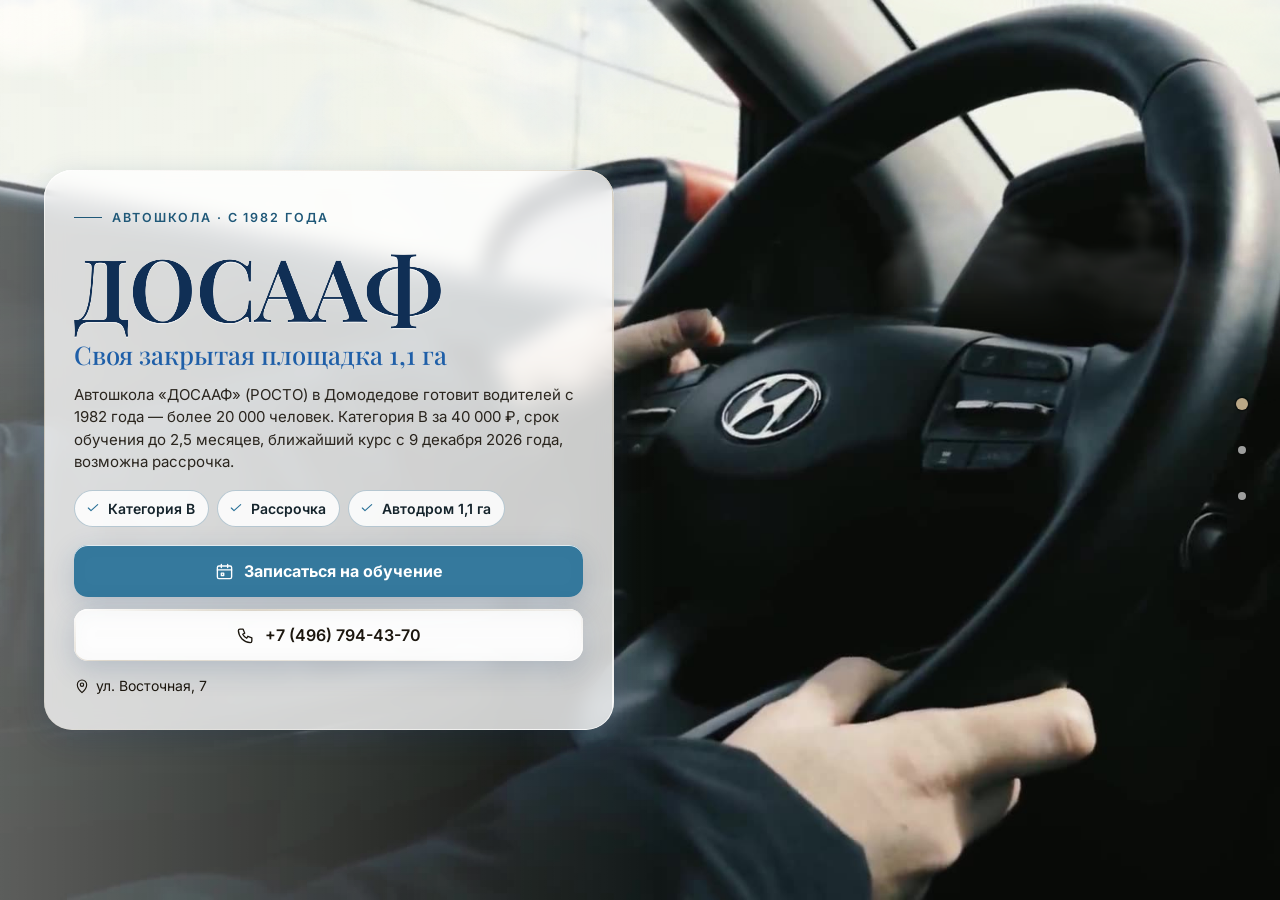
==== index.html @ 110ef84c "Автошкола «ДОСААФ»: этап 1 — главная, цены, контакты" ====
<!DOCTYPE html>
<html lang="ru" data-theme="light">
<head>
<meta charset="utf-8">
<meta name="viewport" content="width=device-width, initial-scale=1, viewport-fit=cover">
<title>Автошкола «ДОСААФ» (РОСТО), Домодедово — категория B 40 000 ₽, с 1982 года</title>
<meta name="description" content="Автошкола «ДОСААФ» (РОСТО) в Домодедове с 1982 года: категория B — 40 000 ₽, срок до 2,5 месяцев, рассрочка, собственный автодром 1,1 га. Курс с 9 декабря 2026. Телефон +7 (496) 794-43-70.">
<meta name="robots" content="noindex, nofollow, noarchive">
<meta name="geo.region" content="RU-SPE">
<meta name="geo.placename" content="Санкт-Петербург">
<meta name="geo.position" content="59.8944504;30.4585142">
<meta name="ICBM" content="59.8944504, 30.4585142">
<meta property="og:type" content="website">
<meta property="og:locale" content="ru_RU">
<meta property="og:site_name" content="Автошкола «ДОСААФ»">
<meta property="og:title" content="Автошкола «ДОСААФ» (РОСТО), Домодедово — категория B 40 000 ₽, с 1982 года">
<meta property="og:description" content="Автошкола «ДОСААФ» (РОСТО) в Домодедове с 1982 года: категория B — 40 000 ₽, срок до 2,5 месяцев, рассрочка, собственный автодром 1,1 га. Курс с 9 декабря 2026. Телефон +7 (496) 794-43-70.">
<meta name="twitter:card" content="summary_large_image">
<meta name="twitter:title" content="Автошкола «ДОСААФ» (РОСТО), Домодедово — категория B 40 000 ₽, с 1982 года">
<meta name="twitter:description" content="Автошкола «ДОСААФ» (РОСТО) в Домодедове с 1982 года: категория B — 40 000 ₽, срок до 2,5 месяцев, рассрочка, собственный автодром 1,1 га. Курс с 9 декабря 2026. Телефон +7 (496) 794-43-70.">
<meta name="theme-color" content="#eef5f9">
<link rel="icon" href="data:image/svg+xml,%3Csvg%20xmlns%3D%22http%3A//www.w3.org/2000/svg%22%20viewBox%3D%220%200%2064%2064%22%3E%3Crect%20width%3D%2264%22%20height%3D%2264%22%20rx%3D%2214%22%20fill%3D%22%231f5fa8%22/%3E%3Ccircle%20cx%3D%2232%22%20cy%3D%2232%22%20r%3D%2217%22%20fill%3D%22none%22%20stroke%3D%22%23fff%22%20stroke-width%3D%225%22/%3E%3Ccircle%20cx%3D%2232%22%20cy%3D%2232%22%20r%3D%225%22%20fill%3D%22%23ffc54d%22/%3E%3C/svg%3E">
<script>document.documentElement.classList.add('js');try{var _i=parseInt(localStorage.getItem('nb_fs2'),10),_f=[1,1.15,1.3,1.5][_i];if(_f)document.documentElement.style.setProperty('--fs',_f)}catch(e){}</script>
<style id="hero-timing">:root{--hero-d:1.2s}</style>
<link rel="preload" as="image" href="img/hero-poster.jpg" fetchpriority="high">
<!-- шрифты лежат внутри сайта: Google Fonts у российской аудитории режется -->
<style>
@font-face{font-family:'Inter';font-style:normal;font-weight:400;font-display:swap;src:url(assets/fonts/inter-400-cyrillic-ext.woff2) format('woff2');unicode-range:U+0460-052F, U+1C80-1C8A, U+20B4, U+2DE0-2DFF, U+A640-A69F, U+FE2E-FE2F}
@font-face{font-family:'Inter';font-style:normal;font-weight:400;font-display:swap;src:url(assets/fonts/inter-400-cyrillic.woff2) format('woff2');unicode-range:U+0301, U+0400-045F, U+0490-0491, U+04B0-04B1, U+2116}
@font-face{font-family:'Inter';font-style:normal;font-weight:400;font-display:swap;src:url(assets/fonts/inter-400-latin-ext.woff2) format('woff2');unicode-range:U+0100-02BA, U+02BD-02C5, U+02C7-02CC, U+02CE-02D7, U+02DD-02FF, U+0304, U+0308, U+0329, U+1D00-1DBF, U+1E00-1E9F, U+1EF2-1EFF, U+2020, U+20A0-20AB, U+20AD-20C0, U+2113, U+2C60-2C7F, U+A720-A7FF}
@font-face{font-family:'Inter';font-style:normal;font-weight:400;font-display:swap;src:url(assets/fonts/inter-400-latin.woff2) format('woff2');unicode-range:U+0000-00FF, U+0131, U+0152-0153, U+02BB-02BC, U+02C6, U+02DA, U+02DC, U+0304, U+0308, U+0329, U+2000-206F, U+20AC, U+2122, U+2191, U+2193, U+2212, U+2215, U+FEFF, U+FFFD}
@font-face{font-family:'Inter';font-style:normal;font-weight:500;font-display:swap;src:url(assets/fonts/inter-500-cyrillic-ext.woff2) format('woff2');unicode-range:U+0460-052F, U+1C80-1C8A, U+20B4, U+2DE0-2DFF, U+A640-A69F, U+FE2E-FE2F}
@font-face{font-family:'Inter';font-style:normal;font-weight:500;font-display:swap;src:url(assets/fonts/inter-500-cyrillic.woff2) format('woff2');unicode-range:U+0301, U+0400-045F, U+0490-0491, U+04B0-04B1, U+2116}
@font-face{font-family:'Inter';font-style:normal;font-weight:500;font-display:swap;src:url(assets/fonts/inter-500-latin-ext.woff2) format('woff2');unicode-range:U+0100-02BA, U+02BD-02C5, U+02C7-02CC, U+02CE-02D7, U+02DD-02FF, U+0304, U+0308, U+0329, U+1D00-1DBF, U+1E00-1E9F, U+1EF2-1EFF, U+2020, U+20A0-20AB, U+20AD-20C0, U+2113, U+2C60-2C7F, U+A720-A7FF}
@font-face{font-family:'Inter';font-style:normal;font-weight:500;font-display:swap;src:url(assets/fonts/inter-500-latin.woff2) format('woff2');unicode-range:U+0000-00FF, U+0131, U+0152-0153, U+02BB-02BC, U+02C6, U+02DA, U+02DC, U+0304, U+0308, U+0329, U+2000-206F, U+20AC, U+2122, U+2191, U+2193, U+2212, U+2215, U+FEFF, U+FFFD}
@font-face{font-family:'Inter';font-style:normal;font-weight:600;font-display:swap;src:url(assets/fonts/inter-600-cyrillic-ext.woff2) format('woff2');unicode-range:U+0460-052F, U+1C80-1C8A, U+20B4, U+2DE0-2DFF, U+A640-A69F, U+FE2E-FE2F}
@font-face{font-family:'Inter';font-style:normal;font-weight:600;font-display:swap;src:url(assets/fonts/inter-600-cyrillic.woff2) format('woff2');unicode-range:U+0301, U+0400-045F, U+0490-0491, U+04B0-04B1, U+2116}
@font-face{font-family:'Inter';font-style:normal;font-weight:600;font-display:swap;src:url(assets/fonts/inter-600-latin-ext.woff2) format('woff2');unicode-range:U+0100-02BA, U+02BD-02C5, U+02C7-02CC, U+02CE-02D7, U+02DD-02FF, U+0304, U+0308, U+0329, U+1D00-1DBF, U+1E00-1E9F, U+1EF2-1EFF, U+2020, U+20A0-20AB, U+20AD-20C0, U+2113, U+2C60-2C7F, U+A720-A7FF}
@font-face{font-family:'Inter';font-style:normal;font-weight:600;font-display:swap;src:url(assets/fonts/inter-600-latin.woff2) format('woff2');unicode-range:U+0000-00FF, U+0131, U+0152-0153, U+02BB-02BC, U+02C6, U+02DA, U+02DC, U+0304, U+0308, U+0329, U+2000-206F, U+20AC, U+2122, U+2191, U+2193, U+2212, U+2215, U+FEFF, U+FFFD}
@font-face{font-family:'Inter';font-style:normal;font-weight:700;font-display:swap;src:url(assets/fonts/inter-700-cyrillic-ext.woff2) format('woff2');unicode-range:U+0460-052F, U+1C80-1C8A, U+20B4, U+2DE0-2DFF, U+A640-A69F, U+FE2E-FE2F}
@font-face{font-family:'Inter';font-style:normal;font-weight:700;font-display:swap;src:url(assets/fonts/inter-700-cyrillic.woff2) format('woff2');unicode-range:U+0301, U+0400-045F, U+0490-0491, U+04B0-04B1, U+2116}
@font-face{font-family:'Inter';font-style:normal;font-weight:700;font-display:swap;src:url(assets/fonts/inter-700-latin-ext.woff2) format('woff2');unicode-range:U+0100-02BA, U+02BD-02C5, U+02C7-02CC, U+02CE-02D7, U+02DD-02FF, U+0304, U+0308, U+0329, U+1D00-1DBF, U+1E00-1E9F, U+1EF2-1EFF, U+2020, U+20A0-20AB, U+20AD-20C0, U+2113, U+2C60-2C7F, U+A720-A7FF}
@font-face{font-family:'Inter';font-style:normal;font-weight:700;font-display:swap;src:url(assets/fonts/inter-700-latin.woff2) format('woff2');unicode-range:U+0000-00FF, U+0131, U+0152-0153, U+02BB-02BC, U+02C6, U+02DA, U+02DC, U+0304, U+0308, U+0329, U+2000-206F, U+20AC, U+2122, U+2191, U+2193, U+2212, U+2215, U+FEFF, U+FFFD}
@font-face{font-family:'Playfair Display';font-style:normal;font-weight:500;font-display:swap;src:url(assets/fonts/playfair-display-500-cyrillic.woff2) format('woff2');unicode-range:U+0301, U+0400-045F, U+0490-0491, U+04B0-04B1, U+2116}
@font-face{font-family:'Playfair Display';font-style:normal;font-weight:500;font-display:swap;src:url(assets/fonts/playfair-display-500-latin-ext.woff2) format('woff2');unicode-range:U+0100-02BA, U+02BD-02C5, U+02C7-02CC, U+02CE-02D7, U+02DD-02FF, U+0304, U+0308, U+0329, U+1D00-1DBF, U+1E00-1E9F, U+1EF2-1EFF, U+2020, U+20A0-20AB, U+20AD-20C0, U+2113, U+2C60-2C7F, U+A720-A7FF}
@font-face{font-family:'Playfair Display';font-style:normal;font-weight:500;font-display:swap;src:url(assets/fonts/playfair-display-500-latin.woff2) format('woff2');unicode-range:U+0000-00FF, U+0131, U+0152-0153, U+02BB-02BC, U+02C6, U+02DA, U+02DC, U+0304, U+0308, U+0329, U+2000-206F, U+20AC, U+2122, U+2191, U+2193, U+2212, U+2215, U+FEFF, U+FFFD}
@font-face{font-family:'Playfair Display';font-style:normal;font-weight:600;font-display:swap;src:url(assets/fonts/playfair-display-600-cyrillic.woff2) format('woff2');unicode-range:U+0301, U+0400-045F, U+0490-0491, U+04B0-04B1, U+2116}
@font-face{font-family:'Playfair Display';font-style:normal;font-weight:600;font-display:swap;src:url(assets/fonts/playfair-display-600-latin-ext.woff2) format('woff2');unicode-range:U+0100-02BA, U+02BD-02C5, U+02C7-02CC, U+02CE-02D7, U+02DD-02FF, U+0304, U+0308, U+0329, U+1D00-1DBF, U+1E00-1E9F, U+1EF2-1EFF, U+2020, U+20A0-20AB, U+20AD-20C0, U+2113, U+2C60-2C7F, U+A720-A7FF}
@font-face{font-family:'Playfair Display';font-style:normal;font-weight:600;font-display:swap;src:url(assets/fonts/playfair-display-600-latin.woff2) format('woff2');unicode-range:U+0000-00FF, U+0131, U+0152-0153, U+02BB-02BC, U+02C6, U+02DA, U+02DC, U+0304, U+0308, U+0329, U+2000-206F, U+20AC, U+2122, U+2191, U+2193, U+2212, U+2215, U+FEFF, U+FFFD}
/* ===== Notary site — generator stylesheet (light warm base, dark theme by toggle) ===== */
:root{
  --p100:#665230; --p90:#97825e; --p80:#bba887; --p70:#c2b9a9; --p50:#dad5ce; --p40:#e0dedb;
  --p30:#eeece9; --p20:#f1f1f0; --p10:#f8f8f8; --n100:#0e0f11; --n90:#3c404b; --n10:#fff;

  --bg:var(--p10); --bg2:var(--p20); --bg3:var(--p30); --card:var(--n10); --text:var(--n100); --muted:var(--n90);
  --line:var(--p50); --line2:var(--p40); --accent:var(--p90); --accent-d:var(--p100); --accent-l:var(--p80); --accent-soft:var(--p30);
  --on-accent:#fff; --shadow:0 1px 10px rgba(51,51,51,.10); --shadow-lg:0 12px 40px rgba(30,24,10,.14);
  --hero-ov1:rgba(14,15,17,.72); --hero-ov2:rgba(14,15,17,.30); --sec-ov:rgba(248,248,248,.72);
  --ok:#2e8b57; --bad:#b4453b;
  /* те же цвета составляющими: rgba() понимают все браузеры, color-mix() — нет */
  --bg-rgb:248,248,248; --card-rgb:255,255,255; --accent-rgb:151,130,94; --ok-rgb:46,139,87;

  --zc:var(--fs); --fs:1; --vwu:calc(1vw / var(--fs)); --vhu:calc(1vh / var(--fs));   /* масштаб текста (А−/А+) и «честные» vw/vh под ним */
  --hdr-h:68px; --bar-h:70px; --vh:calc(100*var(--vhu)); --gap:24px; --radius:14px; --radius-s:10px;
  --font:"Inter",Tahoma,Arial,sans-serif; --serif:"Playfair Display",Georgia,"Times New Roman",serif;
  --ease:cubic-bezier(.65,.05,.36,1); --speed:520ms;
}
html[data-theme="dark"]{
  --bg:#17150f; --bg2:#1d1a13; --bg3:#252117; --card:#221e15; --text:#f1ebdf; --muted:#b9ae98;
  --line:#3a3325; --line2:#2f2a1e; --accent:#c9b17f; --accent-d:#e0cf9f; --accent-l:#8d7b58; --accent-soft:#2a251a;
  --on-accent:#17150f; --shadow:0 1px 12px rgba(0,0,0,.45); --shadow-lg:0 14px 40px rgba(0,0,0,.55);
  --hero-ov1:rgba(10,9,6,.80); --hero-ov2:rgba(10,9,6,.40); --sec-ov:rgba(16,15,12,.76);
  --bg-rgb:23,21,15; --card-rgb:34,30,21; --accent-rgb:201,177,127;
}

*,*::before,*::after{box-sizing:border-box}
/* А−/А+: весь сайт — шапка, плашки, меню, формы, окна — растёт пропорционально, как при увеличении масштаба в браузере */
html{-webkit-text-size-adjust:100%;scroll-behavior:auto;zoom:var(--fs,1)}
html,body{height:100%;margin:0;overflow:hidden;background:var(--bg);color:var(--text);
  font-family:var(--font);font-size:16px;line-height:1.55;-webkit-font-smoothing:antialiased}
body{overscroll-behavior:none;position:relative}
a{color:inherit;text-decoration:none}
img{display:block;max-width:100%}
button{font:inherit;color:inherit;background:none;border:0;padding:0;cursor:pointer}
input,select,textarea{font:inherit;color:inherit}
h1,h2,h3,h4,p{margin:0}
ul{margin:0;padding:0;list-style:none}
svg{display:block}
.ico{width:22px;height:22px;stroke:currentColor;fill:none;stroke-width:1.7;stroke-linecap:round;stroke-linejoin:round;flex:none}
.vh{position:absolute!important;width:1px;height:1px;overflow:hidden;clip:rect(0 0 0 0);white-space:nowrap}

/* ---------- typography helpers ---------- */
.kicker{display:inline-flex;align-items:center;gap:10px;font-size:13px;font-weight:600;letter-spacing:.14em;text-transform:uppercase;color:var(--accent)}
.kicker::before{content:"";width:28px;height:1px;background:var(--accent)}
.h2{font-size:clamp(26px,calc(3.2*var(--vwu,1vw)),40px);font-weight:600;letter-spacing:-.02em;line-height:1.12;margin-top:10px}
.lead{color:var(--muted);font-size:17px;max-width:640px;margin-top:12px}
.sec-head{margin-bottom:28px}
#contacts .sec-head{margin-bottom:18px}

/* ---------- buttons ---------- */
.btn{display:inline-flex;align-items:center;justify-content:center;gap:10px;min-height:48px;padding:0 22px;border-radius:999px;
  font-weight:600;font-size:15px;line-height:1;border:1.5px solid transparent;transition:background .25s,color .25s,border-color .25s,transform .2s,box-shadow .25s;white-space:nowrap}
.btn:active{transform:translateY(1px)}
.btn-primary{background:var(--accent-d);color:var(--on-accent);border-color:var(--accent-d)}
.btn-primary:hover{background:var(--accent);border-color:var(--accent);color:#fff}
html[data-theme="dark"] .btn-primary:hover{color:#17150f}
.btn-ghost{border-color:var(--line);color:var(--text);background:var(--card)}
.btn-ghost:hover{border-color:var(--accent);color:var(--accent-d)}
.btn-light{background:rgba(255,255,255,.14);color:#fff;border-color:rgba(255,255,255,.55);backdrop-filter:blur(6px)}
.btn-light:hover{background:#fff;color:var(--n100)}
.btn-white{background:#fff;color:var(--n100);border-color:#fff}
.btn-white:hover{background:var(--p30);border-color:var(--p30)}
.btn .ico{width:18px;height:18px}
.btn-sm{min-height:44px;padding:0 16px;font-size:14px}

/* ---------- header ---------- */
.hdr{position:fixed;top:0;left:0;right:0;height:var(--hdr-h);z-index:200;display:flex;align-items:center;
  zoom:calc(1 / var(--zc,1)); --vwu:1vw; --vhu:1vh;   /* А−/А+ шапку не трогают: она всегда как при 100 % (страница в zoom, шапка — встречный zoom) */
  background:rgba(var(--bg-rgb),.88);backdrop-filter:blur(12px);-webkit-backdrop-filter:blur(12px);
  border-bottom:1px solid var(--line2);transition:background .3s}
.hdr-in{width:100%;max-width:1280px;margin:0 auto;padding:0 28px;display:flex;align-items:center;gap:24px}
.brand{display:flex;align-items:center;gap:12px;min-width:0;min-height:44px}
.mono-img{object-fit:contain;background:#fff;padding:2px;box-sizing:border-box}
.mono{width:42px;height:42px;border-radius:12px;background:var(--accent-d);color:var(--on-accent);display:grid;place-items:center;
  font-family:var(--serif);font-size:20px;font-weight:600;flex:none;letter-spacing:.02em}
.brand-t{display:flex;flex-direction:column;line-height:1.15;min-width:0}
.brand-n{font-weight:600;font-size:15px;white-space:nowrap;overflow:hidden;text-overflow:ellipsis}
.brand-s{font-size:13px;color:var(--muted);white-space:nowrap;overflow:hidden;text-overflow:ellipsis}
.nav{display:flex;align-items:center;gap:4px;margin-left:auto}
.nav > li{position:relative}
.nav-a{display:inline-flex;align-items:center;gap:6px;min-height:44px;padding:10px 12px;border-radius:8px;font-size:14px;font-weight:500;color:var(--text);opacity:.8;transition:opacity .2s,background .2s}
.nav-a:hover,.nav-a.cur,.nav > li.open > .nav-a{opacity:1;background:var(--bg3)}
.nav-a .chev{width:14px;height:14px;transition:transform .25s}
.nav > li.open > .nav-a .chev{transform:rotate(180deg)}
.hdr-tools{display:flex;align-items:center;gap:6px;margin-left:8px}
.tool{width:44px;height:44px;border-radius:10px;display:grid;place-items:center;color:var(--text);opacity:.8;transition:background .2s,opacity .2s}
.tool:hover{background:var(--bg3);opacity:1}
.tool .ico{width:20px;height:20px}
.tool-lang{width:auto;padding:0 10px;gap:6px;font-size:13px;font-weight:600;letter-spacing:.04em;display:flex;align-items:center}
.lang-wrap{position:relative}
.lang-dd{position:absolute;right:0;top:calc(100% + 8px);background:var(--card);border:1px solid var(--line);border-radius:12px;box-shadow:var(--shadow-lg);
  padding:6px;min-width:190px;display:none;z-index:210}
.lang-wrap.open .lang-dd{display:block}
.lang-dd button,.lang-dd a{display:flex;width:100%;align-items:center;gap:10px;min-height:44px;padding:9px 12px;border-radius:8px;font-size:14px;text-align:left}
.lang-dd button:hover,.lang-dd a:hover{background:var(--bg3)}
.lang-dd button.cur,.lang-dd a.cur{color:var(--accent-d);font-weight:600}
.lang-dd b{font-size:13px;letter-spacing:.08em;width:26px;color:var(--muted)}
.hdr-book{margin-left:4px}
.burger{display:none}
.moon,.sun{display:none}
html[data-theme="dark"] .sun{display:block}
html:not([data-theme="dark"]) .moon{display:block}

/* mega menu */
.mega{position:absolute;left:50%;top:calc(100% + 10px);transform:translateX(-50%);width:min(980px,calc(calc(100*var(--vwu,1vw)) - 40px));
  background:var(--card);border:1px solid var(--line);border-radius:16px;box-shadow:var(--shadow-lg);padding:20px;display:none;z-index:210}
.nav > li.open > .mega{display:block}
.mega-head{display:flex;justify-content:space-between;align-items:baseline;gap:16px;padding:0 6px 14px;border-bottom:1px solid var(--line2);margin-bottom:12px}
.mega-head b{font-size:14px}
.mega-head span{font-size:13px;color:var(--muted)}
.mega-grid{display:grid;grid-template-columns:repeat(2,1fr);gap:4px}
.mega-it{display:flex;gap:12px;align-items:flex-start;padding:10px 12px;border-radius:10px;text-align:left;width:100%;transition:background .2s}
.mega-it:hover{background:var(--bg3)}
.mega-it .cic{width:38px;height:38px;border-radius:10px;background:var(--accent-soft);color:var(--accent-d);display:grid;place-items:center;flex:none}
.mega-it .cic .ico{width:20px;height:20px}
.mega-it b{display:block;font-size:14px;font-weight:600}
.mega-it small{display:block;font-size:13px;color:var(--muted);line-height:1.35;margin-top:2px}
.mega-it em{font-style:normal;font-size:13px;color:var(--accent);margin-top:3px;display:block}

/* mobile menu */
.mmenu{position:fixed;top:calc(var(--hdr-h) / var(--zc,1));left:0;right:0;bottom:var(--bar-h);z-index:190;background:var(--bg);overflow-y:auto;padding:14px 18px 30px;display:none}
.mmenu.open{display:block}
.mmenu a,.mmenu .macc > button{display:flex;align-items:center;justify-content:space-between;width:100%;padding:14px 6px;border-bottom:1px solid var(--line2);font-size:17px;font-weight:500;text-align:left}
.mmenu .macc > button .chev{width:18px;height:18px;transition:transform .25s}
.mmenu .macc.open > button .chev{transform:rotate(180deg)}
.mmenu .macc-list{display:none;padding:4px 0 8px}
.mmenu .macc.open .macc-list{display:block}
.mmenu .macc-list button{display:flex;align-items:center;gap:12px;width:100%;padding:11px 8px;border-radius:10px;text-align:left;font-size:15px}
.mmenu .macc-list button:hover{background:var(--bg3)}
.mmenu .macc-list .cic{width:32px;height:32px;border-radius:8px;background:var(--accent-soft);color:var(--accent-d);display:grid;place-items:center;flex:none}
.mmenu .macc-list .cic .ico{width:17px;height:17px}
.mmenu-foot{display:flex;flex-wrap:wrap;gap:8px;margin-top:18px}
.mmenu-foot .btn{flex:1}

/* ---------- full-page scroller ---------- */
.fp{position:relative;width:100%;height:var(--vh);overflow:hidden}
.fp-track{will-change:transform;transition:transform var(--speed) var(--ease)}
.fp-track.no-anim{transition:none}
.sec{position:relative;height:var(--vh);width:100%;overflow:hidden}
.sec-scroll{height:100%;overflow-y:auto;overflow-x:hidden;display:flex;flex-direction:column;
  padding:calc(var(--hdr-h) / var(--zc,1) + 20px) 28px calc(var(--bar-h) + 96px);-webkit-overflow-scrolling:touch;scrollbar-width:thin;scrollbar-color:var(--line) transparent}
.wrap{margin:auto;width:100%;max-width:1180px}
.sec-alt{background:var(--bg2)}

/* reveal animation */
.rv{opacity:0;transform:translateY(18px);transition:opacity .7s ease,transform .7s ease;transition-delay:calc(var(--i,0) * 90ms)}
.sec.active .rv{opacity:1;transform:none}

/* side dots */
.dots{position:fixed;right:16px;top:50%;transform:translateY(-50%);z-index:150;display:flex;flex-direction:column;gap:2px}
.dots button{position:relative;width:44px;height:44px;display:grid;place-items:center}
.dots button::after{content:"";width:8px;height:8px;border-radius:50%;background:var(--muted);opacity:.45;transition:transform .25s,opacity .25s,background .25s}
.dots button:hover::after{opacity:.9}
.dots button.cur::after{background:var(--accent);opacity:1;transform:scale(1.5)}
.dots button span{position:absolute;right:32px;top:50%;transform:translateY(-50%) translateX(6px);background:var(--n100);color:#fff;font-size:13px;
  padding:5px 10px;border-radius:6px;white-space:nowrap;opacity:0;pointer-events:none;transition:opacity .2s,transform .2s}
.dots button:hover span{opacity:1;transform:translateY(-50%)}
.sec-hero ~ .dots{color:#fff}
body[data-sec="0"] .dots button::after{background:#fff}
body[data-sec="0"] .dots button.cur::after{background:var(--p80)}

.sec:not(.sec-hero) .sec-scroll{position:relative;z-index:1}

.status{display:inline-flex;align-items:center;gap:8px;padding:8px 14px 8px 10px;border-radius:999px;background:rgba(255,255,255,.12);border:1px solid rgba(255,255,255,.28);font-size:13px;backdrop-filter:blur(6px)}
.status i{width:9px;height:9px;border-radius:50%;background:#7bd389;box-shadow:0 0 0 3px rgba(123,211,137,.28)}
.status.closed i{background:#f08a7e;box-shadow:0 0 0 3px rgba(240,138,126,.28)}
.status.soon i{background:#f0c674;box-shadow:0 0 0 3px rgba(240,198,116,.28)}
.status span{opacity:.85}
.addr-link{display:inline-flex;align-items:center;gap:6px;border-bottom:1px solid currentColor;padding:13px 0 14px;margin:-13px 0 -14px;transition:color .2s}
.addr-link:hover{color:var(--accent)}
.addr-link .ico{width:16px;height:16px}

/* ---------- services ---------- */
.svc-grid{display:grid;grid-template-columns:repeat(5,1fr);gap:14px}
.svc{display:flex;flex-direction:column;align-items:flex-start;gap:10px;padding:18px 16px 16px;border-radius:var(--radius);background:var(--card);border:1px solid var(--line2);
  text-align:left;min-height:170px;transition:transform .25s,box-shadow .25s,border-color .25s;position:relative}
.svc:hover{transform:translateY(-3px);box-shadow:var(--shadow-lg);border-color:var(--accent-l)}
.svc .cic{width:44px;height:44px;border-radius:12px;background:var(--accent-soft);color:var(--accent-d);display:grid;place-items:center}
.svc b{font-size:15px;font-weight:600;line-height:1.3}
.svc small{font-size:13px;color:var(--muted);line-height:1.35}
.svc em{font-style:normal;font-size:13px;color:var(--accent);margin-top:auto;padding-top:6px;display:inline-flex;align-items:center;gap:4px}
.svc em .ico{width:12px;height:12px}

/* ---------- about ---------- */
.about{display:grid;grid-template-columns:1.15fr .85fr;gap:48px;align-items:start}
.about-txt p{color:var(--muted);margin-top:14px;font-size:16px}
.about-txt p:first-of-type{color:var(--text)}
.quote{margin-top:22px;padding:16px 20px;border-left:3px solid var(--accent);background:var(--card);border-radius:0 12px 12px 0;font-family:var(--serif);font-size:18px;line-height:1.45;color:var(--text)}
.creds{display:grid;gap:10px}
.cred{display:flex;gap:14px;align-items:center;padding:14px 16px;border-radius:12px;background:var(--card);border:1px solid var(--line2)}
.cred .cic{width:40px;height:40px;border-radius:10px;background:var(--accent-soft);color:var(--accent-d);display:grid;place-items:center;flex:none}
.cred .cic .ico{width:20px;height:20px}
.cred small{display:block;font-size:13px;color:var(--muted);text-transform:uppercase;letter-spacing:.06em}
.cred b{display:block;font-size:15px;font-weight:600;line-height:1.3}
.chips{display:flex;flex-wrap:wrap;gap:8px;margin-top:16px}
.chips li{padding:8px 14px;border-radius:999px;border:1px solid var(--accent-l);color:var(--accent-d);font-size:13.5px;font-weight:500;background:var(--card)}
.strong-lbl{margin-top:22px;font-size:13px;text-transform:uppercase;letter-spacing:.1em;color:var(--muted)}

/* ---------- how ---------- */
.steps{display:grid;grid-template-columns:repeat(5,1fr);gap:16px;position:relative;margin-top:14px}
.steps::before{content:"";position:absolute;left:8%;right:8%;top:30px;height:1px;background:var(--line)}
.step{position:relative;padding:0 8px}
.step-n{width:60px;height:60px;border-radius:50%;background:var(--card);border:1.5px solid var(--accent-l);color:var(--accent-d);display:grid;place-items:center;
  font-family:var(--serif);font-size:24px;font-weight:600;position:relative;z-index:1;transition:background .4s,color .4s}
.sec.active .step-n{animation:pop .6s var(--ease) both;animation-delay:calc(var(--i) * 140ms + 150ms)}
@keyframes pop{0%{transform:scale(.6);opacity:0}60%{transform:scale(1.08);opacity:1}100%{transform:scale(1)}}
.step b{display:block;margin-top:16px;font-size:17px;font-weight:600}
.step p{color:var(--muted);font-size:14.5px;margin-top:6px}

/* ---------- reviews ---------- */
.reviews{display:grid;grid-template-columns:300px 1fr;gap:28px;align-items:start}
.rsum{background:var(--card);border:1px solid var(--line2);border-radius:var(--radius);padding:26px 24px;text-align:center}
.rsum .big{font-family:var(--serif);font-size:64px;line-height:1;font-weight:500;color:var(--accent-d)}
.stars{display:inline-flex;gap:3px;--fill:100%}
.stars svg{width:20px;height:20px}
.stars .st{fill:var(--line);stroke:none}
.stars .st.on{fill:#e7b73b}
.stars .st.half{fill:url(#halfgrad)}
.rsum .stars{margin-top:8px}
.rsum p{color:var(--muted);font-size:13.5px;margin-top:10px;line-height:1.4}
.rsum .btn{margin-top:16px;width:100%}
.rsum .gis{display:block;margin:10px 0 -14px;padding:14px 0;font-size:13px;color:var(--accent-d);text-decoration:underline;text-underline-offset:3px}
.rgrid{display:grid;grid-template-columns:repeat(2,1fr);gap:14px}
.rev{background:var(--card);border:1px solid var(--line2);border-radius:var(--radius);padding:20px;display:flex;flex-direction:column;gap:10px}
.rev .stars svg{width:15px;height:15px}
.rev p{font-size:14.5px;line-height:1.5;flex:1}
.rev p::before{content:"“";font-family:var(--serif);color:var(--accent);font-size:22px;line-height:0;margin-right:4px;vertical-align:-6px}
.rev-meta{display:flex;flex-wrap:wrap;justify-content:space-between;gap:4px 10px;align-items:baseline;font-size:13px;color:var(--muted)}
.rev-meta b{color:var(--text);font-weight:600}
.rev-src{display:inline-flex;align-items:center;gap:5px;white-space:nowrap;margin-left:auto}
.rev-src i{width:6px;height:6px;border-radius:50%;background:var(--accent)}
.rev-sample{color:var(--muted);font-style:italic;opacity:.85}
.rev-real{color:var(--accent-d);font-weight:600}
.rev-real i{background:var(--ok)}
.rev-is-real{border-color:var(--accent-l)}
.demo-note{margin-top:14px;max-width:760px;font-size:13.5px;line-height:1.45;color:var(--muted);background:var(--accent-soft);
  border-left:3px solid var(--accent);border-radius:0 8px 8px 0;padding:8px 12px}
.rnote{margin-top:14px;font-size:13px;color:var(--muted)}

/* ---------- faq ---------- */
.faq{display:grid;grid-template-columns:1fr 1fr;gap:0 32px;align-items:start}
.faq-col{display:flex;flex-direction:column}
.fq{border-bottom:1px solid var(--line)}
.fq > button{display:flex;width:100%;align-items:center;justify-content:space-between;gap:16px;min-height:44px;padding:16px 4px;text-align:left;font-weight:600;font-size:15.5px;line-height:1.35}
.fq > button .pl{width:26px;height:26px;border-radius:50%;border:1px solid var(--line);display:grid;place-items:center;flex:none;color:var(--accent-d);transition:transform .3s,background .3s}
.fq > button .pl .ico{width:14px;height:14px}
.fq.open > button .pl{transform:rotate(45deg);background:var(--accent-soft)}
.fq-a{display:grid;grid-template-rows:0fr;transition:grid-template-rows .35s var(--ease)}
.fq.open .fq-a{grid-template-rows:1fr}
.fq-a > div{overflow:hidden}
.fq-a p{color:var(--muted);font-size:14.5px;padding:0 4px 16px;line-height:1.55}
.fq-a .faq-note{font-size:13px;color:var(--accent-d);padding-bottom:6px}
.fq-a .faq-note:empty{display:none}

/* ---------- contacts ---------- */
.contacts{display:grid;grid-template-columns:1fr 1.05fr 1fr;gap:18px;align-items:stretch}
.contacts .cbox{padding:16px 18px}
.cbox{background:var(--card);border:1px solid var(--line2);border-radius:var(--radius);padding:20px}
.cl{display:grid;gap:12px}
.cl li{display:flex;gap:12px;align-items:flex-start}
.cl .cic{width:36px;height:36px;border-radius:10px;background:var(--accent-soft);color:var(--accent-d);display:grid;place-items:center;flex:none}
.cl .cic .ico{width:18px;height:18px}
.cl small{display:block;font-size:13px;color:var(--muted);text-transform:uppercase;letter-spacing:.06em}
.cl b{display:block;font-weight:500;font-size:15px;line-height:1.4}
.cl a.tel,.cl a.mail{display:block;padding:14px 0;margin:-14px 0}
.cl a.tel:hover,.cl a.mail:hover{color:var(--accent-d)}
.hours-link{display:inline-block;font-size:13px;color:var(--accent-d);text-decoration:underline;text-underline-offset:3px;padding:14px 0;margin:-14px 0}
.cl .msgs{display:flex;gap:8px;margin-top:4px;flex-wrap:wrap}
.cl .msgs a{display:inline-flex;align-items:center;gap:6px;padding:6px 10px;border-radius:8px;border:1px solid var(--line);font-size:13px;min-height:44px}
.cl .msgs a .ico{width:16px;height:16px}
.mapbox{display:flex;flex-direction:column;gap:12px;padding:12px}
.map{flex:1;min-height:280px;border-radius:10px;overflow:hidden;border:1px solid var(--line);background:var(--bg3);position:relative}
.map iframe{width:100%;height:100%;border:0;position:absolute;inset:0}
.map-actions{display:flex;gap:8px;flex-wrap:wrap}
.map-actions .btn{flex:1;min-height:44px;font-size:14px;padding:0 12px}

/* form */
.form h3{font-size:19px;font-weight:600}
.form .fdesc{color:var(--muted);font-size:13.5px;margin-top:6px}
.fg{display:grid;gap:8px;margin-top:12px}
.f2{display:grid;grid-template-columns:1fr 1fr;gap:10px}
.fld{display:flex;flex-direction:column;gap:4px}
.fld label{font-size:13px;color:var(--muted);font-weight:500}
.fld input,.fld select,.fld textarea{width:100%;background:var(--bg);border:1px solid var(--line);border-radius:10px;padding:8px 12px;font-size:14px;transition:border-color .2s,box-shadow .2s;min-height:44px}
.fld textarea{min-height:48px;resize:vertical}
.fld input:focus,.fld select:focus,.fld textarea:focus{outline:0;border-color:var(--accent);box-shadow:0 0 0 3px rgba(var(--accent-rgb),.22)}
.fld.err input,.fld.err select{border-color:var(--bad)}
.ferr{font-size:13px;color:var(--bad);display:none}
.fld.err .ferr{display:block}
.fnote{font-size:13px;color:var(--muted);margin-top:8px;line-height:1.4}
.fok{display:none;margin-top:10px;padding:10px 12px;border-radius:10px;background:rgba(var(--ok-rgb),.12);color:var(--ok);font-size:13.5px}
.fok.show{display:block}

.foot{margin-top:18px;padding-top:12px;padding-left:250px;flex-wrap:nowrap;align-items:flex-start;border-top:1px solid var(--line2);display:flex;justify-content:space-between;gap:16px;flex-wrap:wrap;font-size:13px;color:var(--muted)}
.foot p{max-width:none}
.foot .fl{white-space:nowrap;flex:none}
.foot .fl a{margin-left:14px;padding:14px 0;margin-top:-14px;margin-bottom:-14px;display:inline-block;min-width:44px;text-align:center;text-decoration:underline;text-underline-offset:3px}

/* ---------- bottom bar ---------- */
.bar{position:fixed;inset:auto 0 0;z-index:300;background:var(--card);box-shadow:0 -1px 10px rgba(51,51,51,.1);border-top:1px solid var(--line2);
  padding:6px 0;padding-bottom:calc(6px + env(safe-area-inset-bottom,0px))}
.bar-in{display:flex;justify-content:space-around;align-items:center;max-width:1080px;margin:0 auto}
.bi{display:flex;flex-direction:column;align-items:center;gap:5px;padding:8px 24px;border-radius:10px;font-size:13.5px;line-height:1;color:var(--text);opacity:.65;
  transition:opacity .3s,background .3s,color .3s;flex:1;max-width:190px;min-width:0}
.bi span{white-space:nowrap;max-width:100%;overflow:hidden;text-overflow:ellipsis}
.bi .ico{width:24px;height:24px}
.bi:hover{opacity:1;background:var(--bg3)}
.bi.cur{opacity:1;color:var(--accent-d)}


/* ---------- modals ---------- */
.modal{position:fixed;inset:0;z-index:400;background:rgba(14,15,17,.62);display:none;align-items:center;justify-content:center;padding:20px}
.modal.open{display:flex}
.mbox{background:var(--card);color:var(--text);border-radius:18px;width:100%;max-width:560px;max-height:min(calc(86*var(--vhu,1vh)),860px);overflow:auto;padding:26px 26px 22px;position:relative;box-shadow:var(--shadow-lg);
  animation:mup .3s var(--ease)}
@keyframes mup{from{opacity:0;transform:translateY(16px) scale(.98)}to{opacity:1;transform:none}}
.mbox-lg{max-width:760px}
.mclose{position:absolute;top:12px;right:12px;width:44px;height:44px;border-radius:50%;display:grid;place-items:center;color:var(--muted)}
.mclose:hover{background:var(--bg3);color:var(--text)}
.mbox h3{font-size:22px;font-weight:600;padding-right:36px}
.mbox .msub{color:var(--muted);font-size:14px;margin-top:4px}
.hours-t{width:100%;border-collapse:collapse;margin-top:16px;font-size:15px}
.hours-t td{padding:9px 6px;border-bottom:1px solid var(--line2)}
.hours-t td:last-child{text-align:right;font-weight:500;white-space:nowrap}
.hours-t tr.today td{color:var(--accent-d);font-weight:600}
.hours-t tr.today td:first-child::after{content:" · " attr(data-today);font-weight:400;font-size:13px;color:var(--muted)}
.hours-t tr.off td:last-child{color:var(--muted);font-weight:400}
.mnote{margin-top:14px;padding:12px 14px;border-radius:10px;background:var(--bg2);font-size:13.5px;color:var(--muted)}
.mnote b{display:block;color:var(--text);margin-bottom:3px;font-size:13px}
.mcontacts{display:flex;flex-wrap:wrap;gap:8px;margin-top:14px}
.mcontacts a{display:inline-flex;align-items:center;gap:7px;min-height:44px;padding:9px 13px;border-radius:10px;border:1px solid var(--line);font-size:13.5px}
.mcontacts a .ico{width:16px;height:16px}
.mcontacts a:hover{border-color:var(--accent)}
/* способы записи: позвонить, написать на почту, заказать обратный звонок */
.bk-opts{display:grid;gap:10px;margin-top:14px}
.bk-opt{display:flex;align-items:center;gap:14px;min-height:60px;padding:10px 16px;border-radius:14px;border:1px solid var(--line);background:var(--bg3);color:var(--text);font-size:16px;font-weight:600;text-align:left;text-decoration:none;transition:border-color .2s,background .2s}
.bk-opt:hover{border-color:var(--accent);background:var(--accent-soft)}
.bk-opt .ico{width:24px;height:24px;color:var(--accent-d);flex:none}
.bk-opt small{display:block;font-weight:400;font-size:13px;color:var(--muted);margin-top:1px}
.mbox-book{max-width:440px}
/* оплата значками, подпись у общего телефона */
.pay-pills{display:flex;flex-wrap:wrap;gap:6px;margin-top:5px}
.pay-pill{display:inline-flex;align-items:center;gap:6px;padding:4px 11px 4px 9px;border-radius:999px;border:1px solid var(--line);background:var(--bg3);font-size:13px;font-weight:600;line-height:1.3;white-space:nowrap}
.pay-pill .ico{width:15px;height:15px;color:var(--accent-d)}
.pay-pill.pay-logo{background:#fff;border-color:rgba(0,0,0,.12);padding:3px 11px;min-height:28px}
.pay-pill.pay-logo img{display:block;height:17px;width:auto}
.pay-pill.pay-logo img[src$="sbp.svg"]{height:20px}

.brand-t{display:flex;flex-direction:column;justify-content:center;gap:2px;line-height:1.1;min-width:0}
.brand-s{display:block;font-size:10.5px;font-weight:600;letter-spacing:.16em;text-transform:uppercase;color:var(--muted);white-space:nowrap;overflow:visible;text-overflow:clip}
.brand-n{font-size:16px;font-weight:600;white-space:nowrap;overflow:visible;text-overflow:clip}
.nav-a{white-space:nowrap}
#navServices{position:static}
.mega{max-height:calc(calc(100*var(--vhu,1vh)) - var(--hdr-h) - 24px);overflow-y:auto;top:calc(100% + 6px);width:min(980px,calc(calc(100*var(--vwu,1vw)) - 32px))}
@media screen and (max-width:760px){.mega-grid{grid-template-columns:1fr}}
@media screen and (max-width:479px){.brand-t{display:flex}.brand-s{font-size:9px;letter-spacing:.14em}.brand-n{font-size:12.5px;white-space:normal;line-height:1.12}}
.bk-inline{grid-template-columns:repeat(3,1fr);gap:8px}
.bk-inline .bk-opt{flex-direction:column;justify-content:center;gap:5px;min-height:76px;padding:9px 6px;font-size:13.5px;text-align:center;line-height:1.2}
.bk-inline .bk-opt .ico{width:22px;height:22px}
.bk-inline .bk-opt small{display:none}
/* services modal */
.svc-list{margin-top:16px;display:grid;grid-template-columns:1fr 1fr;gap:6px}
.svc-list button{display:flex;gap:10px;align-items:center;width:100%;min-height:44px;text-align:left;padding:10px 12px;border-radius:10px;font-size:14px;line-height:1.35;border:1px solid var(--line2);background:var(--bg)}
.svc-list button:hover{border-color:var(--accent);background:var(--accent-soft)}
.svc-list button .ico{width:16px;height:16px;color:var(--accent);margin-top:2px}
.mhint{font-size:13px;color:var(--muted);margin-top:12px}
.mhead{display:flex;gap:14px;align-items:center;padding-right:36px}
.mhead .cic{width:48px;height:48px;border-radius:12px;background:var(--accent-soft);color:var(--accent-d);display:grid;place-items:center;flex:none}

/* ---------- responsive ---------- */
@media (max-width:1200px){
  .svc-grid{grid-template-columns:repeat(5,1fr)}
  .svc{min-height:160px;padding:14px}
  .svc small{display:none}
}
@media screen and (max-width:991px){
  :root{--hdr-h:62px}
  .nav,.hdr-book{display:none}
  .burger{display:grid}
  .hdr-in{padding:0 18px;gap:12px}
}
@media (max-width:991px){
  :root{--bar-h:64px}
  .sec-scroll{padding:calc(var(--hdr-h) / var(--zc,1) + 16px) 22px calc(var(--bar-h) + 96px)}
  .dots{right:8px;gap:8px}
  .dots button span{display:none}
  .svc-grid{grid-template-columns:repeat(3,1fr);gap:10px}
  .svc{min-height:0}
  .about{grid-template-columns:1fr;gap:22px}
  .steps{grid-template-columns:repeat(5,1fr);gap:10px}
  .step-n{width:48px;height:48px;font-size:20px}
  .step b{font-size:15px}.step p{font-size:13px}
  .reviews{grid-template-columns:1fr;gap:16px}
  .rsum{display:flex;align-items:center;gap:18px;text-align:left;padding:16px 18px}
  .rsum .big{font-size:44px}.rsum .stars{margin:0}.rsum p{margin:0;flex:1}.rsum .btn{margin:0;width:auto}.rsum .gis{display:none}
  .faq{grid-template-columns:1fr;gap:0}
  .contacts{grid-template-columns:1fr 1fr}
  .foot{padding-left:0}
  .contacts .form{grid-column:1 / -1}
  .map{min-height:240px}
  .bi{padding:10px 12px;font-size:13px}
}
@media (max-width:767px){
  :root{--bar-h:62px}
  .h2{font-size:26px}
  .lead{font-size:15px}
  .sec-head{margin-bottom:18px}
  .sec-scroll{padding-left:16px;padding-right:16px}
  .svc-grid{grid-template-columns:repeat(2,1fr);gap:10px}
  .svc{padding:12px;gap:8px}
  .svc .cic{width:36px;height:36px}
  .svc b{font-size:13.5px}
  .svc em{display:none}
  .steps{grid-template-columns:1fr;gap:12px}
  .steps::before{left:24px;right:auto;top:10px;bottom:10px;height:auto;width:1px}
  .step{display:grid;grid-template-columns:48px 1fr;gap:14px;align-items:start;padding:0}
  .step-n{grid-row:1 / span 2}
  .step b{margin-top:10px;grid-column:2}
  .step p{grid-column:2;margin-top:2px}
  .rgrid{display:flex;overflow-x:auto;gap:12px;scroll-snap-type:x mandatory;padding-bottom:8px;margin:0 -16px;padding-left:16px;padding-right:16px;scrollbar-width:none}
  .rgrid::-webkit-scrollbar{display:none}
  .rev{flex:0 0 82%;scroll-snap-align:start}
  .rsum{flex-wrap:wrap;gap:12px}
  .rsum p{flex-basis:100%}
  .contacts{grid-template-columns:1fr;gap:14px}
  .contacts .form{grid-column:auto}
  .cbox{padding:16px}
  .map{min-height:220px}
  .f2{grid-template-columns:1fr}
  .foot{flex-direction:column;gap:8px;padding-left:0}
  .bi{padding:8px 4px;font-size:13px;gap:4px}
  .bi .ico{width:22px;height:22px}
  .sec-scroll{padding-bottom:calc(var(--bar-h) + 66px)}
  .mmenu{padding-bottom:80px}
  .demo-note{font-size:13px;padding:7px 10px}
  .mbox{padding:22px 18px 18px;border-radius:16px}
  .svc-list{grid-template-columns:1fr}
  .dots{right:6px;gap:0}
  .dots button{width:44px;height:44px}
  .dots button::after{width:6px;height:6px}
}
@media screen and (max-width:479px){
  :root{--hdr-h:58px}
  .mono{width:36px;height:36px;font-size:17px;border-radius:10px}
  .brand-n{font-size:14px}
  /* тапы в шапке доведены до 44px (см. .tool ниже) — на самой узкой ширине
     текстовому названию рядом с логотипом уже не хватает места без обрезки,
     поэтому в шапке оставляем только логотип-ссылку */
  .tool{width:44px;height:44px}
  .tool-lang{padding:0 8px;width:auto}
  .tool-lang .ico{display:none}
}
@media (max-width:479px){
  :root{--bar-h:60px}
  .svc{padding:11px 10px}
  .svc b{font-size:13px}
  .bi{padding:6px 2px;font-size:13px;gap:4px;width:100%;max-width:none;letter-spacing:-.01em}
  .bi .ico{width:20px;height:20px}
  .bar{padding:5px 0}
  .cl b{font-size:14px}
}
@media (max-height:640px) and (min-width:768px){
  .svc{min-height:0}
}
@media (prefers-reduced-motion:reduce){
  .fp-track{transition-duration:0s}
  .rv{transition:none;opacity:1;transform:none}
}


/* пометка «демонстрационный проект» в подвале */
.foot-demo{margin-top:.5em;font-size:13px;line-height:1.45;opacity:.62}
.foot-demo a{padding:14px 0;margin:-14px 0;display:inline-block;min-width:44px;text-decoration:underline}

/* --- материалы конторы (перенесённый контент клиента) --- */
.info-links{display:flex;flex-wrap:wrap;gap:10px;justify-content:center;margin-top:26px}
.info-links .ilink{display:inline-flex;align-items:center;gap:8px;min-height:44px;padding:9px 16px;border-radius:999px;border:1px solid var(--line);background:var(--card);color:var(--text);font:inherit;font-size:14px;cursor:pointer;transition:background .2s,border-color .2s}
.info-links .ilink:hover{border-color:var(--accent-d);background:var(--bg-alt)}
.info-tabs{display:flex;flex-wrap:wrap;gap:8px;margin:14px 0 4px}
.info-tabs button{min-height:44px;padding:7px 13px;border-radius:999px;border:1px solid var(--line);background:transparent;color:var(--text);font:inherit;font-size:13px;cursor:pointer}
.info-tabs button[aria-selected="true"]{background:var(--accent-d);border-color:var(--accent-d);color:#fff}
.info-body{max-height:min(calc(56*var(--vhu,1vh)),520px);overflow:auto;margin-top:10px;padding-right:4px}
.info-note{font-size:13px;opacity:.7;margin:6px 0 10px}
.info-i{border-bottom:1px solid var(--line)}
.info-i > button{width:100%;display:flex;justify-content:space-between;align-items:center;gap:12px;padding:13px 2px;background:none;border:0;color:inherit;font:inherit;font-weight:600;text-align:left;cursor:pointer}
.info-i > button .pl{width:26px;height:26px;border-radius:50%;border:1px solid var(--line);display:grid;place-items:center;flex:none;color:var(--accent-d);transition:transform .3s,background .3s}
.info-i > button .pl .ico{width:14px;height:14px}
.info-i.open > button .pl{transform:rotate(45deg);background:var(--accent-soft)}
.info-i > div{display:none;padding:0 2px 14px;font-size:15px;line-height:1.62}
.info-i.open > div{display:block}
.info-i p{margin:0 0 10px}
.info-i h4{margin:14px 0 6px;font-size:15px}
.info-i ul{margin:0 0 10px;padding-left:20px}
.info-i li{margin:0 0 5px}
.info-i table{width:100%;border-collapse:collapse;margin:0 0 12px;font-size:14px}
.info-i th,.info-i td{border:1px solid var(--line);padding:7px 9px;text-align:left;vertical-align:top}
.info-f{display:inline-flex;align-items:center;gap:7px;margin:0 8px 8px 0;min-height:44px;padding:7px 12px;border:1px solid var(--line);border-radius:8px;font-size:13px;text-decoration:none;color:var(--accent-d)}
.info-src{display:block;font-size:13px;opacity:.55;margin-top:8px}

/* мобильный: экран должен помещаться целиком, без прокрутки внутри секции —
   поэтому убираем самое объёмное (встроенная карта заменяется кнопкой) и поджимаем формы */
@media (max-width:760px){
  .mapbox .map{display:none}
  .mapbox{padding:0;background:none;border:0}
  /* карточка со списком контактов на телефоне не нужна: адрес, телефон, часы —
     в нижней плашке; прячем её целиком, иначе остаётся пустая рамка */
  #contacts .cbox-info{display:none}
  .foot{padding-left:0;font-size:13px;gap:8px}
  .foot .fl{white-space:normal;flex:1 1 auto}
  .foot .fl a{margin:-14px 12px -14px 0;padding:14px 0;display:inline-block}
  .form .fld{margin-bottom:8px}
  .reviews .rev:nth-child(n+4){display:none}
  .creds .cred:nth-child(n+4){display:none}
  /* второстепенное на телефоне убираем: метро и оплата есть в модалке часов,
     язык и удобное время можно написать в комментарии */
  .cl li.li-metro,.cl li.li-payment{display:none}
  .fld-lang,.fld-time{display:none}
  .foot [data-i18n="foot_disclaimer"]{display:none}
  .foot{padding-top:10px;font-size:13px}
  #about .sec-head .lead,#contacts .sec-head .lead,.form .fnote{display:none}
  /* на телефоне адрес, часы и телефоны всегда под рукой в нижней плашке,
     поэтому на экране контактов оставляем форму и кнопки карты */
  #about .quote,#about .about-txt p:nth-of-type(3){display:none}
  .creds .cred:nth-child(n+3){display:none}
}

/* ---------- размер текста и режим для слабовидящих ---------- */
.tool-a span{font-weight:700;font-size:13px;line-height:1;letter-spacing:.01em}
#hcBtn[aria-pressed="true"]{border-color:var(--accent-d);color:var(--accent-d)}

html[data-hc="1"]{
  --bg:#000; --bg2:#000; --bg3:#000; --card:#000; --text:#fff; --muted:#fff;
  --line:#fff; --line2:#fff; --accent:#ffe14d; --accent-d:#ffe14d; --accent-l:#ffe14d;
  --accent-soft:#000; --on-accent:#000; --shadow:none; --shadow-lg:none;
  --hero-ov1:rgba(0,0,0,.9); --hero-ov2:rgba(0,0,0,.85); --sec-ov:rgba(0,0,0,.92);
  --bg-rgb:0,0,0; --card-rgb:0,0,0; --accent-rgb:255,225,77;
}
html[data-hc="1"] body{background:#000;color:#fff}
html[data-hc="1"] .sec-bg,html[data-hc="1"] .hero-bg,html[data-hc="1"] .sec-photo{display:none!important}
html[data-hc="1"] *{text-shadow:none!important;box-shadow:none!important;backdrop-filter:none!important}
html[data-hc="1"] .card,html[data-hc="1"] .tool,html[data-hc="1"] .btn,
html[data-hc="1"] .chip,html[data-hc="1"] .tag{border:2px solid #fff!important;background:#000!important;color:#fff!important}
html[data-hc="1"] .btn-primary{background:#ffe14d!important;color:#000!important;border-color:#ffe14d!important}
html[data-hc="1"] .btn-primary *{color:#000!important}
html[data-hc="1"] .sec-scroll :where(p,li,span,small,b,strong,h1,h2,h3,h4,td,th,div){color:#fff!important;opacity:1!important}
html[data-hc="1"] a:not(.btn):not(.nav-a){text-decoration:underline;color:#ffe14d!important}
html[data-hc="1"] :focus-visible{outline:3px solid #ffe14d;outline-offset:2px}

/* палец должен попадать и по ширине, не только по высоте — правило в самом
   конце файла, чтобы точно не быть перебитым медиа-запросами/темой выше */
.tool,.tool-lang,.brand{min-width:44px}

</style>
<link rel="stylesheet" href="css/etalon.css?v=20261112f">
<link rel="stylesheet" href="css/title-b.css?v=20261112f">
<link rel="stylesheet" href="css/nevo.css?v=20261112f">
<link rel="stylesheet" href="css/school.css?v=1">
<script type="application/ld+json">{"@context": "https://schema.org", "@type": "DrivingSchool", "name": "Автошкола «ДОСААФ»", "telephone": "+7 (496) 794-43-70", "email": "domodedovorosto@yandex.ru", "sameAs": [], "address": {"@type": "PostalAddress", "streetAddress": "ул. Восточная, 7", "addressLocality": "Домодедово", "addressCountry": "RU"}, "geo": {"@type": "GeoCoordinates", "latitude": 55.4329729, "longitude": 37.7730823}, "department": [{"@type": "DrivingSchool", "name": "Автошкола «ДОСААФ» — Учебный центр", "telephone": "+7 (496) 794-43-70", "address": {"@type": "PostalAddress", "streetAddress": "ул. Восточная, 7", "addressLocality": "Домодедово", "addressCountry": "RU"}, "geo": {"@type": "GeoCoordinates", "latitude": 55.4329729, "longitude": 37.7730823}}, {"@type": "DrivingSchool", "name": "Автошкола «ДОСААФ» — Автодром", "telephone": "+7 (496) 794-43-70", "address": {"@type": "PostalAddress", "streetAddress": "Объездной проезд, уч. 1а", "addressLocality": "Домодедово", "addressCountry": "RU"}, "geo": {"@type": "GeoCoordinates", "latitude": 55.4317318, "longitude": 37.7083335}}], "hasOfferCatalog": {"@type": "OfferCatalog", "name": "Обучение вождению", "itemListElement": [{"@type": "Offer", "itemOffered": {"@type": "Course", "name": "B  — механика — Стоимость"}, "price": "40000", "priceCurrency": "RUB"}]}, "legalName": "Автономная некоммерческая организация дополнительного профессионального образования «Учебно-спортивный центр г.Домодедово Московской области»"}</script>
</head>
<body data-sec="0">
<svg xmlns="http://www.w3.org/2000/svg" style="display:none" aria-hidden="true">
<!-- Font Awesome Free 5.13.0 by @fontawesome - https://fontawesome.com License - https://fontawesome.com/license/free (Icons: CC BY 4.0) --><symbol id="fa-wa" viewBox="0 0 448 512"><path fill="currentColor" stroke="none" d="M380.9 97.1C339 55.1 283.2 32 223.9 32c-122.4 0-222 99.6-222 222 0 39.1 10.2 77.3 29.6 111L0 480l117.7-30.9c32.4 17.7 68.9 27 106.1 27h.1c122.3 0 224.1-99.6 224.1-222 0-59.3-25.2-115-67.1-157zm-157 341.6c-33.2 0-65.7-8.9-94-25.7l-6.7-4-69.8 18.3L72 359.2l-4.4-7c-18.5-29.4-28.2-63.3-28.2-98.2 0-101.7 82.8-184.5 184.6-184.5 49.3 0 95.6 19.2 130.4 54.1 34.8 34.9 56.2 81.2 56.1 130.5 0 101.8-84.9 184.6-186.6 184.6zm101.2-138.2c-5.5-2.8-32.8-16.2-37.9-18-5.1-1.9-8.8-2.8-12.5 2.8-3.7 5.6-14.3 18-17.6 21.8-3.2 3.7-6.5 4.2-12 1.4-32.6-16.3-54-29.1-75.5-66-5.7-9.8 5.7-9.1 16.3-30.3 1.8-3.7.9-6.9-.5-9.7-1.4-2.8-12.5-30.1-17.1-41.2-4.5-10.8-9.1-9.3-12.5-9.5-3.2-.2-6.9-.2-10.6-.2-3.7 0-9.7 1.4-14.8 6.9-5.1 5.6-19.4 19-19.4 46.3 0 27.3 19.9 53.7 22.6 57.4 2.8 3.7 39.1 59.7 94.8 83.8 35.2 15.2 49 16.5 66.6 13.9 10.7-1.6 32.8-13.4 37.4-26.4 4.6-13 4.6-24.1 3.2-26.4-1.3-2.5-5-3.9-10.5-6.6z"/></symbol><symbol id="fa-tg" viewBox="0 0 448 512"><path fill="currentColor" stroke="none" d="M446.7 98.6l-67.6 318.8c-5.1 22.5-18.4 28.1-37.3 17.5l-103-75.9-49.7 47.8c-5.5 5.5-10.1 10.1-20.7 10.1l7.4-104.9 190.9-172.5c8.3-7.4-1.8-11.5-12.9-4.1L117.8 284 16.2 252.2c-22.1-6.9-22.5-22.1 4.6-32.7L418.2 66.4c18.4-6.9 34.5 4.1 28.5 32.2z"/></symbol><symbol id="fa-vk" viewBox="0 0 576 512"><path fill="currentColor" stroke="none" d="M545 117.7c3.7-12.5 0-21.7-17.8-21.7h-58.9c-15 0-21.9 7.9-25.6 16.7 0 0-30 73.1-72.4 120.5-13.7 13.7-20 18.1-27.5 18.1-3.7 0-9.4-4.4-9.4-16.9V117.7c0-15-4.2-21.7-16.6-21.7h-92.6c-9.4 0-15 7-15 13.5 0 14.2 21.2 17.5 23.4 57.5v86.8c0 19-3.4 22.5-10.9 22.5-20 0-68.6-73.4-97.4-157.4-5.8-16.3-11.5-22.9-26.6-22.9H38.8c-16.8 0-20.2 7.9-20.2 16.7 0 15.6 20 93.1 93.1 195.5C160.4 378.1 229 416 291.4 416c37.5 0 42.1-8.4 42.1-22.9 0-66.8-3.4-73.1 15.4-73.1 8.7 0 23.7 4.4 58.7 38.1 40 40 46.6 57.9 69 57.9h58.9c16.8 0 25.3-8.4 20.4-25-11.2-34.9-86.9-106.7-90.3-111.5-8.7-11.2-6.2-16.2 0-26.2.1-.1 72-101.3 79.4-135.6z"/></symbol>
<symbol id="ico-max" viewBox="0 0 24 24"><text x="12" y="15.6" text-anchor="middle" font-family="Arial,Helvetica,sans-serif" font-size="9.5" font-weight="700" fill="currentColor" stroke="none">max</text></symbol>
<symbol id="ico-home" viewBox="0 0 24 24"><path d="M3 11l9-8 9 8"/><path d="M5 10v10h14V10"/><path d="M10 20v-6h4v6"/></symbol>
<symbol id="ico-scroll" viewBox="0 0 24 24"><path d="M7 3h8l4 4v14H7z"/><path d="M15 3v4h4"/><path d="M10 12h6M10 16h6"/></symbol>
<symbol id="ico-heart" viewBox="0 0 24 24"><path d="M12 20s-7-4.4-7-10a4 4 0 0 1 7-2.5A4 4 0 0 1 19 10c0 5.6-7 10-7 10z"/></symbol>
<symbol id="ico-key" viewBox="0 0 24 24"><circle cx="8" cy="15" r="4"/><path d="M11 12l9-9M15 8l2 2M18 5l2 2"/></symbol>
<symbol id="ico-briefcase" viewBox="0 0 24 24"><rect x="3" y="7" width="18" height="13" rx="2"/><path d="M9 7V4h6v3M3 12h18"/></symbol>
<symbol id="ico-stamp" viewBox="0 0 24 24"><path d="M9 10V5a3 3 0 0 1 6 0v5"/><rect x="4" y="10" width="16" height="5" rx="1"/><path d="M7 15v4h10v-4"/></symbol>
<symbol id="ico-safe" viewBox="0 0 24 24"><rect x="3" y="4" width="18" height="16" rx="2"/><circle cx="12" cy="12" r="4"/><path d="M12 10v2l1.5 1.5M6 20v2M18 20v2"/></symbol>
<symbol id="ico-mail" viewBox="0 0 24 24"><rect x="3" y="5" width="18" height="14" rx="2"/><path d="M3 7l9 6 9-6"/></symbol>
<symbol id="ico-chip" viewBox="0 0 24 24"><rect x="6" y="6" width="12" height="12" rx="2"/><rect x="9" y="9" width="6" height="6"/><path d="M9 2v4M15 2v4M9 18v4M15 18v4M2 9h4M2 15h4M18 9h4M18 15h4"/></symbol>
<symbol id="ico-plus" viewBox="0 0 24 24"><circle cx="12" cy="12" r="9"/><path d="M12 8v8M8 12h8"/></symbol>
<symbol id="ico-plus-s" viewBox="0 0 24 24"><path d="M12 6v12M6 12h12"/></symbol>
<symbol id="ico-pin" viewBox="0 0 24 24"><path d="M12 22s7-6.2 7-12a7 7 0 0 0-14 0c0 5.8 7 12 7 12z"/><circle cx="12" cy="10" r="2.5"/></symbol>
<symbol id="ico-phone" viewBox="0 0 24 24"><path d="M5 4h4l2 5-2.5 1.5a11 11 0 0 0 5 5L15 13l5 2v4a2 2 0 0 1-2 2A16 16 0 0 1 3 6a2 2 0 0 1 2-2z"/></symbol>
<symbol id="ico-pen" viewBox="0 0 24 24"><path d="M4 20h4l10-10-4-4L4 16z"/><path d="M12.5 7.5l4 4"/></symbol>
<symbol id="ico-calendar" viewBox="0 0 24 24"><rect x="3" y="5" width="18" height="16" rx="2"/><path d="M3 10h18M8 3v4M16 3v4"/><path d="M8 14h3v3H8z"/></symbol>
<symbol id="ico-clock" viewBox="0 0 24 24"><circle cx="12" cy="12" r="9"/><path d="M12 7v5l3 2"/></symbol>
<symbol id="ico-telegram" viewBox="0 0 24 24"><path d="M21 4L3 11.5l6 2 2 6 3-4 5 3.5z"/><path d="M9 13.5l12-9.5"/></symbol>
<symbol id="ico-callback" viewBox="0 0 24 24"><path d="M5 4h4l2 5-2.5 1.5a11 11 0 0 0 5 5L15 13l5 2v4a2 2 0 0 1-2 2A16 16 0 0 1 3 6a2 2 0 0 1 2-2z"/><path d="M14.5 3.5h6v6M20.5 3.5l-6.5 6.5"/></symbol>
<symbol id="ico-metro" viewBox="0 0 24 24"><circle cx="12" cy="12" r="9"/><path d="M8 16V8l4 5 4-5v8"/></symbol>
<symbol id="ico-check" viewBox="0 0 24 24"><path d="M5 12l4 4L19 7"/></symbol>
<symbol id="ico-moon" viewBox="0 0 24 24"><path d="M20 14.5A8 8 0 0 1 9.5 4a8 8 0 1 0 10.5 10.5z"/></symbol>
<symbol id="ico-sun" viewBox="0 0 24 24"><circle cx="12" cy="12" r="4"/><path d="M12 2v2M12 20v2M2 12h2M20 12h2M4.9 4.9l1.4 1.4M17.7 17.7l1.4 1.4M4.9 19.1l1.4-1.4M17.7 6.3l1.4-1.4"/></symbol>
<symbol id="ico-globe" viewBox="0 0 24 24"><circle cx="12" cy="12" r="9"/><path d="M3 12h18M12 3a14 14 0 0 1 0 18M12 3a14 14 0 0 0 0 18"/></symbol>
<symbol id="ico-menu" viewBox="0 0 24 24"><path d="M4 7h16M4 12h16M4 17h16"/></symbol>
<symbol id="ico-x" viewBox="0 0 24 24"><path d="M6 6l12 12M18 6L6 18"/></symbol>
<symbol id="ico-chev" viewBox="0 0 24 24"><path d="M6 9l6 6 6-6"/></symbol>
<symbol id="ico-card" viewBox="0 0 24 24"><rect x="3" y="6" width="18" height="12" rx="2"/><path d="M3 10h18M7 15h4"/></symbol>
<symbol id="ico-cash" viewBox="0 0 24 24"><rect x="2.5" y="6" width="19" height="12" rx="2"/><circle cx="12" cy="12" r="2.6"/><path d="M6 12h.01M18 12h.01"/></symbol>
<symbol id="ico-shield" viewBox="0 0 24 24"><path d="M12 3l8 3v6c0 5-3.5 8-8 9-4.5-1-8-4-8-9V6z"/><path d="M9 12l2 2 4-4"/></symbol>
<symbol id="ico-hash" viewBox="0 0 24 24"><path d="M10 4L8 20M16 4l-2 16M4 9h17M3 15h17"/></symbol>
<symbol id="ico-users" viewBox="0 0 24 24"><circle cx="9" cy="8" r="3.5"/><path d="M2.5 20a6.5 6.5 0 0 1 13 0"/><circle cx="17" cy="9" r="2.5"/><path d="M15.5 14.5a5 5 0 0 1 6 5"/></symbol>
<symbol id="ico-award" viewBox="0 0 24 24"><circle cx="12" cy="9" r="6"/><path d="M8.5 14L7 22l5-3 5 3-1.5-8"/></symbol>
<symbol id="ico-route" viewBox="0 0 24 24"><circle cx="6" cy="18" r="2.5"/><circle cx="18" cy="6" r="2.5"/><path d="M8.5 18H14a3 3 0 0 0 0-6h-4a3 3 0 0 1 0-6h5.5"/></symbol>
<symbol id="ico-arrow" viewBox="0 0 24 24"><path d="M5 12h14M13 6l6 6-6 6"/></symbol>
<symbol id="ico-ext" viewBox="0 0 24 24"><path d="M14 4h6v6M20 4l-9 9"/><path d="M19 14v5a1 1 0 0 1-1 1H5a1 1 0 0 1-1-1V6a1 1 0 0 1 1-1h5"/></symbol>
<symbol id="ico-send" viewBox="0 0 24 24"><path d="M21 3L10 14"/><path d="M21 3l-7 18-4-7-7-4z"/></symbol>
<symbol id="ico-vk" viewBox="0 0 24 24"><rect x="3" y="3" width="18" height="18" rx="4"/><path d="M7 9c.5 4 2.5 6 5 6v-6m0 3c1.5 0 3-1.5 3-3m-3 3c1.5 0 3 1.5 3 3"/></symbol>
<symbol id="ico-copy" viewBox="0 0 24 24"><rect x="9" y="9" width="11" height="11" rx="2"/><path d="M5 15V6a2 2 0 0 1 2-2h9"/></symbol>
<symbol id="ico-eye" viewBox="0 0 24 24"><path d="M2 12s3.8-6.5 10-6.5S22 12 22 12s-3.8 6.5-10 6.5S2 12 2 12Z"/><circle cx="12" cy="12" r="3"/></symbol>
</svg>

<!-- ===== шапка: на первом экране скрыта, закрепляется со второго ===== -->
<header class="hdr" id="hdr">
  <div class="hdr-in">
    <a class="brand" href="#home" data-go="home" aria-label="Автошкола «ДОСААФ»">
      <span class="brand-t"><span class="brand-s">Автошкола</span><span class="brand-n">ДОСААФ</span></span>
    </a>
    <ul class="nav" id="nav"><li><a class="nav-a" href="#home" data-go="home">Главная</a></li><li><a class="nav-a" href="#services" data-go="services">Обучение</a></li><li><a class="nav-a" href="#contacts" data-go="contacts">Контакты</a></li><li><a class="nav-a" href="credits.html">О сайте</a></li></ul>
    <div class="hdr-tools">
      <div class="hdr-a11y" role="group" aria-label="Размер текста, контраст и тема">
        <button class="tool tool-a" id="fsDown" type="button" title="Мельче" aria-label="Мельче"><span>А−</span></button>
        <button class="tool tool-a" id="fsUp" type="button" title="Крупнее" aria-label="Крупнее"><span>А+</span></button>
        <button class="tool" id="hcBtn" type="button" title="Для слабовидящих" aria-label="Для слабовидящих" aria-pressed="false"><svg class="ico"><use href="#ico-eye"/></svg></button>
        <button class="tool" id="themeBtn" type="button" title="Тёмная / светлая тема" aria-label="Тёмная / светлая тема"><svg class="ico moon"><use href="#ico-moon"/></svg><svg class="ico sun"><use href="#ico-sun"/></svg></button>
      </div>
      <a class="btn btn-primary btn-sm hdr-book" href="#book" data-modal="bookModal">Записаться на обучение</a>
      <a class="hdr-tel" href="tel:+74967944370" aria-label="Позвонить +7 (496) 794-43-70"><svg class="ico"><use href="#ico-phone"/></svg><span>+7 (496) 794-43-70</span></a>
      <button class="tool burger" id="burger" type="button" aria-controls="mmenu" aria-expanded="false" aria-label="Меню"><svg class="ico"><use href="#ico-menu"/></svg></button>
    </div>
  </div>
</header>

<nav class="mmenu" id="mmenu" aria-label="Меню">
  <a href="#home" data-go="home"><span>Главная</span></a>
  <a href="#services" data-go="services"><span>Обучение</span></a>
  <a href="#contacts" data-go="contacts"><span>Контакты</span></a>
  <a href="credits.html"><span>О сайте</span></a>
  <div class="mm-set">
    <div class="mm-tools" role="group" aria-label="Размер текста, контраст и тема"><button type="button" data-proxy="#fsDown" aria-label="Мельче"><span>А−</span></button><button type="button" data-proxy="#fsUp" aria-label="Крупнее"><span>А+</span></button><button type="button" data-proxy="#hcBtn" aria-label="Для слабовидящих"><svg class="ico"><use href="#ico-eye"/></svg></button><button type="button" data-proxy="#themeBtn" aria-label="Тёмная / светлая тема"><svg class="ico moon"><use href="#ico-moon"/></svg><svg class="ico sun"><use href="#ico-sun"/></svg></button></div>
  </div>
  <div class="mmenu-foot">
    <a class="btn btn-primary" href="#book" data-modal="bookModal">Записаться на обучение</a>
    <a class="btn btn-ghost" href="tel:+74967944370"><svg class="ico"><use href="#ico-phone"/></svg>+7 (496) 794-43-70</a>
  </div>
</nav>

<main class="fp" id="fp">
  <div class="fp-track" id="track">

<!-- 1. HOME -->
    <section class="sec sec-hero active" id="home" data-title="nav_home">
      <div class="hero-bg" aria-hidden="true">
        <video class="hero-video" id="heroVideo" autoplay muted loop playsinline preload="auto" poster="img/hero-poster.jpg" disablepictureinpicture tabindex="-1"></video>
        <script>(function(){var v=document.getElementById('heroVideo');if(!v)return;var c=navigator.connection;if((window.matchMedia&&matchMedia('(prefers-reduced-motion:reduce)').matches)||(c&&c.saveData)){v.removeAttribute('autoplay');return}v.src=(window.matchMedia&&matchMedia('(max-width:768px)').matches)?'img/hero-video-mobile.mp4':'img/hero-video.mp4'})();</script>
        <canvas class="hero-clouds" id="heroClouds"></canvas>
      </div>
      <div class="sec-scroll"><div class="wrap">
        <div class="hero hero-plq glass glow">
          <span class="kicker rv" style="--i:0">Автошкола · с 1982 года</span>
          <h1 class="hero-h1"><span class="hw" id="heroWord">ДОСААФ</span><span class="hn rv" style="--i:1">Своя закрытая площадка 1,1 га</span></h1>
          <p class="hero-lead rv" style="--i:2">Автошкола «ДОСААФ» (РОСТО) в Домодедове готовит водителей с 1982 года — более 20 000 человек. Категория B за 40 000 ₽, срок обучения до 2,5 месяцев, ближайший курс с 9 декабря 2026 года, возможна рассрочка.</p>
          <ul class="hero-cats rv" style="--i:3" aria-label="Обучение"><li><svg class="ico"><use href="#ico-check"/></svg>Категория B</li><li><svg class="ico"><use href="#ico-check"/></svg>Рассрочка</li><li><svg class="ico"><use href="#ico-check"/></svg>Автодром 1,1 га</li></ul>
          <div class="hero-cta rv" style="--i:4">
            <a class="btn btn-glass btn-book glass glow" href="#book" data-modal="bookModal"><svg class="ico"><use href="#ico-calendar"/></svg><span>Записаться на обучение</span></a>
            <a class="btn btn-glass btn-call glass glow" href="tel:+74967944370"><svg class="ico"><use href="#ico-phone"/></svg><span>+7 (496) 794-43-70</span></a>
          </div>
          <p class="hero-addr rv" style="--i:5"><a class="addr-link" href="#contacts" data-go="contacts"><svg class="ico"><use href="#ico-pin"/></svg>ул. Восточная, 7</a></p>
          
        </div>
      </div></div>
    </section>

<!-- services -->
    <section class="sec nk-sec" id="services" data-title="nav_services">
      <div class="sec-bg" aria-hidden="true"><div class="a4bg vl-road" aria-hidden="true"><svg viewBox="0 0 1600 900" preserveAspectRatio="xMidYMax slice" focusable="false">
<rect class="vlr-band" x="0" y="520" width="1600" height="320"/><path class="vlr-edge" d="M0 524H1600M0 836H1600"/><path class="vlr-dash" d="M0 628H1600M0 732H1600"/><g class="vlr-v" style="--t:11s;--d:-2s"><g transform="translate(0 616)"><rect class="vlr-body" x="0" y="-38" width="150" height="34" rx="12"/><path class="vlr-body" d="M30 -38 L52 -66 H108 L128 -38Z"/><path class="vlr-glass" d="M58 -60 H104 L118 -40 H48Z"/><circle class="vlr-lamp" cx="146" cy="-24" r="5"/><circle class="vlr-wheel" cx="34" cy="-4" r="13"/><circle class="vlr-wheel" cx="118" cy="-4" r="13"/><rect class="vlr-plate" x="53.0" y="-35" width="44" height="26" rx="5"/><text class="vlr-plt" x="75" y="-15">B</text></g></g><g class="vlr-v" style="--t:15s;--d:-7s"><g transform="translate(0 720)"><rect class="vlr-body" x="0" y="-38" width="150" height="34" rx="12"/><path class="vlr-body" d="M30 -38 L52 -66 H108 L128 -38Z"/><path class="vlr-glass" d="M58 -60 H104 L118 -40 H48Z"/><circle class="vlr-lamp" cx="146" cy="-24" r="5"/><circle class="vlr-wheel" cx="34" cy="-4" r="13"/><circle class="vlr-wheel" cx="118" cy="-4" r="13"/><rect class="vlr-plate" x="53.0" y="-35" width="44" height="26" rx="5"/><text class="vlr-plt" x="75" y="-15">B</text></g></g><g class="vlr-v" style="--t:19s;--d:-12s"><g transform="translate(0 824)"><rect class="vlr-body" x="0" y="-38" width="150" height="34" rx="12"/><path class="vlr-body" d="M30 -38 L52 -66 H108 L128 -38Z"/><path class="vlr-glass" d="M58 -60 H104 L118 -40 H48Z"/><circle class="vlr-lamp" cx="146" cy="-24" r="5"/><circle class="vlr-wheel" cx="34" cy="-4" r="13"/><circle class="vlr-wheel" cx="118" cy="-4" r="13"/><rect class="vlr-plate" x="53.0" y="-35" width="44" height="26" rx="5"/><text class="vlr-plt" x="75" y="-15">B</text></g></g></svg></div></div>
      <div class="sec-scroll"><div class="wrap">
        <div class="sec-head glass glow"><span class="kicker rv" style="--i:0">Обучение</span><h2 class="h2 rv" style="--i:1">Категория B — ближайший набор</h2></div>
        <div class="cbox ac-tbl ac-c1 rv"><div class="ac-tr ac-th"><span>Курс</span><span>Стоимость</span></div><div class="ac-tr"><span class="ac-c"><i>B</i> — механика<small>начало курса с 9 декабря 2026 года, срок обучения до 2,5 месяцев</small></span><b>40&nbsp;000&nbsp;₽</b></div></div><div class="cbox ac-extra rv" style="--i:2">Рассрочка: <b>20&nbsp;000&nbsp;₽</b> при заключении договора, остальное — с началом практического вождения</div>
        <ul class="a4-notes rv"><li><svg class="ico"><use href="#ico-calendar"/></svg><span>Начало курса — с 9 декабря 2026 года</span></li><li><svg class="ico"><use href="#ico-route"/></svg><span>Собственный закрытый автодром площадью 1,1 га</span></li><li><svg class="ico"><use href="#ico-shield"/></svg><span>Бессрочный сертификат ГИБДД</span></li><li><svg class="ico"><use href="#ico-users"/></svg><span>13 опытных инструкторов</span></li></ul>
        <div class="a4-cta rv"><a class="btn btn-primary" href="#book" data-modal="bookModal"><svg class="ico"><use href="#ico-calendar"/></svg><span>Записаться на обучение</span></a></div>
      </div></div>
    </section>

    

    

    

    

<!-- contacts -->
    <section class="sec nk-sec" id="contacts" data-title="nav_contacts">
      <div class="sec-bg" aria-hidden="true"><div class="a4bg vl-scheme" aria-hidden="true"><svg viewBox="0 0 1600 900" preserveAspectRatio="xMidYMid slice" focusable="false"><path class="vls-wave" d="M0 820 C 300 790, 700 850, 1000 810 S 1400 780, 1600 820M0 860 C 400 830, 800 890, 1600 850"/><path id="vlr1" class="vls-route" d="M1196 431 Q807 592 404 469"/><circle class="vls-ring" cx="1196" cy="431" r="16" style="animation-delay:-0.00s"/><circle class="vls-pt" cx="1196" cy="431" r="9"/><circle class="vls-ring" cx="404" cy="469" r="16" style="animation-delay:-0.45s"/><circle class="vls-pt" cx="404" cy="469" r="9"/><circle class="vls-hub" cx="1196" cy="431" r="13"/><circle class="vls-dot" r="6"><animateMotion dur="4.9s" begin="-0.7s" repeatCount="indefinite"><mpath href="#vlr1"/></animateMotion></circle></svg></div></div>
      <div class="sec-scroll"><div class="wrap">
        <div class="sec-head glass glow"><span class="kicker rv" style="--i:0">Контакты</span><h2 class="h2 rv" style="--i:1">Как нас найти</h2></div>
        <div class="contacts nk-contacts vl-contacts">
          <div class="cbox vl-offs rv"><ul class="vl-ol vl-flat"><li><span>Учебный центр</span><a class="addr-link" href="https://yandex.ru/maps/?ll=37.7730823,55.4329729&z=16&pt=37.7730823,55.4329729" target="_blank" rel="noopener">ул. Восточная, 7</a><span class="addr-note">часы работы уточняйте по телефону</span></li><li><span>Автодром</span><a class="addr-link" href="https://yandex.ru/maps/?ll=37.7083335,55.4317318&z=16&pt=37.7083335,55.4317318" target="_blank" rel="noopener">Объездной проезд, уч. 1а</a><span class="addr-note">закрытая территория 1,1 га</span></li></ul><p class=vl-more>Теоретические занятия — в учебном центре на ул. Восточной, 7; вождение — на закрытом автодроме на Объездном проезде.</p></div>
          <div class="cbox mapbox rv" style="--i:3">
            <a class="map-static" href="https://yandex.ru/maps/?ll=37.7407,55.4324&z=11&pt=37.7730823,55.4329729,pm2blm1~37.7083335,55.4317318,pm2blm2" target="_blank" rel="noopener" aria-label="Открыть карту в Яндекс Картах"><img src="img/map-static.webp" width="720" height="300" alt="Карта: адреса автошколы" loading="lazy" decoding="async"><span class="map-osm">© OpenStreetMap</span></a><div class="map"><iframe data-src="https://yandex.ru/map-widget/v1/?ll=37.7407,55.4324&z=11&pt=37.7730823,55.4329729,pm2blm1~37.7083335,55.4317318,pm2blm2" title="Карта: Автошкола «ДОСААФ»" allowfullscreen></iframe></div>
            <p class="vl-tel"><svg class="ico"><use href="#ico-phone"/></svg><a class="tel" href="tel:+74967944370">+7 (496) 794-43-70</a><span class="addr-note"><span class="nw">часы работы уточняйте по телефону</span></span><span class="addr-note">Ещё: <a class="tel" href="tel:+74967974635">+7 (496) 797-46-35</a></span></p>
            <p class="a4-mail"><svg class="ico"><use href="#ico-mail"/></svg><a class="mail" href="mailto:domodedovorosto@yandex.ru">domodedovorosto@yandex.ru</a></p>
            <div class="map-actions"><button class="btn btn-ghost" type="button" data-modal="wayModal"><svg class="ico"><use href="#ico-metro"/></svg><span>Как добраться</span></button>
              <a class="btn btn-ghost" href="https://yandex.ru/maps/?ll=37.7407,55.4324&z=11&pt=37.7730823,55.4329729,pm2blm1~37.7083335,55.4317318,pm2blm2" target="_blank" rel="noopener"><svg class="ico"><use href="#ico-ext"/></svg><span>На Яндекс.Картах</span></a></div>
          </div>
        </div>
      </div></div>
    </section>

    

    



  </div>
</main>

<!-- side dots -->
<nav class="dots" id="dots" aria-label="Разделы"></nav>

<!-- ===== bottom bar ===== -->
<nav class="bar" aria-label="Быстрые действия">
  <div class="bar-in">
    <a class="bi" href="https://yandex.ru/maps/?rtext=~55.4329729,37.7730823&rtt=auto" target="_blank" rel="noopener"><svg class="ico"><use href="#ico-route"/></svg><span>Маршрут</span></a>
    <a class="bi" href="tel:+74967944370"><svg class="ico"><use href="#ico-phone"/></svg><span>Позвонить</span></a>
    <a class="bi" href="#mail" data-modal="mailModal"><svg class="ico"><use href="#ico-pen"/></svg><span>Написать</span></a>
    <a class="bi" href="#book" data-modal="bookModal"><svg class="ico"><use href="#ico-calendar"/></svg><span>Записаться</span></a>
    <a class="bi" href="#hours" data-modal="hoursModal"><svg class="ico"><use href="#ico-clock"/></svg><span>Часы</span></a>
    <a class="bi" href="mailto:domodedovorosto@yandex.ru"><svg class="ico"><use href="#ico-mail"/></svg><span>Почта</span></a>
  </div>
</nav>

<!-- ===== modals ===== -->
<div class="modal" id="bookModal" role="dialog" aria-modal="true" aria-labelledby="bookTitle">
  <div class="mbox mbox-book flipc flipc-swap">
    <button class="mclose" type="button" title="Закрыть" aria-label="Закрыть"><svg class="ico"><use href="#ico-x"/></svg></button>
   <div class="flip-front">
    <h3 id="bookTitle">Как удобнее записаться на обучение?</h3>
    <div class="bk-opts">
      <button class="bk-opt" type="button" data-flip="tel"><svg class="ico"><use href="#ico-phone"/></svg><span><span>Позвонить</span><small>+7 (496) 794-43-70</small></span></button>
      <button class="bk-opt" type="button" data-flip="mail"><svg class="ico"><use href="#ico-mail"/></svg><span><span>Написать на почту</span><small>domodedovorosto@yandex.ru</small></span></button>
      <button class="bk-opt" type="button" data-flip="cb"><svg class="ico"><use href="#ico-callback"/></svg><span><span>Заказать обратный звонок</span></span></button>
    </div>
   </div>
   <div class="flip-back" data-cb-back="md" aria-hidden="true"></div>
  </div>
</div>













<div class="modal" id="wayModal" role="dialog" aria-modal="true" aria-labelledby="wayModalT">
  <div class="mbox mbox-rev">
    <button class="mclose" type="button" title="Закрыть" aria-label="Закрыть"><svg class="ico"><use href="#ico-x"/></svg></button>
    <h3 id="wayModalT">Как добраться</h3>
    <div class="nk-mbody"><ul class="nk-list"><li>Учебный центр — ул. Восточная, 7</li><li>Автодром — Объездной проезд, уч. 1а</li></ul><p class="nk-note">Учебный центр — в центре Домодедова, ул. Восточная, 7; автодром — Объездной проезд, уч. 1а. Телефон +7 (496) 794-43-70.</p></div>
  </div>
</div>
<div class="modal" id="mailModal" role="dialog" aria-modal="true" aria-labelledby="mailTitle">
  <div class="mbox mbox-mail">
    <button class="mclose" type="button" title="Закрыть" aria-label="Закрыть"><svg class="ico"><use href="#ico-x"/></svg></button>
    <div id="mailBox"></div>
  </div>
</div>
<div class="modal" id="hoursModal" role="dialog" aria-modal="true" aria-labelledby="hoursTitle">
  <div class="mbox">
    <button class="mclose" type="button" title="Закрыть" aria-label="Закрыть"><svg class="ico"><use href="#ico-x"/></svg></button>
    <h3 id="hoursTitle">Часы работы</h3>
    <p class="msub">Телефон автошколы +7 (496) 794-43-70: часы работы уточняйте по телефону.</p>
    <table class="hours-t"><tbody id="hoursBody"></tbody></table>
        <div class="mnote"><b>Вне часов приёма</b><span>Оставьте заявку через форму на сайте или напишите на почту — ответим в ближайший рабочий день.</span></div>
    <div class="mcontacts">
      <a href="tel:+74967944370"><svg class="ico"><use href="#ico-phone"/></svg>+7 (496) 794-43-70</a>
      <a href="mailto:domodedovorosto@yandex.ru"><svg class="ico"><use href="#ico-mail"/></svg>domodedovorosto@yandex.ru</a>

      <a href="#book" data-modal="bookModal" class="mclose-go"><svg class="ico"><use href="#ico-calendar"/></svg><span>Записаться</span></a>
    </div>
  </div>
</div>


<script>window.SITE = {"slug": "dosaaf-dmd", "lang": "ru", "langs": ["ru"], "base": "", "name": "Автошкола «ДОСААФ»", "name_ru": "Автошкола «ДОСААФ»", "short_name": "ДОСААФ", "url": "", "form_to": "domodedovorosto@yandex.ru", "hours": null, "phones": ["+7 (496) 794-43-70"], "email": "domodedovorosto@yandex.ru", "lat": 55.4329729, "lon": 37.7730823, "i18n": {"ru": {"_name": "Русский", "_flag": "RU", "nav_home": "Главная", "nav_services": "Обучение и цены", "nav_about": "Об автошколе", "nav_how": "Поступление", "nav_reviews": "Отзывы", "nav_faq": "Вопросы", "nav_contacts": "Контакты", "nav_book": "Записаться", "theme_toggle": "Тёмная / светлая тема", "lang_label": "Язык", "btn_book": "Записаться на обучение", "btn_services": "Все услуги", "status_open": "Открыто сейчас", "status_closed": "Сейчас закрыто", "status_until": "до {t}", "status_opens": "откроется {d} в {t}", "status_today": "сегодня", "status_tomorrow": "завтра", "badge_reviews": "Отзывы на Яндекс.Картах", "badge_hint": "Открыть отзывы на Яндекс.Картах", "contacts_kicker": "Контакты", "contacts_title": "Как нас найти", "lbl_address": "Адрес", "lbl_metro": "Метро", "lbl_phone": "Телефоны", "lbl_email": "Почта", "lbl_hours": "Часы приёма", "lbl_payment": "Оплата", "btn_route": "Проложить маршрут", "btn_map": "Открыть на Яндекс.Картах", "hours_mf": "Пн–Пт", "hours_sat": "Сб", "hours_sun": "Вс", "form_title": "Записаться на приём", "form_desc": "Заполните форму — откроется ваш почтовый клиент с готовым письмом. Или позвоните +7 (496) 794-43-70.", "f_name": "Ваше имя", "f_phone": "Телефон", "f_lang": "Язык обращения", "f_service": "Направление", "f_service_ph": "Выберите направление", "f_time": "Удобное время", "f_time_ph": "Например: вторник после 15:00", "f_comment": "Комментарий", "f_comment_ph": "Кратко опишите задачу", "f_submit": "Отправить заявку", "f_note": "Нажимая кнопку, вы открываете письмо в своём почтовом приложении — проверьте и отправьте его.", "f_err_name": "Укажите имя", "f_err_phone": "Укажите телефон в формате +7 …", "f_err_service": "Выберите услугу", "f_sent": "Письмо сформировано и открыто в почтовой программе. Если оно не открылось (например, на телефоне нет почты) — скопируйте адрес и напишите нам вручную или позвоните +7 (496) 794-43-70.", "mail_subject": "Запись на обучение — автошкола «ДОСААФ»", "mail_intro": "Заявка на обучение с сайта автошколы «ДОСААФ»", "bar_route": "Маршрут", "bar_call": "Позвонить", "bar_write": "Написать", "bar_book": "Записаться", "bar_hours": "Часы", "bar_tg": "Telegram", "bar_mail": "Почта", "hm_title": "Часы работы", "hm_today": "сегодня", "hm_closed": "выходной", "hm_outside": "Вне часов работы", "hm_outside_text": "Оставьте заявку на сайте или напишите на почту — ответим, когда откроемся.", "day_mon": "Понедельник", "day_tue": "Вторник", "day_wed": "Среда", "day_thu": "Четверг", "day_fri": "Пятница", "day_sat": "Суббота", "day_sun": "Воскресенье", "modal_close": "Закрыть", "metro_prefix": "м. ", "aria_menu": "Меню", "aria_sections": "Разделы", "aria_quick": "Быстрые действия", "lang_switch": "Языки сайта", "mail_lbl_notary": "Автошкола", "mail_lbl_name": "Имя", "mail_lbl_phone": "Телефон", "mail_lbl_lang": "Язык", "mail_lbl_service": "Категория", "mail_lbl_time": "Удобное время", "mail_lbl_comment": "Комментарий", "mail_lbl_site": "Сайт", "lbl_messengers": "Мы на связи", "status_docs_last": "приём документов до {t}", "status_docs_over": "приём документов на сегодня закончен", "a11y_bigger": "Крупнее", "a11y_smaller": "Мельче", "a11y_contrast": "Для слабовидящих", "book_pick_title": "Как удобнее записаться?", "book_mail": "Написать на почту", "hours_line": "Пн 10:00–17:00; Вт 11:00–18:00; Ср — нет приёма; Чт 10:00–17:00; Пт 10:00–17:00; Сб, Вс — выходной", "hm_noappt": "нет приёма", "pay_cash": "Наличные", "pay_card": "Банковские карты", "cb_btn": "Заказать обратный звонок", "cb_title": "Заказать обратный звонок", "cb_sub": "Оставьте номер — откроется письмо в автошколу с просьбой перезвонить.", "cb_back": "Назад", "f_email": "Почта", "f_optional": "необязательно", "f_err_email": "Проверьте адрес почты", "cb_service": "Какое обучение нужно", "cb_service_ph": "Выберите направление", "cb_service_other": "Пока не знаю", "cb_time": "Удобное время для звонка", "cb_time_ph": "Например: завтра после 15:00", "cb_submit": "Заказать звонок", "cb_note": "Нажимая кнопку, вы открываете письмо в своём почтовом приложении — проверьте и отправьте его.", "cb_sent": "Письмо сформировано и открыто в почтовой программе. Если оно не открылось (например, на телефоне нет почты) — скопируйте адрес и напишите нам вручную или позвоните +7 (496) 794-43-70.", "mail_cb_subject": "Просьба перезвонить — автошкола «ДОСААФ»", "mail_cb_intro": "Прошу перезвонить мне", "mail_cb_about": "по вопросу", "mail_cb_time": "Удобное время для звонка", "mail_lbl_email": "Почта", "mail_modal_title": "Написать на почту", "mail_modal_sub": "Заполните форму — откроется ваша почтовая программа с готовым письмом в автошколу.", "mail_addr_lbl": "Адрес для писем", "mail_copy": "Скопировать адрес", "mail_copied": "Адрес скопирован", "tel_title": "Позвонить", "tel_sub": "Звоните в часы приёма — ответим на вопросы и запишем на приём.", "phone_common": "учебная часть", "cat_B": "Категория B", "cat_IND": "Индивидуальное обучение", "cat_KID": "Детская автошкола", "cat_KAP": "Контраварийная подготовка", "cat_ADP": "Адаптация к своему автомобилю", "nav_docs": "Документы", "nav_team": "Преподаватели", "nav_admit": "Документы для поступления", "nav_more": "Отзывы и документы"}}, "svc": {}, "cats": [{"id": "B", "icon": "plus", "items": []}, {"id": "IND", "icon": "plus", "items": []}, {"id": "KID", "icon": "plus", "items": []}, {"id": "KAP", "icon": "plus", "items": []}, {"id": "ADP", "icon": "plus", "items": []}]};</script>
<script>
/* Notary site engine: full-page scroller, i18n, theme, menus, modals, hours status, form. No dependencies. */
(function () {
  'use strict';
  var S = window.SITE || {};
  var I18N = S.i18n || {};
  var LANGS = Object.keys(I18N);
  var $ = function (sel, root) { return (root || document).querySelector(sel); };
  var $$ = function (sel, root) { return Array.prototype.slice.call((root || document).querySelectorAll(sel)); };
  var html = document.documentElement, body = document.body;
  var lang = 'ru', dict = {};

  /* ---------- helpers ---------- */
  function fmt(str, vars) {
    return String(str).replace(/\{(\w+)\}/g, function (m, k) { return (vars && k in vars) ? vars[k] : (S.vars && k in S.vars ? S.vars[k] : m); });
  }
  function t(key, vars) { var v = dict[key]; if (v === undefined) v = (I18N.ru || {})[key]; if (v === undefined) return key; return fmt(v, vars); }
  function store(k, v) { try { if (v === undefined) return localStorage.getItem(k); localStorage.setItem(k, v); } catch (e) { return null; } }

  /* ---------- i18n ---------- */
  /* Every language is a separate static page (ru at the root, others in /<lang>/); the page already contains its
     dictionary (+ Russian as fallback), so applyLang only (re)fills the dynamic bits — hours table, status, dots. */
  function applyLang(code) {
    if (!I18N[code]) code = 'ru';
    lang = code; dict = I18N[code];
    html.setAttribute('lang', code === 'kg' ? 'ky' : code);
    $$('[data-i18n]').forEach(function (el) {
      var k = el.getAttribute('data-i18n'); var v = t(k);
      if (el.hasAttribute('data-i18n-html')) el.innerHTML = v; else el.textContent = v;
    });
    $$('[data-i18n-ph]').forEach(function (el) { el.setAttribute('placeholder', t(el.getAttribute('data-i18n-ph'))); });
    $$('[data-i18n-title]').forEach(function (el) { el.setAttribute('title', t(el.getAttribute('data-i18n-title'))); el.setAttribute('aria-label', t(el.getAttribute('data-i18n-title'))); });
    $$('.lang-dd [data-lang]').forEach(function (b) { b.classList.toggle('cur', b.getAttribute('data-lang') === code); });
    var cur = $('#langCur'); if (cur) cur.textContent = (dict._flag || code.toUpperCase());
    store('nb_lang', code);
    updateStatus(); buildDots(); buildHours();
    scheduleFit();
    if ($('#infoModal') && (infoData || S.content)) renderInfo();
  }
  function langHref(code) { return (S.base || '') + (code === 'ru' ? '' : code + '/'); }
  function initLang() {
    var page = S.lang || 'ru';
    // legacy links ?lang=xx / #lang=xx → the real language page (hash with the section is kept)
    var want = ((location.search + location.hash).match(/lang=(\w+)/) || [])[1];
    if (want && want !== page && (S.langs || []).indexOf(want) >= 0) {
      var sec = (location.hash.match(/#([a-z]+)/) || [])[1];
      location.replace(langHref(want) + (sec && sec !== 'lang' ? '#' + sec : ''));
      return;
    }
    applyLang(page);
  }

  /* ---------- theme ---------- */
  function initTheme() {
    var saved = store('nb_theme_etalon');   /* свой ключ: на github.io другие демо пишут сюда nb_theme */
    if (saved === 'light' || saved === 'dark') html.setAttribute('data-theme', saved);
    var b = $('#themeBtn'); if (b) b.addEventListener('click', function () {
      var next = html.getAttribute('data-theme') === 'dark' ? 'light' : 'dark';
      html.setAttribute('data-theme', next); store('nb_theme_etalon', next);
    });
  }

  /* ---------- размер текста и режим для слабовидящих ----------
     А−/А+ меняют масштаб всей страницы (CSS zoom на <html>): шапка, плашки, меню, формы, окна и подписи растут
     вместе. Чтобы раскладка перестраивалась так же, как при увеличении масштаба в браузере (колонки сворачиваются,
     меню шапки уходит в бургер, плашки занимают свободное место), пороги всех @media (max/min-width|height)
     пересчитываются под масштаб: «ширина окна» для вёрстки — это ширина окна ÷ масштаб. */
  var FS = [1, 1.15, 1.3, 1.5], fsNow = 1, mqList = null;
  function mqCollect() {
    mqList = [];
    function walk(rules) {
      for (var k = 0; k < rules.length; k++) {
        var r = rules[k];
        if (r.media && r.cssRules && !/^screen\b/.test(r.media.mediaText) && /(?:max|min)-(?:width|height)\s*:\s*[\d.]+px/.test(r.media.mediaText)) mqList.push({ r: r, t: r.media.mediaText });
        if (r.cssRules) walk(r.cssRules);
      }
    }
    Array.prototype.forEach.call(document.styleSheets, function (sh) { var rules; try { rules = sh.cssRules; } catch (e) { return; } if (rules) walk(rules); });
  }
  function mqScale(f) {
    if (!mqList) { if (f === 1) return; mqCollect(); }
    mqList.forEach(function (o) {
      var txt = f === 1 ? o.t : o.t.replace(/((?:max|min)-(?:width|height)\s*:\s*)([\d.]+)px/g, function (m, a, n) { return a + Math.round(n * f) + 'px'; });
      if (o.r.media.mediaText !== txt) o.r.media.mediaText = txt;
    });
  }
  function initA11y() {
    var i = parseInt(store('nb_fs2'), 10); if (isNaN(i) || i < 0 || i >= FS.length) i = 0;
    function apply() {
      fsNow = FS[i];
      html.style.setProperty('--fs', fsNow); html.setAttribute('data-fs', String(i)); store('nb_fs2', String(i));
      mqScale(fsNow);
      var d = $('#fsDown'), u = $('#fsUp');
      if (d) d.disabled = (i === 0); if (u) u.disabled = (i === FS.length - 1);
      window.dispatchEvent(new Event('resize'));                // высоты разделов пересчитать
    }
    apply();
    var u = $('#fsUp'), d = $('#fsDown');
    if (u) u.addEventListener('click', function () { if (i < FS.length - 1) { i++; apply(); } });
    if (d) d.addEventListener('click', function () { if (i > 0) { i--; apply(); } });
    if (store('nb_hc') === '1') html.setAttribute('data-hc', '1');
    var h = $('#hcBtn');
    if (h) {
      h.setAttribute('aria-pressed', html.getAttribute('data-hc') === '1' ? 'true' : 'false');
      h.addEventListener('click', function () {
        var on = html.getAttribute('data-hc') !== '1';
        if (on) html.setAttribute('data-hc', '1'); else html.removeAttribute('data-hc');
        h.setAttribute('aria-pressed', on ? 'true' : 'false'); store('nb_hc', on ? '1' : '0');
      });
    }
  }
  initA11y();

  /* ---------- full page scroller ---------- */
  var track = $('#track'), secs = track ? $$('.sec', track) : [];
  var idx = 0, vh = window.innerHeight / fsNow, lastFlip = 0, lastFlipP = -1e9, lastInner = -1e9;
  /* видимая высота: меньшее из окна и «малого» экрана (100svh — с показанными панелями браузера, адресной строкой и полоской жестов);
     на Android во встроенном браузере Telegram и в Chrome окно бывает выше видимой части — тогда низ экрана уходил под край */
  function visH() {
    var h = window.innerHeight, c = document.documentElement.clientHeight;
    if (c && c < h) h = c;
    try { var pr = document.createElement('div'); pr.style.cssText = 'position:fixed;top:0;left:0;width:0;height:100svh;visibility:hidden;pointer-events:none';
      document.body.appendChild(pr); var sv = pr.offsetHeight; pr.remove(); if (sv > 0 && sv < h) h = sv; } catch (e) { }
    /* встроенные браузеры (Telegram) иногда отдают окно выше видимой части — сверяемся с visualViewport,
       но не во время набора текста (клавиатура) и не при увеличении щипком */
    var vv = window.visualViewport, a = document.activeElement;
    if (vv && vv.scale <= 1.01 && !(a && /^(INPUT|TEXTAREA|SELECT)$/.test(a.tagName))) { var vvh = Math.floor(vv.height); if (vvh > 240 && vvh < h) h = vvh; }
    return h;
  }
  function setVh() {
    var vr = visH(); vh = vr / fsNow; html.style.setProperty('--vh', vh + 'px');   /* в «масштабных» пикселях страницы */
    html.style.setProperty('--vhr', vr + 'px');   /* та же высота в настоящих пикселях — для первого экрана (у него встречный zoom) */
    if (!track) return;
    track.classList.add('no-anim'); track.style.transform = 'translateY(' + (-idx * vh) + 'px)';
    void track.offsetHeight; track.classList.remove('no-anim');
  }
  function goTo(i, noAnim) {
    if (!track) return;
    i = Math.max(0, Math.min(secs.length - 1, i));
    var changed = i !== idx; idx = i;
    if (noAnim) track.classList.add('no-anim');
    track.style.transform = 'translateY(' + (-idx * vh) + 'px)';
    if (noAnim) { void track.offsetHeight; track.classList.remove('no-anim'); }
    body.setAttribute('data-sec', idx);
    secs.forEach(function (s, k) { s.classList.toggle('active', k === idx); });
    if (window.nkAnimSync) window.nkAnimSync();
    var id = secs[idx].id;
    $$('.dots button').forEach(function (d, k) { d.classList.toggle('cur', k === idx); });
    $$('[data-go]').forEach(function (a) { a.classList.toggle('cur', a.getAttribute('data-go') === id); });
    if (changed) { lastFlip = Date.now(); lastFlipP = performance.now(); try { history.replaceState(null, '', '#' + id); } catch (e) { } }
    closeMenus();
  }
  function goId(id) { var k = secs.findIndex(function (s) { return s.id === id; }); if (k >= 0) goTo(k); }
  function canScroll(el, dir) {
    if (!el) return false;
    if (dir > 0) return el.scrollTop + el.clientHeight < el.scrollHeight - 2;
    return el.scrollTop > 2;
  }
  function locked() { return body.classList.contains('modal-open') || body.classList.contains('menu-open'); }

  /* Колесо и тачпад. Один жест = один переход. Жест — это поток событий wheel без пауз дольше WHEEL_QUIET мс.
     Пока идёт анимация перехода и пока поток не затих, новые события только продлевают блокировку: инерция
     тачпада (десятки мелких событий подряд, иногда секунду и дольше) не листает дальше. Отдельный новый жест
     распознаётся по паузе или по явному «разгону» дельты поверх затухающего хвоста. */
  var WHEEL_QUIET = 180, WHEEL_THRESH = 36, wheelAcc = 0, wheelAt = -1e9, wheelHold = false, wheelTail = [];
  function wheelDelta(e) {
    var d = e.deltaY;
    if (e.deltaMode === 1) d *= 33; else if (e.deltaMode === 2) d *= vh;   // строки (Firefox) и страницы → пиксели
    return d;
  }
  function onWheel(e) {
    if (locked()) return;
    var sc = e.target.closest ? e.target.closest('.sec-scroll') : null;
    var d = wheelDelta(e);
    /* время берём у самого события: если страница на миг зависла, накопившиеся события не примут за новый жест */
    var ts = (e.timeStamp && e.timeStamp < 1e11) ? e.timeStamp : performance.now();
    if (Math.abs(e.deltaX) > Math.abs(e.deltaY)) return;                // horizontal (review carousel)
    if (sc && canScroll(sc, d)) { lastInner = ts; return; }              // native inner scroll
    e.preventDefault();
    var gap = ts - wheelAt; wheelAt = ts;
    var ad = Math.abs(d);
    if (gap > WHEEL_QUIET || gap < 0) { wheelHold = false; wheelAcc = 0; wheelTail = []; }   // тишина: новый жест
    wheelTail.push(ad); if (wheelTail.length > 6) wheelTail.shift();
    if (ts - lastFlipP < 620) { wheelHold = true; wheelAcc = 0; return; }          // идёт анимация перехода
    if (ts - lastInner < 350) { wheelAcc = 0; return; }                            // только что доехали до края внутри
    if (wheelHold) {
      /* тот же поток после перехода: пропускаем, пока не появится явный новый толчок */
      var before = wheelTail.slice(0, -1), base = before.length ? Math.max.apply(null, before) : 0;
      if (ad >= 60 && ad > base * 2.5) { wheelHold = false; wheelAcc = 0; } else return;
    }
    if (ad < 2) return;
    wheelAcc += d;
    if (Math.abs(wheelAcc) < WHEEL_THRESH) return;
    var dir = wheelAcc > 0 ? 1 : -1;
    wheelAcc = 0; wheelHold = true;
    goTo(idx + dir);
  }

  /* Касание. Короткий свайп (≥ 40 px или быстрый жест от 24 px) переключает экран сразу. Если внутри экрана своя
     прокрутка — сначала она: свайп, который целиком ушёл на докрутку, экран не листает; свайп, у которого после
     упора осталась «лишняя» длина, листает сразу, без второго свайпа. Пока палец ведёт — экран не двигается. */
  var tY = 0, tX = 0, tT = 0, tOn = false, tSc = null, tScroll0 = 0, tNative = false;
  function evTime(e) { return (e.timeStamp && e.timeStamp < 1e11) ? e.timeStamp : performance.now(); }
  function onTouchStart(e) {
    if (e.touches.length !== 1) { tOn = false; return; }
    var p = e.touches[0]; tY = p.clientY; tX = p.clientX; tT = evTime(e); tOn = true; tNative = false;
    tSc = e.target.closest ? e.target.closest('.sec-scroll') : null;
    tScroll0 = tSc ? tSc.scrollTop : 0;
  }
  function onTouchMove(e) {
    if (locked() || !tOn) return;
    var p = e.touches[0]; var dy = tY - p.clientY, dx = tX - p.clientX;
    if (Math.abs(dx) > Math.abs(dy)) return;                             // horizontal gesture – let it be
    if (tSc && canScroll(tSc, dy)) { tNative = true; return; }           // свой скролл внутри экрана ещё есть
    if (e.cancelable) e.preventDefault();                                 // иначе страница стоит на месте
  }
  function onTouchEnd(e) {
    if (locked() || !tOn) return;
    var p = e.changedTouches[0]; var dy = tY - p.clientY, dx = tX - p.clientX, dt = Math.max(1, evTime(e) - tT);
    tOn = false;
    if (Math.abs(dx) > Math.abs(dy)) return;
    var dir = dy > 0 ? 1 : -1;
    var used = tSc ? Math.abs(tSc.scrollTop - tScroll0) : 0;             // сколько пальцу «съела» внутренняя прокрутка
    var rest = Math.abs(dy) - used;                                       // длина свайпа сверх неё
    if (tSc && canScroll(tSc, dir)) return;                               // внутри ещё есть что докручивать — листать рано
    var fast = Math.abs(dy) / dt > 0.45;
    if (!(rest >= 40 || (fast && rest >= 24))) return;
    if (Date.now() - lastFlip < 450) return;
    goTo(idx + dir);
  }
  function onKey(e) {
    if (locked()) { if (e.key === 'Escape') { closeModals(); closeMenus(); } return; }
    var tag = (e.target.tagName || '').toLowerCase();
    if (tag === 'input' || tag === 'textarea' || tag === 'select') return;
    var sc = $('.sec-scroll', secs[idx]);
    var k = e.key;
    if (k === 'ArrowDown' || k === 'PageDown' || k === ' ') {
      e.preventDefault();
      if (canScroll(sc, 1)) { sc.scrollBy({ top: k === 'ArrowDown' ? 90 : sc.clientHeight * .8, behavior: 'smooth' }); } else goTo(idx + 1);
    } else if (k === 'ArrowUp' || k === 'PageUp') {
      e.preventDefault();
      if (canScroll(sc, -1)) { sc.scrollBy({ top: -(k === 'ArrowUp' ? 90 : sc.clientHeight * .8), behavior: 'smooth' }); } else goTo(idx - 1);
    } else if (k === 'Home') { e.preventDefault(); goTo(0); }
    else if (k === 'End') { e.preventDefault(); goTo(secs.length - 1); }
    else if (k === 'Escape') { closeMenus(); }
  }
  function buildDots() {
    var box = $('#dots'); if (!box) return;
    box.innerHTML = '';
    secs.forEach(function (s, k) {
      var b = document.createElement('button'); b.type = 'button';
      var name = t(s.getAttribute('data-title') || ('nav_' + s.id));
      b.setAttribute('aria-label', name); b.innerHTML = '<span></span>'; b.firstChild.textContent = name;
      if (k === idx) b.classList.add('cur');
      b.addEventListener('click', function () { goTo(k); });
      box.appendChild(b);
    });
  }
  function initScroller() {
    if (!track) return;
    setVh();
    window.addEventListener('resize', setVh);
    window.addEventListener('orientationchange', function () { setTimeout(setVh, 200); });
    if (window.visualViewport) visualViewport.addEventListener('resize', function () { setVh(); if (typeof scheduleFit === 'function') scheduleFit(); });
    [400, 1200, 2500].forEach(function (t) { setTimeout(function () { setVh(); if (typeof scheduleFit === 'function') scheduleFit(); }, t); });   /* панели встроенного браузера встают на место не сразу */
    window.addEventListener('wheel', onWheel, { passive: false });
    window.addEventListener('touchstart', onTouchStart, { passive: true });
    window.addEventListener('touchmove', onTouchMove, { passive: false });
    window.addEventListener('touchend', onTouchEnd, { passive: true });
    window.addEventListener('keydown', onKey);
    document.addEventListener('click', function (e) {
      var a = e.target.closest ? e.target.closest('[data-go]') : null;
      if (!a) return;
      e.preventDefault(); closeModals(); goId(a.getAttribute('data-go'));
      var f = a.getAttribute('data-focus'); if (f) setTimeout(function () { var el = $(f); if (el) el.focus({ preventScroll: true }); }, 600);
    });
    var h = location.hash.replace('#', '').replace(/lang=\w+/, '').replace(/[&?]/g, '');
    var start = h ? secs.findIndex(function (s) { return s.id === h; }) : 0;
    goTo(start > 0 ? start : 0, true);
    // prevent the page itself from scrolling on focus jumps
    window.addEventListener('scroll', function () { if (window.scrollY) window.scrollTo(0, 0); });
  }

  /* ---------- menus ---------- */
  function closeMenus() {
    $$('.nav > li.open').forEach(function (li) { li.classList.remove('open'); });
    var lw = $('.lang-wrap'); if (lw) lw.classList.remove('open');
    var mm = $('#mmenu'); if (mm && mm.classList.contains('open')) { mm.classList.remove('open'); body.classList.remove('menu-open'); }
    var bg = $('#burger'); if (bg) bg.setAttribute('aria-expanded', 'false');
  }
  function initMenus() {
    var svcLi = $('#navServices');
    if (svcLi) {
      var btn = $('.nav-a', svcLi);
      btn.addEventListener('click', function (e) { e.preventDefault(); e.stopPropagation(); var o = svcLi.classList.contains('open'); closeMenus(); if (!o) svcLi.classList.add('open'); });
      var hoverT;
      svcLi.addEventListener('mouseenter', function () { if (window.innerWidth > 991) { clearTimeout(hoverT); svcLi.classList.add('open'); } });
      svcLi.addEventListener('mouseleave', function () { if (window.innerWidth > 991) hoverT = setTimeout(function () { svcLi.classList.remove('open'); }, 180); });
    }
    var lw = $('.lang-wrap');
    if (lw) {
      $('#langBtn').addEventListener('click', function (e) { e.stopPropagation(); var o = lw.classList.contains('open'); $$('.nav > li.open').forEach(function (li) { li.classList.remove('open'); }); lw.classList.toggle('open', !o); });
      // language items are links to the static language pages; keep the current section in the hash
      $$('.lang-dd [data-lang]').forEach(function (b) { b.addEventListener('click', function (e) {
        var code = b.getAttribute('data-lang'); lw.classList.remove('open');
        if (code === lang) { e.preventDefault(); return; }
        var sec = secs[idx] ? secs[idx].id : '';
        if (b.tagName === 'A') { if (sec && sec !== 'home') b.setAttribute('href', langHref(code) + '#' + sec); return; }
        applyLang(code);
      }); });
    }
    var bg = $('#burger'), mm = $('#mmenu');
    if (bg && mm) bg.addEventListener('click', function (e) {
      e.stopPropagation();
      var o = mm.classList.contains('open');
      closeMenus();
      if (!o) { mm.classList.add('open'); body.classList.add('menu-open'); bg.setAttribute('aria-expanded', 'true'); }
    });
    $$('.macc > button').forEach(function (b) { b.addEventListener('click', function () { b.parentNode.classList.toggle('open'); }); });
    document.addEventListener('click', function (e) {
      if (e.target.closest && (e.target.closest('.nav > li.open') || e.target.closest('.lang-wrap') || e.target.closest('#mmenu') || e.target.closest('#burger'))) return;
      $$('.nav > li.open').forEach(function (li) { li.classList.remove('open'); });
      if (lw) lw.classList.remove('open');
    });
    $$('[data-cat]').forEach(function (b) { b.addEventListener('click', function (e) { e.preventDefault(); openCat(b.getAttribute('data-cat')); }); });
  }

  /* ---------- modals ---------- */
  function openModal(id) { var m = $('#' + id); if (!m) return; closeMenus(); $$('.modal.open').forEach(function (o) { if (o !== m) o.classList.remove('open'); }); m.classList.add('open'); body.classList.add('modal-open'); var c = $('.mclose', m); if (c) c.focus({ preventScroll: true }); }
  function closeModals() { $$('.modal.open').forEach(function (m) { m.classList.remove('open'); }); body.classList.remove('modal-open'); resetFlips(); }
  function initModals() {
    $$('[data-modal]').forEach(function (b) { b.addEventListener('click', function (e) { e.preventDefault(); openModal(b.getAttribute('data-modal')); }); });
    $$('.modal').forEach(function (m) {
      m.addEventListener('click', function (e) { if (e.target === m) closeModals(); });
      $$('.mclose', m).forEach(function (c) { c.addEventListener('click', closeModals); });
    });
    document.addEventListener('keydown', function (e) { if (e.key === 'Escape') closeModals(); });
  }

  /* ---------- services category modal ---------- */
  var cats = S.cats || [];
  function catById(id) { for (var i = 0; i < cats.length; i++) if (cats[i].id === id) return cats[i]; return null; }
  function openCat(id) {
    var c = catById(id); if (!c) return;
    var m = $('#svcModal'); if (!m) return;
    $('#svcTitle', m).textContent = t('cat_' + c.id);
    $('#svcDesc', m).textContent = t('cat_' + c.id + '_d');
    var ic = $('#svcIcon', m); var tpl = $('#ico-' + c.icon); ic.innerHTML = tpl ? tpl.innerHTML : '';
    var list = $('#svcList', m); list.innerHTML = '';
    var tr = (S.svc && S.svc[c.id]) || [];          // translated names for the page language; missing → Russian original
    c.items.forEach(function (ru, i) {
      var name = (lang !== 'ru' && tr[i]) ? tr[i] : ru;
      var b = document.createElement('button'); b.type = 'button';
      var chk = $('#ico-check'); b.innerHTML = (chk ? chk.innerHTML : '') + '<span></span>'; b.lastChild.textContent = name;
      // the request e-mail is read by a Russian-speaking office: translated name + Russian original
      b.addEventListener('click', function () { pickService(c.id, name === ru ? ru : name + ' (' + ru + ')'); });
      list.appendChild(b);
    });
    var bk = $('#svcBook', m); bk.onclick = function () { var sel = $('#fService'); if (sel) sel.value = c.id; closeModals(); openModal('bookModal'); };
    openModal('svcModal');
  }
  function pickService(catId, item) {
    closeModals();
    var sel = $('#fService'); if (sel) sel.value = catId;
    var cm = $('#fComment'); if (cm && item) cm.value = item;
    goId('contacts');
    setTimeout(function () { var n = $('#fName'); if (n) n.focus({ preventScroll: true }); }, 600);
  }

  /* ---------- hours / status ---------- */
  var DAYS = ['sun', 'mon', 'tue', 'wed', 'thu', 'fri', 'sat'];
  function mskNow() { var d = new Date(); return new Date(d.getTime() + (d.getTimezoneOffset() + 180) * 60000); }
  function parseRange(s) { var m = String(s || '').match(/(\d{1,2}):(\d{2})\s*[–—-]\s*(\d{1,2}):(\d{2})/); if (!m) return null; return { o: +m[1] * 60 + +m[2], c: +m[3] * 60 + +m[4], os: m[1].padStart(2, '0') + ':' + m[2], cs: m[3].padStart(2, '0') + ':' + m[4] }; }
  function dayRange(dow) { var h = S.hours || {}; return parseRange(h[DAYS[dow]]); }
  /* Приём документов заканчивается раньше закрытия конторы (hours.doc).
     Отсюда три состояния «светофора»: зелёный — работаем и принимаем документы,
     жёлтый — открыто, но приём документов кончается/закончился, красный — закрыто.
     Всё считается по реальному расписанию, ничего не выдумывается. */
  function docMins(dow) {
    var h = S.hours || {}, doc = h.doc; if (!doc) return null;
    var v = dow === 0 ? doc.sun : dow === 6 ? doc.sat : doc.mon_fri;
    var m = String(v || '').match(/(\d{1,2}):(\d{2})/); if (!m) return null;
    return { m: +m[1] * 60 + +m[2], s: m[1].padStart(2, '0') + ':' + m[2] };
  }
  function updateStatus() {
    var el = $('#status'); if (!el) return; if (!S.hours_known) { el.classList.remove('closed', 'soon'); $('span', el).textContent = 'Часы работы уточняйте по телефону'; return; }
    var now = mskNow(), dow = now.getDay(), mins = now.getHours() * 60 + now.getMinutes();
    var r = dayRange(dow), open = r && mins >= r.o && mins < r.c;
    var soon = false;
    var txt;
    if (open) {
      var dm = docMins(dow);
      if (dm && mins >= dm.m) { soon = true; txt = t('status_open') + ' · ' + t('status_docs_over'); }
      else if (dm && mins >= dm.m - 30) { soon = true; txt = t('status_open') + ' · ' + t('status_docs_last', { t: dm.s }); }
      else txt = t('status_open') + ' · ' + t('status_until', { t: r.cs });
    }
    else {
      var when = null, d = dow, add = 0;
      if (r && mins < r.o) when = { d: t('status_today'), t: r.os };
      else for (var i = 1; i <= 7 && !when; i++) { var rr = dayRange((dow + i) % 7); if (rr) when = { d: i === 1 ? t('status_tomorrow') : t('day_' + DAYS[(dow + i) % 7]).toLowerCase(), t: rr.os }; }
      txt = t('status_closed') + (when ? ' · ' + t('status_opens', when) : '');
    }
    el.classList.toggle('closed', !open);
    el.classList.toggle('soon', !!soon);
    $('span', el).textContent = txt;
  }
  function buildHours() {
    var tb = $('#hoursBody'); if (!tb) return; if (!S.hours_known) { tb.innerHTML = '<tr><td colspan="2">Часы работы уточняйте по телефону</td></tr>'; return; }
    var h = S.hours || {}, dow = mskNow().getDay(); tb.innerHTML = '';
    for (var i = 1; i <= 7; i++) {
      var d = i % 7, key = DAYS[d], val = h[key];
      var r = parseRange(val), tr = document.createElement('tr');
      if (d === dow) { tr.className = 'today'; }
      if (!r) tr.classList.add('off');
      var td1 = document.createElement('td'); td1.textContent = t('day_' + key); td1.setAttribute('data-today', t('hm_today'));
      var td2 = document.createElement('td'); td2.textContent = r ? (r.os + ' – ' + r.cs) : t((h.noappt || []).indexOf(key) >= 0 ? 'hm_noappt' : 'hm_closed');
      tr.appendChild(td1); tr.appendChild(td2); tb.appendChild(tr);
    }
  }

  /* ---------- stars ---------- */
  var starN = 0;
  function starsHtml(rating) {
    var out = '', r = Math.max(0, Math.min(5, parseFloat(String(rating).replace(',', '.')) || 0));
    var path = 'M12 2.5l2.9 6.1 6.6.8-4.9 4.6 1.3 6.6L12 17.4l-5.9 3.2 1.3-6.6L2.5 9.4l6.6-.8z';
    for (var i = 0; i < 5; i++) {
      var p = Math.max(0, Math.min(1, r - i)), id = 'sc' + (starN++);
      out += '<svg viewBox="0 0 24 24" aria-hidden="true"><path class="st" d="' + path + '"/>';
      if (p > 0) out += '<clipPath id="' + id + '"><rect x="0" y="0" width="' + (24 * p).toFixed(1) + '" height="24"/></clipPath><path class="st on" clip-path="url(#' + id + ')" d="' + path + '"/>';
      out += '</svg>';
    }
    return out;
  }
  function initStars() { $$('[data-stars]').forEach(function (el) { el.innerHTML = starsHtml(el.getAttribute('data-stars')); }); }

  /* ---------- FAQ ---------- */
  function initFaq() {
    $$('.fq > button').forEach(function (b) {
      b.addEventListener('click', function () {
        var it = b.parentNode, open = it.classList.contains('open');
        it.classList.toggle('open', !open); b.setAttribute('aria-expanded', String(!open));
      });
    });
    var first = $('.fq');
    if (first && window.innerWidth / fsNow > 760) { first.classList.add('open'); $('button', first).setAttribute('aria-expanded', 'true'); }
  }

  /* ---------- form ---------- */
  function initForm() {
    var f = $('#bookForm'); if (!f) return;
    function setErr(id, on) { var fl = $('#' + id).closest('.fld'); fl.classList.toggle('err', !!on); }
    f.addEventListener('submit', function (e) {
      e.preventDefault();
      var name = $('#fName').value.trim(), phone = $('#fPhone').value.trim(), svc = $('#fService'), ok = true;
      var digits = phone.replace(/\D/g, '');
      setErr('fName', name.length < 2); if (name.length < 2) ok = false;
      setErr('fPhone', digits.length < 10); if (digits.length < 10) ok = false;
      setErr('fService', !svc.value); if (!svc.value) ok = false;
      if (!ok) return;
      var svcName = svc.options[svc.selectedIndex].textContent;
      var notaryName = S.name_ru && S.name_ru !== S.name ? S.name + ' / ' + S.name_ru : (S.name || '');
      var lines = [t('mail_intro'), '',
        t('mail_lbl_notary') + ': ' + notaryName,
        t('mail_lbl_name') + ': ' + name,
        t('mail_lbl_phone') + ': ' + phone,
        t('mail_lbl_lang') + ': ' + $('#fLang').value,
        t('mail_lbl_service') + ': ' + svcName,
        t('mail_lbl_time') + ': ' + ($('#fTime').value.trim() || '—'),
        t('mail_lbl_comment') + ': ' + ($('#fComment').value.trim() || '—'), '',
        t('mail_lbl_site') + ': ' + (S.url || location.href)];
      var href = 'mailto:' + (S.form_to || '') + '?subject=' + encodeURIComponent(t('mail_subject')) + '&body=' + encodeURIComponent(lines.join('\n'));
      window.location.href = href;
      showSent($('#fOk'), 'f_sent');
    });
    $$('input,select,textarea', f).forEach(function (el) { el.addEventListener('input', function () { el.closest('.fld').classList.remove('err'); }); });
  }


  /* ---------- обратный звонок: плашка переворачивается (3D flip) в форму; без серверов — письмо через mailto ---------- */
  function flipCard(card, toBack, done, mid) {
    var front = $('.flip-front', card), back = $('.flip-back', card);
    function swap() {
      if (mid) mid();   /* в момент, когда плашка стоит ребром: смена вида и высоты не видна */
      card.classList.toggle('show-back', toBack);
      if (front) front.setAttribute('aria-hidden', toBack ? 'true' : 'false');
      if (back) back.setAttribute('aria-hidden', toBack ? 'false' : 'true');
    }
    var reduced = window.matchMedia && matchMedia('(prefers-reduced-motion:reduce)').matches;
    if (reduced || !card.animate || card._flipping) { if (!card._flipping) { swap(); if (done) done(); } return; }
    card._flipping = true;
    var P = 'perspective(1500px) ';
    var out = card.animate([{ transform: P + 'rotateY(0deg) scale(1)' }, { transform: P + 'rotateY(90deg) scale(.94)' }],
      { duration: 360, easing: 'cubic-bezier(.55,0,.9,.55)', fill: 'forwards' });
    out.onfinish = function () {
      swap();
      var inn = card.animate([{ transform: P + 'rotateY(-90deg) scale(.94)' }, { transform: P + 'rotateY(0deg) scale(1)' }],
        { duration: 620, easing: 'cubic-bezier(.2,.9,.3,1.18)' });
      out.cancel();
      inn.onfinish = function () { card._flipping = false; if (done) done(); };
    };
  }
  function resetFlips() { $$('.flipc.show-back').forEach(function (c) { c.classList.remove('show-back'); showView(c, null); var f = $('.flip-front', c), b = $('.flip-back', c); if (f) f.setAttribute('aria-hidden', 'false'); if (b) b.setAttribute('aria-hidden', 'true'); }); }
  function cbHTML(p) {
    var opts = '<option value="" selected disabled>' + esch(t('cb_service_ph')) + '</option>' +
      (S.cats || []).map(function (c) { var n = t('cat_' + c.id); return '<option value="' + esch(n) + '">' + esch(n) + '</option>'; }).join('') +
      '<option value="' + esch(t('cb_service_other')) + '">' + esch(t('cb_service_other')) + '</option>';
    function fld(id, label, input, err, opt) {
      return '<div class="fld"><label for="' + id + '">' + esch(label) + (opt ? ' <span class="opt">(' + esch(t('f_optional')) + ')</span>' : '') + '</label>' + input + (err ? '<span class="ferr">' + esch(err) + '</span>' : '') + '</div>';
    }
    return '<h3>' + esch(t('cb_title')) + '</h3><p class="fdesc">' + esch(t('cb_sub')) + '</p>' +
      '<form class="fg cb-form" novalidate>' +
      '<div class="f2">' +
        fld('cb' + p + 'Name', t('f_name'), '<input id="cb' + p + 'Name" name="name" type="text" autocomplete="name" required>', t('f_err_name')) +
        fld('cb' + p + 'Phone', t('f_phone'), '<input id="cb' + p + 'Phone" name="phone" type="tel" inputmode="tel" autocomplete="tel" placeholder="+7 " required>', t('f_err_phone')) +
      '</div><div class="f2">' +
        fld('cb' + p + 'Email', t('f_email'), '<input id="cb' + p + 'Email" name="email" type="email" inputmode="email" autocomplete="email" placeholder="name@example.ru">', t('f_err_email'), true) +
        fld('cb' + p + 'Service', t('cb_service'), '<select id="cb' + p + 'Service" name="service" required>' + opts + '</select>', t('f_err_service')) +
      '</div>' +
      fld('cb' + p + 'Time', t('cb_time'), '<input id="cb' + p + 'Time" name="time" type="text" placeholder="' + esch(t('cb_time_ph')) + '">', '', true) +
      '<div class="cb-actions"><button class="btn btn-ghost cb-back-btn" type="button"><svg class="ico" style="transform:rotate(180deg)"><use href="#ico-arrow"/></svg><span>' + esch(t('cb_back')) + '</span></button>' +
      '<button class="btn btn-primary" type="submit"><svg class="ico"><use href="#ico-send"/></svg><span>' + esch(t('cb_submit')) + '</span></button></div>' +
      '<p class="fnote">' + esch(t('cb_note')) + '</p>' +
      (dict.pd_note || (I18N.ru || {}).pd_note ? '<p class="pd-note">' + esch(t('pd_note')) + ' <a href="' + esch((S.base || '') + 'politika.html') + '" target="_blank" rel="noopener">' + esch(t('pd_link')) + '</a></p>' : '') + '<p class="fok"></p></form>';
  }
  /* Обратная сторона плашки «Записаться на приём» — три вида: обратный звонок (cb), письмо (mail), телефон (tel).
     Показывается один, остальные скрыты; «Назад» переворачивает плашку обратно. Тот же 3D-переворот. */
  function telHTML() {
    var h = S.hours || {}, dow = mskNow().getDay(), rows = S.hours_known ? '' : '<tr><td colspan="2">Часы работы уточняйте по телефону</td></tr>';
    for (var i = 1; i <= 7 && S.hours_known; i++) {
      var d = i % 7, key = DAYS[d], r = parseRange(h[key]);
      rows += '<tr class="' + (d === dow ? 'today ' : '') + (r ? '' : 'off') + '"><td data-today="' + esch(t('hm_today')) + '">' + esch(t('day_' + key)) + '</td><td>' +
        esch(r ? (r.os + ' – ' + r.cs) : t((h.noappt || []).indexOf(key) >= 0 ? 'hm_noappt' : 'hm_closed')) + '</td></tr>';
    }
    var num = (S.phones || [])[0] || '', href = 'tel:' + num.replace(/[^\d+]/g, '');
    return '<h3>' + esch(t('tel_title')) + '</h3><p class="fdesc">' + esch(t('tel_sub')) + '</p>' +
      '<a class="tel-num" href="' + esch(href) + '">' + esch(num) + '</a>' +
      (S.phone2 ? '<a class="tel-num2" href="tel:' + esch(S.phone2.replace(/[^\d+]/g, '')) + '"><b>' + esch(S.phone2) + '</b><span>' + esch(t('phone_common')) + '</span></a>' : '') +
      '<a class="btn btn-primary tel-call" href="' + esch(href) + '"><svg class="ico"><use href="#ico-phone"/></svg><span>' + esch(t('bar_call')) + '</span></a>' +
      '<div class="tel-hours"><b>' + esch(t('lbl_hours')) + '</b><table class="hours-t hours-mini"><tbody>' + rows + '</tbody></table></div>' +
      '<div class="cb-actions solo"><button class="btn btn-ghost cb-back-btn" type="button"><svg class="ico" style="transform:rotate(180deg)"><use href="#ico-arrow"/></svg><span>' + esch(t('cb_back')) + '</span></button></div>';
  }
  function showView(card, v) {   /* v = null — все виды скрыты, плашка по высоте равна лицевой стороне */
    var back = $('.flip-back', card); if (!back) return;
    $$('.fb-view', back).forEach(function (el) { el.hidden = !v || el.getAttribute('data-view') !== v; });
    if (v) card.setAttribute('data-view', v);
  }
  function initCallback() {
    $$('[data-cb-back]').forEach(function (back) {
      var card = back.closest('.flipc'), p = back.getAttribute('data-cb-back');
      back.innerHTML = '<div class="fb-view" data-view="cb">' + cbHTML(p) + '</div>' +
        '<div class="fb-view" data-view="mail" hidden>' + mailHTML(p, true) + '</div>' +
        '<div class="fb-view" data-view="tel" hidden>' + telHTML() + '</div>';
      showView(card, null); card.setAttribute('data-view', 'cb');
      var form = $('.cb-form', back), ok = $('.fok', form);
      $$('.cb-back-btn', back).forEach(function (bb) {
        bb.addEventListener('click', function () {
          var v = card.getAttribute('data-view');
          flipCard(card, false, function () { var b = $('[data-flip="' + v + '"]', card); if (b) b.focus({ preventScroll: true }); }, function () { showView(card, null); });
        });
      });
      bindMailForm($('.ml-form', back));
      $$('input,select', form).forEach(function (el) { el.addEventListener('input', function () { el.closest('.fld').classList.remove('err'); }); el.addEventListener('change', function () { el.closest('.fld').classList.remove('err'); }); });
      form.addEventListener('submit', function (e) {
        e.preventDefault();
        var q = function (n) { return form.elements[n]; };
        var name = q('name').value.trim(), phone = q('phone').value.trim(), email = q('email').value.trim(), svc = q('service').value, time = q('time').value.trim();
        var bad = { name: name.length < 2, phone: phone.replace(/\D/g, '').length < 10, email: !!email && !/^[^\s@]+@[^\s@]+\.[^\s@]{2,}$/.test(email), service: !svc };
        var okAll = true;
        Object.keys(bad).forEach(function (k) { q(k).closest('.fld').classList.toggle('err', bad[k]); if (bad[k]) okAll = false; });
        if (!okAll) { var f = form.querySelector('.fld.err input,.fld.err select'); if (f) f.focus({ preventScroll: true }); return; }
        var notary = S.name_ru && S.name_ru !== S.name ? S.name + ' / ' + S.name_ru : (S.name || '');
        var lines = [t('mail_cb_intro') + (svc ? ' ' + t('mail_cb_about') + ' «' + svc + '»' : '') + (time ? ' — ' + t('mail_cb_time').toLowerCase() + ': ' + time : '') + '.', '',
          t('mail_lbl_notary') + ': ' + notary,
          t('mail_lbl_name') + ': ' + name,
          t('mail_lbl_phone') + ': ' + phone,
          t('mail_lbl_email') + ': ' + (email || '—'),
          t('mail_lbl_service') + ': ' + svc,
          t('mail_cb_time') + ': ' + (time || '—'), '',
          t('mail_lbl_site') + ': ' + (S.url || location.href)];
        window.location.href = 'mailto:' + (S.form_to || '') + '?subject=' + encodeURIComponent(t('mail_cb_subject')) + '&body=' + encodeURIComponent(lines.join('\n'));
        showSent(ok, 'cb_sent');
      });
    });
    $$('[data-flip]').forEach(function (btn) {
      btn.addEventListener('click', function () {
        var card = btn.closest('.flipc'); if (!card || card._flipping) return;
        var v = btn.getAttribute('data-flip');
        flipCard(card, true, function () {
          var f = $('.fb-view[data-view="' + v + '"] ' + (v === 'tel' ? '.tel-call' : 'input'), card);
          if (f) f.focus({ preventScroll: true });
        }, function () { showView(card, v); });
      });
    });
  }

  /* ---------- письмо на почту ----------
     Одна форма письма для окна «Написать» (нижняя полоса) и для обратной стороны плашки записи. Почтового сервера нет:
     письмо открывается в почтовой программе (mailto). Если программы нет (частый случай на телефоне) — адрес
     показан рядом с кнопкой «Скопировать адрес», его же показывает сообщение после отправки. */
  var LANG_OPTS = ['Русский', 'English', 'O‘zbekcha', 'Тоҷикӣ', 'Кыргызча', 'Azərbaycanca', '中文'];
  function mailAddr() { return S.form_to || S.email || ''; }
  function copyRow(cls) {
    var a = mailAddr();
    return '<span class="mail-addr ' + (cls || '') + '"><b>' + esch(a) + '</b><button class="btn btn-ghost btn-sm mail-copy" type="button" data-copy="' + esch(a) + '">' +
      '<svg class="ico"><use href="#ico-copy"/></svg><span>' + esch(t('mail_copy')) + '</span></button></span>';
  }
  function showSent(el, key) {
    if (!el) return;
    el.innerHTML = '<span class="ok-t">' + esch(t(key)) + '</span>' + copyRow('in-ok');
    el.classList.add('show');
    try { el.scrollIntoView({ block: 'nearest', behavior: 'smooth' }); } catch (e) { }   /* сообщение не должно остаться за краем окна */
  }
  function copyText(txt, ok, fail) {
    function legacy() {
      var ta = document.createElement('textarea'); ta.value = txt; ta.setAttribute('readonly', '');
      ta.style.cssText = 'position:fixed;top:0;left:0;opacity:0;font-size:16px';
      document.body.appendChild(ta); ta.focus({ preventScroll: true }); ta.select(); ta.setSelectionRange(0, txt.length);
      var r = false; try { r = document.execCommand('copy'); } catch (e) { }
      document.body.removeChild(ta); if (r) ok(); else fail();
    }
    if (navigator.clipboard && navigator.clipboard.writeText && window.isSecureContext) navigator.clipboard.writeText(txt).then(ok, legacy); else legacy();
  }
  function initCopy() {
    document.addEventListener('click', function (e) {
      var b = e.target.closest && e.target.closest('.mail-copy'); if (!b) return;
      e.preventDefault();
      var lab = $('span', b), txt = b.getAttribute('data-copy');
      copyText(txt, function () {
        lab.textContent = t('mail_copied'); b.classList.add('done');
        clearTimeout(b._ct); b._ct = setTimeout(function () { lab.textContent = t('mail_copy'); b.classList.remove('done'); }, 2400);
      }, function () {   // копирование запрещено: выделяем адрес, чтобы его можно было скопировать вручную
        var bb = $('b', b.parentNode); if (bb && window.getSelection) { var r = document.createRange(); r.selectNodeContents(bb); var sel = window.getSelection(); sel.removeAllRanges(); sel.addRange(r); }
      });
    });
  }
  function mailHTML(p, back, tid) {
    var svc = '<option value="" selected>' + esch(t('f_service_ph')) + '</option>' +
      (S.cats || []).map(function (c) { return '<option value="' + esch(c.id) + '">' + esch(t('cat_' + c.id)) + '</option>'; }).join('');
    var lng = LANG_OPTS.map(function (l, i) { return '<option value="' + esch(l) + '"' + (i ? '' : ' selected') + '>' + esch(l) + '</option>'; }).join('');
    var id = function (n) { return 'ml' + p + n; };
    function fld(i, label, input, err) {
      return '<div class="fld"><label for="' + i + '">' + esch(label) + '</label>' + input + (err ? '<span class="ferr">' + esch(err) + '</span>' : '') + '</div>';
    }
    return '<h3' + (tid ? ' id="' + tid + '"' : '') + '>' + esch(t('mail_modal_title')) + '</h3><p class="fdesc">' + esch(t('mail_modal_sub')) + '</p>' +
      '<form class="fg ml-form" novalidate>' +
      '<div class="f2">' +
        fld(id('Name'), t('f_name'), '<input id="' + id('Name') + '" name="name" type="text" autocomplete="name" required>', t('f_err_name')) +
        fld(id('Phone'), t('f_phone'), '<input id="' + id('Phone') + '" name="phone" type="tel" inputmode="tel" autocomplete="tel" placeholder="+7 " required>', t('f_err_phone')) +
      '</div><div class="f2">' +
        fld(id('Lang'), t('f_lang'), '<select id="' + id('Lang') + '" name="lang">' + lng + '</select>') +
        fld(id('Service'), t('f_service'), '<select id="' + id('Service') + '" name="service" required>' + svc + '</select>', t('f_err_service')) +
      '</div>' +
      fld(id('Time'), t('f_time'), '<input id="' + id('Time') + '" name="time" type="text" placeholder="' + esch(t('f_time_ph')) + '">') +
      fld(id('Comment'), t('f_comment'), '<textarea id="' + id('Comment') + '" name="comment" rows="2" placeholder="' + esch(t('f_comment_ph')) + '"></textarea>') +
      '<div class="mail-line"><span>' + esch(t('mail_addr_lbl')) + '</span>' + copyRow() + '</div>' +
      '<div class="cb-actions' + (back ? '' : ' solo') + '">' +
        (back ? '<button class="btn btn-ghost cb-back-btn" type="button"><svg class="ico" style="transform:rotate(180deg)"><use href="#ico-arrow"/></svg><span>' + esch(t('cb_back')) + '</span></button>' : '') +
        '<button class="btn btn-primary" type="submit"><svg class="ico"><use href="#ico-send"/></svg><span>' + esch(t('f_submit')) + '</span></button></div>' +
      '<p class="fnote">' + esch(t('f_note')) + '</p>' +
      (dict.pd_note || (I18N.ru || {}).pd_note ? '<p class="pd-note">' + esch(t('pd_note')) + ' <a href="' + esch((S.base || '') + 'politika.html') + '" target="_blank" rel="noopener">' + esch(t('pd_link')) + '</a></p>' : '') + '<p class="fok"></p></form>';
  }
  function bindMailForm(form) {
    var ok = $('.fok', form);
    $$('input,select,textarea', form).forEach(function (el) { el.addEventListener('input', function () { el.closest('.fld').classList.remove('err'); }); el.addEventListener('change', function () { el.closest('.fld').classList.remove('err'); }); });
    form.addEventListener('submit', function (e) {
      e.preventDefault();
      var q = function (n) { return form.elements[n]; };
      var name = q('name').value.trim(), phone = q('phone').value.trim(), svc = q('service');
      var bad = { name: name.length < 2, phone: phone.replace(/\D/g, '').length < 10, service: !svc.value };
      var okAll = true;
      Object.keys(bad).forEach(function (k) { q(k).closest('.fld').classList.toggle('err', bad[k]); if (bad[k]) okAll = false; });
      if (!okAll) { var f = form.querySelector('.fld.err input,.fld.err select'); if (f) f.focus({ preventScroll: true }); return; }
      var svcName = svc.options[svc.selectedIndex].textContent;
      var notary = S.name_ru && S.name_ru !== S.name ? S.name + ' / ' + S.name_ru : (S.name || '');
      var lines = [t('mail_intro'), '',
        t('mail_lbl_notary') + ': ' + notary,
        t('mail_lbl_name') + ': ' + name,
        t('mail_lbl_phone') + ': ' + phone,
        t('mail_lbl_lang') + ': ' + q('lang').value,
        t('mail_lbl_service') + ': ' + svcName,
        t('mail_lbl_time') + ': ' + (q('time').value.trim() || '—'),
        t('mail_lbl_comment') + ': ' + (q('comment').value.trim() || '—'), '',
        t('mail_lbl_site') + ': ' + (S.url || location.href)];
      window.location.href = 'mailto:' + mailAddr() + '?subject=' + encodeURIComponent(t('mail_subject')) + '&body=' + encodeURIComponent(lines.join('\n'));
      showSent(ok, 'f_sent');
    });
  }
  function initMail() {
    initCopy();
    var box = $('#mailBox'); if (!box) return;
    box.innerHTML = mailHTML('M', false, 'mailTitle');
    bindMailForm($('form', box));
  }

  /* ---------- материалы конторы ----------
     Контент со старого сайта клиента (тарифы, памятки по документам, разъяснения,
     полезная информация, ПДн) переносится дословно и живёт в одной модалке с
     вкладками — чтобы не заводить отдельные страницы и не ломать перелистывание. */
  var INFO_TABS = [['tariffs', 'info_tariffs'], ['docs', 'info_docs'], ['articles', 'info_articles'],
                   ['useful', 'info_useful'], ['pdn', 'info_pdn']];
  var infoTab = '', infoData = null, infoLoading = null;
  function C() { return infoData || S.content || {}; }
  /* Контент клиента общий для всех языковых версий и лежит отдельным content.json,
     чтобы не утяжелять каждую страницу: грузим при первом открытии модалки. */
  function loadInfo() {
    if (infoData || !S.content_url) return Promise.resolve();
    if (!infoLoading) {
      infoLoading = fetch(S.content_url).then(function (r) { return r.json(); })
        .then(function (j) { infoData = j; }).catch(function () { infoData = {}; });
    }
    return infoLoading;
  }
  /* Типографика текста материалов: союзы, предлоги и отдельные буквы не остаются в конце строки (неразрывный пробел),
     тире не отрывается от слова, «ст. 35» и «№ 5» не рвутся; в длинные слова добавляются мягкие переносы,
     чтобы текст «по ширине» не растягивался в рваные пробелы. */
  var VOW = 'аеёиоуыэюя', START = ' бл бр вз вл вм вн вр гл гн гр дв дл дн др жд жм зв зд зл зн зр кл кн кр кс кт кв лг мн мг мл мс пл пн пр пс пт рв рд рж рт сб св сг сд сж сз ск см сн сп ср ст сх сч тв тк тл тр тс фл фр хл хр цв чв чт шк шл шн шт шв щр ';
  function hyph(w) {
    if (w.length < 7 || w === w.toUpperCase()) return w;
    var lw = w.toLowerCase(), n = lw.length, cuts = [], i = 0, v;
    function isV(k) { return VOW.indexOf(lw.charAt(k)) >= 0; }
    while (i < n && !isV(i)) i++;                         // первая гласная
    while (i < n) {
      v = i; i++;
      var s = i; while (i < n && !isV(i)) i++;            // согласные между гласными: s..i-1
      if (i >= n) break;                                  // дальше гласных нет
      var k = i - s;
      if (k === 0) continue;                              // две гласные подряд: не переносим
      var c1 = lw.charAt(s), c2 = lw.charAt(s + 1), cut;
      if (k === 1) cut = (c1 === 'й' || c1 === 'ь' || c1 === 'ъ') ? s + 1 : s;
      else if (c1 === 'й') cut = s + 1;                                           // ой|ти
      else if (c2 === 'ь' || c2 === 'ъ') cut = s + 2;                             // каль|ций
      else cut = START.indexOf(' ' + c1 + c2 + ' ') >= 0 ? s : s + 1;             // сочетание, с которого начинаются слова, уходит на новую строку целиком
      if (cut >= 3 && n - cut >= 3) cuts.push(cut);
    }
    if (!cuts.length) return w;
    var out = '', prev = 0;
    cuts.forEach(function (c) { out += w.slice(prev, c) + '\u00AD'; prev = c; });
    return out + w.slice(prev);
  }
  var NB = '\u00A0';
  function typo(s, hy) {
    s = String(s == null ? '' : s)
      .replace(/(^|[\s(«„"])([А-Яа-яЁёA-Za-z]{1,2})\s+(?=\S)/g, function (m, a, w) { return a + w + NB; })
      .replace(/(^|[\s(«„"])(для|при|без|над|под|про|или|как|что|так|еще|ещё|бы)\s+(?=\S)/gi, function (m, a, w) { return a + w + NB; })
      .replace(/(^|[\s(])(ст|п|пп|ч|гл|г|№|кв|д|ул)\.?\s+(?=\d)/gi, function (m, a, w) { return a + w + (m.indexOf('.') >= 0 ? '.' : '') + NB; })
      .replace(/\s+([–—-])\s+/g, NB + '$1 ');
    if (hy) s = s.replace(/[А-Яа-яЁё]{7,}/g, hyph);
    return s;
  }
  function esch(v) { return String(v == null ? '' : v).replace(/[&<>"]/g, function (c) { return { '&': '&amp;', '<': '&lt;', '>': '&gt;', '"': '&quot;' }[c]; }); }
  function infoHas(id) {
    var c = C();
    if (id === 'tariffs') { var tf = c.tariffs || {}; return !!((tf.rows || []).length || tf.intro || (tf.files || []).length); }
    if (id === 'docs') return !!(c.docs || []).length;
    if (id === 'articles') return !!(c.articles || []).length;
    if (id === 'useful') return !!((c.useful || []).length || ((c.history || {}).paragraphs || []).length);
    if (id === 'pdn') return (((c.pdn || {}).paragraphs) || []).length > 0;
    return false;
  }
  function pars(list) { return (list || []).map(function (p) { return '<p>' + esch(typo(p, true)) + '</p>'; }).join(''); }
  function files(list) {
    return (list || []).map(function (f) {
      return '<a class="info-f" href="' + esch(f.url) + '" target="_blank" rel="noopener">' +
        '<svg class="ico"><use href="#ico-scroll"/></svg>' + esch(f.title || t('info_file')) + '</a>';
    }).join('');
  }
  function src() { return ''; }   // адрес страницы-источника остаётся в данных, но посетителю не показывается
  function acc(title, inner) {
    return '<div class="info-i"><button type="button" aria-expanded="false"><span>' + esch(typo(title, false)) +
      '</span><span class="pl"><svg class="ico"><use href="#ico-plus-s"/></svg></span></button><div>' + inner + '</div></div>';
  }
  function infoBody(id) {
    var c = C(), out = '';
    if (id === 'tariffs') {
      var tf = c.tariffs || {}, inner = pars(tf.intro ? [tf.intro] : []);
      if ((tf.rows || []).length) {
        inner += '<table><tbody>' + tf.rows.map(function (r) {
          return '<tr><td>' + esch(r.service) + '</td><td>' + esch(r.tariff) + '</td><td>' + esch(r.upth) + '</td><td>' + esch(r.total) + '</td></tr>';
        }).join('') + '</tbody></table>';
      }
      inner += files(tf.files) + pars(tf.note ? [tf.note] : []) + src(tf.source_url);
      out = acc(tf.title || t('info_tariffs'), inner);
    } else if (id === 'docs') {
      out = (c.docs || []).map(function (d) {
        var inner = pars(d.intro ? [d.intro] : []);
        (d.sections || []).forEach(function (sec) {
          if (sec.title) inner += '<h4>' + esch(typo(sec.title, false)) + '</h4>';
          if (sec.text) inner += '<p>' + esch(typo(sec.text, true)) + '</p>';
          if ((sec.items || []).length) inner += '<ul>' + sec.items.map(function (i) { return '<li>' + esch(typo(i, true)) + '</li>'; }).join('') + '</ul>';
        });
        return acc(d.title, inner + files(d.files) + src(d.source_url));
      }).join('');
    } else if (id === 'articles') {
      out = (c.articles || []).map(function (a) {
        var head = a.title ? ((a.date ? a.date + ' · ' : '') + a.title) : (a.date || t('info_articles'));
        return acc(head, pars(a.paragraphs) + files(a.files) + src(a.source_url));
      }).join('');
    } else if (id === 'useful') {
      out = (c.useful || []).map(function (u) {
        var inner = pars(u.text ? [u.text] : []);
        (u.entries || []).forEach(function (e) {
          var bits = [];
          if (e.address) bits.push(esch(e.address));
          (e.phones || []).forEach(function (ph) { bits.push('<a href="tel:' + esch(String(ph).replace(/[^+\d]/g, '')) + '">' + esch(ph) + '</a>'); });
          if (e.email) bits.push('<a href="mailto:' + esch(e.email) + '">' + esch(e.email) + '</a>');
          if (e.url) bits.push('<a href="' + esch(e.url) + '" target="_blank" rel="noopener">' + esch(e.url) + '</a>');
          inner += '<p><b>' + esch(e.name) + '</b><br>' + bits.join('<br>') + '</p>';
        });
        return acc(u.title, inner + src(u.source_url));
      }).join('');
      var h = c.history || {};
      if ((h.paragraphs || []).length) out += acc(h.title || '', pars(h.paragraphs) + src(h.source_url));
    } else if (id === 'pdn') {
      var pd = c.pdn || {};
      out = acc(pd.title || t('info_pdn'), pars(pd.paragraphs) + src(pd.source_url));
    }
    return out;
  }
  function renderInfo() {
    var tabsEl = $('#infoTabs'), bodyEl = $('#infoBody');
    if (!tabsEl || !bodyEl) return;
    var avail = INFO_TABS.filter(function (x) { return infoHas(x[0]); });
    if (!avail.length) return;
    if (!infoTab || avail.map(function (x) { return x[0]; }).indexOf(infoTab) < 0) infoTab = avail[0][0];
    tabsEl.innerHTML = avail.map(function (x) {
      return '<button type="button" role="tab" data-itab="' + x[0] + '" aria-selected="' + (x[0] === infoTab) + '">' + esch(t(x[1])) + '</button>';
    }).join('');
    var note = t('info_ru_note');
    bodyEl.innerHTML = (note ? '<p class="info-note">' + esch(note) + '</p>' : '') + infoBody(infoTab);
    var first = $('.info-i', bodyEl);
    if (first) { first.classList.add('open'); $('button', first).setAttribute('aria-expanded', 'true'); }
  }
  function openInfo(tab) {
    var m = $('#infoModal'); if (m) m.removeAttribute('hidden');
    openModal('infoModal');
    loadInfo().then(function () {
      if (tab && infoHas(tab)) infoTab = tab;
      renderInfo();
    });
  }
  function initInfo() {
    var m = $('#infoModal'); if (!m) return;
    if (!S.content_url && !INFO_TABS.some(function (x) { return infoHas(x[0]); })) { m.remove(); return; }
    m.removeAttribute('hidden');
    $$('[data-info]').forEach(function (b) {
      b.addEventListener('click', function (e) { e.preventDefault(); openInfo(b.getAttribute('data-info')); });
    });
    var tabsEl = $('#infoTabs'), bodyEl = $('#infoBody');
    tabsEl.addEventListener('click', function (e) {
      var b = e.target.closest('[data-itab]'); if (!b) return;
      infoTab = b.getAttribute('data-itab'); renderInfo();
      bodyEl.scrollTop = 0;
    });
    bodyEl.addEventListener('click', function (e) {
      var b = e.target.closest('.info-i > button'); if (!b) return;
      var it = b.parentNode, open = it.classList.toggle('open');
      b.setAttribute('aria-expanded', open ? 'true' : 'false');
    });
  }

  /* ---------- посадка экрана в телефон ----------
     На узких экранах контент секции бывает выше окна, и палец сначала листает
     секцию, а только потом перелистывается страница — не то перелистывание,
     ради которого всё затевалось. Поэтому на мобильных ужимаем содержимое
     секции ровно под высоту экрана.
     Важно: zoom секции масштабирует заодно и кнопки/ссылки, утаскивая тап-
     таргеты ниже 44px. Чтобы этого не было, но при этом не отключать само
     сжатие (иначе секции начинают скроллиться внутри себя), у конкретных
     интерактивных элементов из TAP_EXEMPT_SEL на каждой итерации подбора
     ставится встречный zoom = 1/k — они остаются в реальном размере, а под
     них при подборе k честно учитывается их настоящая (не ужатая) высота. */
  var TAP_EXEMPT_SEL = '.info-links .ilink,.map-actions .btn,.fg .btn-primary,.foot-demo a,.foot .fl a,.rsum .btn,.cl .msgs a';
  var MIN_ZOOM = 0.8;
  /* шапка и нижняя панель при крупном шрифте телефона (встроенный браузер Telegram берёт размер шрифта из настроек)
     выше, чем заложено в --hdr-h/--bar-h: берём их настоящую высоту, иначе низ раздела уходит под панель */
  var safeProbe;
  function measureChrome() {
    html.style.removeProperty('--bar-h'); html.style.removeProperty('--hdr-h');
    html.classList.remove('nk-bar-icons');
    if (fsNow !== 1) return;
    var bar = $('.bar'), hdr = $('.hdr');
    if (bar) {
      var caps = $$('.bi span', bar).some(function (sp) { return sp.offsetWidth > 0 && (sp.scrollWidth > sp.parentNode.clientWidth + 1 || sp.offsetHeight > 22); });
      if (caps) html.classList.add('nk-bar-icons');
      if (!safeProbe) { safeProbe = document.createElement('div'); safeProbe.style.cssText = 'position:fixed;left:0;bottom:0;width:0;height:0;visibility:hidden;padding-bottom:env(safe-area-inset-bottom,0px)'; document.body.appendChild(safeProbe); }
      var safe = parseFloat(getComputedStyle(safeProbe).paddingBottom) || 0;
      var bh = Math.ceil(bar.getBoundingClientRect().height - safe);
      var cssBar = parseFloat(getComputedStyle(html).getPropertyValue('--bar-h')) || 0;
      if (bh > cssBar + 1) html.style.setProperty('--bar-h', bh + 'px');
    }
    if (hdr) {
      var hh = Math.ceil(hdr.getBoundingClientRect().height);
      var cssHdr = parseFloat(getComputedStyle(html).getPropertyValue('--hdr-h')) || 0;
      if (hh > cssHdr + 1) html.style.setProperty('--hdr-h', hh + 'px');
    }
  }
  function overflowing() {
    return $$('.sec').some(function (sec) { var sc = $('.sec-scroll', sec); return sc && sc.clientHeight && sc.scrollHeight > sc.clientHeight + 2; });
  }
  /* живые картинки внизу разделов: полоса занимает свободное место между текстом и нижней панелью, текст не закрывает */
  function fitAnims() {
    var bar = $('.bar'), bh = bar ? bar.getBoundingClientRect().height : 0, vis = visH(), phone = window.innerWidth <= 767;
    $$('.nk-anim').forEach(function (a) {
      var sec = a.closest('.sec'), inner = sec && $('.sec-scroll .wrap', sec);
      if (!inner) return;
      var top0 = sec.getBoundingClientRect().top, cb = inner.getBoundingClientRect().bottom - top0;
      var gap = phone ? 6 : 10, limit = Math.min(sec.clientHeight, vis) - bh, free = limit - cb - gap - (phone ? 4 : 10);
      var hMax = phone ? 100 : 116, h = Math.min(hMax, free);
      if (h < 18) { a.style.display = 'none'; return; }
      a.style.display = ''; a.style.height = Math.floor(h) + 'px'; a.style.bottom = Math.ceil(sec.clientHeight - limit + gap) + 'px';
      var sv = $('svg', a); if (sv) sv.setAttribute('preserveAspectRatio', phone ? 'xMidYMax slice' : 'xMidYMax meet');
    });
    window.nkAnimSync();
  }
  window.nkAnimSync = function () {
    var reduce = window.matchMedia && matchMedia('(prefers-reduced-motion: reduce)').matches;
    var phoneV = window.innerWidth <= 767;
    $$('.vb4 video').forEach(function (v) {
      if (!v.poster) v.poster = phoneV ? v.getAttribute('data-pm') : v.getAttribute('data-pd');
      var on = !reduce && v.closest('.sec').classList.contains('active');
      if (on) { if (!v.getAttribute('src')) { v.src = phoneV ? v.getAttribute('data-m') : v.getAttribute('data-d'); } var pr = v.play(); if (pr && pr.catch) pr.catch(function () {}); }
      else if (!v.paused) v.pause();
    });
    $$('.nk-anim svg, .vb svg').forEach(function (sv) {
      if (!sv.pauseAnimations) return;
      var on = !reduce && sv.closest('.sec').classList.contains('active');
      if (on) sv.unpauseAnimations(); else sv.pauseAnimations();
    });
  };
  function fitSections() {
    var phone = window.innerWidth / fsNow <= 767;
    if (!window.matchMedia('(max-height:700px)').matches) html.classList.remove('nk-compact');
    measureChrome(); fitPass();
    /* не влезло даже ужатым — плотная раскладка (как у низких телефонов) и ещё раз */
    if (phone && overflowing() && !html.classList.contains('nk-compact')) { html.classList.add('nk-compact'); measureChrome(); fitPass(); }
    if (typeof fitAnims === 'function') fitAnims();
  }
  function fitPass() {
    var wide = window.innerWidth / fsNow > 760;
    /* на широком экране тоже поджимаем, но чуть-чуть: секция контактов бывает
       выше окна, и подвал уезжает под нижнюю плашку */
    /* при увеличенном тексте (А+) раздел не ужимается обратно: он прокручивается внутри себя */
    var floor0 = fsNow > 1 ? 1 : (wide ? 0.8 : MIN_ZOOM);
    $$('.sec').forEach(function (sec) {
      var sc = $('.sec-scroll', sec), inner = sc && $('.wrap', sc);
      if (!sc || !inner) return;
      /* первый экран А−/А+ не трогают: он всегда как при 100 % (окно — настоящее, без поправки на масштаб) */
      var floor = sec.classList.contains('sec-hero') ? (window.innerWidth > 760 ? 0.8 : 1) : floor0;   /* на телефоне плашка первого экрана компактная — не ужимаем */
      if (sec.getAttribute('data-fit') === 'scroll' || (sec.getAttribute('data-fit') === 'scroll-m' && !wide)) floor = 1;   /* scroll-m: на телефоне не сжимается (формы и текст в настоящем размере), а прокручивается */   /* длинный справочный экран («Тарифы»): не сжимается, а прокручивается внутри */
      var exempt = $$(TAP_EXEMPT_SEL, inner);
      function setExemptZoom(z) { exempt.forEach(function (e) { e.style.zoom = z; }); }
      inner.style.zoom = '';
      setExemptZoom('');
      var have = sc.clientHeight;
      if (!have) return;
      /* zoom, а не transform: transform уменьшает картинку, но не размер блока,
         и секция всё равно осталась бы прокручиваемой */
      var k = 1, over = sc.scrollHeight > have + 2;
      if (over) k = Math.max(have / sc.scrollHeight * 0.99, floor);
      for (var i = 0; over && i < 6; i++) {
        inner.style.zoom = k;
        setExemptZoom(1 / k);
        if (sc.scrollHeight <= sc.clientHeight + 2 || k <= floor) break;
        k = Math.max(k * (sc.clientHeight / sc.scrollHeight) * 0.99, floor);
      }
      /* страховка: низ содержимого обязан стоять над нижней панелью видимой части окна */
      if (fsNow === 1 && !sec.classList.contains('sec-hero') && window.innerWidth <= 767) {
        var bar = $('.bar'), bh = bar ? bar.getBoundingClientRect().height : 0;
        var limit = Math.min(sc.clientHeight, visH()) - bh - 4, top0 = sec.getBoundingClientRect().top;
        for (var j = 0; j < 4; j++) {
          var wb = inner.getBoundingClientRect().bottom - top0, wt = inner.getBoundingClientRect().top - top0;
          if (wb <= limit || k <= 0.7) break;
          k = Math.max(k * (limit - wt) / (wb - wt) * 0.99, 0.7);
          inner.style.zoom = k; setExemptZoom(1 / Math.max(k, 0.86));
        }
      }
    });
  }
  var fitTimer;
  function scheduleFit() { clearTimeout(fitTimer); fitTimer = setTimeout(fitSections, 120); }

  /* ---------- init ---------- */
  function init() {
    initTheme(); initStars(); initFaq(); initForm(); initMenus(); initModals(); initInfo();
    initLang(); initCallback(); initMail(); initScroller();
    setInterval(updateStatus, 60000);
    scheduleFit();
    window.addEventListener('resize', scheduleFit);
    window.addEventListener('orientationchange', scheduleFit);
    window.addEventListener('load', scheduleFit);
    if (document.fonts && document.fonts.ready) document.fonts.ready.then(scheduleFit);
    if (window.nkAnimSync) window.nkAnimSync();
    var y = $('#year'); if (y) y.textContent = new Date().getFullYear();
    // block scroll on inner content when a modal is open
    $$('.mbox').forEach(function (m) { m.addEventListener('wheel', function (e) { e.stopPropagation(); }, { passive: true }); });
  }
  if (document.readyState === 'loading') document.addEventListener('DOMContentLoaded', init); else init();
  window.NB = { goTo: goTo, goId: goId, applyLang: applyLang, openCat: openCat, openModal: openModal, openInfo: openInfo };
})();

</script>
<script>
(function () {
  var box = document.getElementById('revAll'), done = false;
  function e(s) { return String(s).replace(/[&<>"]/g, function (c) { return {'&':'&amp;','<':'&lt;','>':'&gt;','"':'&quot;'}[c]; }); }
  document.querySelectorAll('[data-modal="revModal"]').forEach(function (b) { b.addEventListener('click', function () {
    if (done) return; done = true;
    fetch('reviews.json').then(function (r) { return r.json(); }).then(function (list) {
      box.innerHTML = list.map(function (r) {
        return '<article class="nk-rev">' + (r.title ? '<b class="nk-rev-t">' + e(r.title) + '</b>' : '') +
          '<p>' + e(r.text).replace(/\n/g, '<br>') + '</p><div class="nk-rev-meta"><b>' + e(r.name) + '</b><small>' + e(r.date || '') + '</small></div></article>';
      }).join('');
    }).catch(function () { done = false; box.innerHTML = '<p class="msub">Не удалось загрузить отзывы. Попробуйте ещё раз.</p>'; });
  }); });
})();
</script>
<script src="js/etalon.js" defer></script>
<script src="js/clouds.js" defer></script>
<script src="js/gulls.js" defer></script>
<script src="js/title-b.js" defer></script>
<script src="js/fit-title.js" defer></script>
<script src="js/diag.js?v=1"></script>
</body>
</html>
---- css/etalon.css ----
/* ==========================================================================
   Эталон нотариуса. Общий слой поверх встроенных стилей index.html:
   видео-первый экран, «жидкое стекло», интерьеры на фоне экранов,
   шапка и нижняя панель со второго экрана, карточки Spotlight Card.
   ========================================================================== */

/* плавное проявление подсветки рамки (Chrome/Safari/Firefox новых версий) */
@property --hl{syntax:'<number>';inherits:true;initial-value:0}

:root{
  --glass:rgba(0,0,0,.4);
  --glass-blur:4px;
  --spot:255,196,108;          /* тёплый янтарь под интерьеры */
  --spring:cubic-bezier(.2,.9,.3,1.35);
}

/* ---------- светлый текст на тёмном стекле для всего, что лежит на фото ---------- */
.sec:not(.sec-hero),.hdr,.bar,.mmenu{
  --card:rgba(0,0,0,.4); --card-rgb:0,0,0;
  --text:#fff; --muted:rgba(255,255,255,.84);
  --line:rgba(255,255,255,.3); --line2:rgba(255,255,255,.2);
  --accent:#ecd9ac; --accent-d:#f6e9c8; --accent-l:#d3bc8a; --accent-soft:rgba(255,255,255,.13);
  --bg:rgba(0,0,0,.3); --bg2:transparent; --bg3:rgba(255,255,255,.13);
  --on-accent:#1d170b;
  --shadow:0 1px 12px rgba(0,0,0,.35); --shadow-lg:0 18px 50px rgba(0,0,0,.5);
  --ok:#8fe3a8; --bad:#ff9f96;
  color:#fff;
}
.sec:not(.sec-hero){background:#2b2319}
.sec:not(.sec-hero) .sec-scroll{
  position:relative;z-index:1;
  padding-top:calc(var(--hdr-h) / var(--zc,1) + 12px);padding-bottom:calc(var(--bar-h) + 12px);
  text-shadow:0 1px 2px rgba(0,0,0,.45)
}
.sec:not(.sec-hero) :is(input,select,textarea,button.btn,.btn){text-shadow:none}

/* ---------- фон экранов: интерьеры, затемнение ровно 50% ---------- */
.sec-bg{position:absolute;inset:0;z-index:0;overflow:hidden;pointer-events:none;background:#2b2319}
.sec-bg picture{display:block;width:100%;height:100%}
.sec-bg img{display:block;width:100%;height:100%;object-fit:cover;opacity:0;transition:opacity .9s ease}
.sec-bg img.ld,html:not(.js) .sec-bg img{opacity:1}
.sec-bg::after{content:"";position:absolute;inset:0;background:rgba(0,0,0,.5)}

/* ==========================================================================
   Жидкое стекло
   ========================================================================== */
.glass,
.sec:not(.sec-hero) :is(.sec-head,.svc,.step,.rev,.rsum,.cred,.cbox,.fq,.about-txt,.tf-card,.quote,.ilink,.chips li,.foot,.rate-chip){
  position:relative;isolation:isolate;
  background:var(--glass);
  -webkit-backdrop-filter:blur(var(--glass-blur));backdrop-filter:blur(var(--glass-blur));
  border:0;border-radius:var(--radius);
  box-shadow:0 8px 30px rgba(0,0,0,.14);
}
/* тонкая светлая рамка-градиент; рядом с курсором рамка разгорается (--hl, --x, --y) */
.glass::after,
.sec:not(.sec-hero) :is(.sec-head,.svc,.step,.rev,.rsum,.cred,.cbox,.fq,.about-txt,.tf-card,.quote,.ilink,.chips li,.foot,.rate-chip)::after{
  content:"";position:absolute;inset:0;border-radius:inherit;padding:1.4px;pointer-events:none;z-index:2;
  background:
    radial-gradient(230px circle at var(--x,50%) var(--y,50%),rgba(255,226,160,calc(var(--hl,0)*1)),rgba(var(--spot),calc(var(--hl,0)*.65)) 38%,transparent 72%),
    linear-gradient(160deg,rgba(255,255,255,.58) 0%,rgba(255,255,255,.16) 22%,rgba(255,255,255,0) 44%,rgba(255,255,255,0) 60%,rgba(255,255,255,.16) 82%,rgba(255,255,255,.5) 100%);
  -webkit-mask:linear-gradient(#000 0 0) content-box,linear-gradient(#000 0 0);
  -webkit-mask-composite:xor;mask-composite:exclude;
}
.sec:not(.sec-hero) .sec-head{display:block;width:fit-content;max-width:100%;border-radius:18px;padding:14px 22px 16px;margin-bottom:16px}
.sec:not(.sec-hero) .sec-head .h2{margin-top:8px}
.sec:not(.sec-hero) .sec-head .lead{margin-top:8px}
.sec:not(.sec-hero) .sec-head .demo-note{background:rgba(255,255,255,.1);border-left-color:var(--accent)}

/* ==========================================================================
   Spotlight Card: пятно света под курсором внутри карточки (::before),
   подсветка рамки рядом с курсором (::after выше), «прыжок» scale + тень.
   Позицию --x/--y ставит один общий обработчик pointermove (js/etalon.js).
   ========================================================================== */
.glow{position:relative;isolation:isolate;--hov:1.035}
.glow::before{
  content:"";position:absolute;inset:0;border-radius:inherit;pointer-events:none;z-index:-1;
  background:
    radial-gradient(340px circle at var(--x,50%) var(--y,50%),rgba(var(--spot),.5),rgba(var(--spot),.2) 38%,transparent 72%);
  opacity:0;transition:opacity .35s ease;
}
.glow.lit{--hl:1}
.glow.lit::before{opacity:1}
.glow{transition:scale .38s var(--spring),box-shadow .32s ease,--hl .3s ease}
.glow.rv{transition:opacity .7s ease var(--rvd),translate .7s ease var(--rvd),scale .38s var(--spring),box-shadow .32s ease,--hl .3s ease}
@media (hover:hover) and (pointer:fine){
  .glow:hover{scale:var(--hov);z-index:6;box-shadow:0 24px 54px rgba(0,0,0,.5),0 0 34px rgba(var(--spot),.2)}
}
/* ---------- «Контакты» («Как нас найти»): плашки при наведении и касании загораются жёлтым — яркая рамка и мягкое
   свечение вокруг; размер не меняется (никаких увеличений и сдвигов раскладки), видно в обеих темах ---------- */
:root{--gy-ring:255,208,80;--gy-glow:255,200,64}
html[data-theme="light"]{--gy-ring:232,154,0;--gy-glow:255,186,30}
#contacts .glow{--gy:0 0 0 2.5px rgba(var(--gy-ring),.98),0 0 22px 4px rgba(var(--gy-glow),.66),0 0 58px 14px rgba(var(--gy-glow),.32),0 8px 30px rgba(0,0,0,.14);
  --gy0:0 0 0 0 rgba(var(--gy-ring),0),0 0 0 0 rgba(var(--gy-glow),0),0 0 0 0 rgba(var(--gy-glow),0),0 8px 30px rgba(0,0,0,.14)}
@media (hover:hover) and (pointer:fine){
  #contacts .glow:hover{scale:1;box-shadow:var(--gy)}
  /* заголовок с рейтингом: когда курсор на значке рейтинга, светится только значок */
  #contacts .sec-head:has(.rate-chip:hover):hover{box-shadow:var(--gy0)}
}
#contacts .glow.tap{animation:cGlowTap 1.4s ease-out,glowHl .62s ease-out}
@keyframes cGlowTap{0%{box-shadow:var(--gy0)}14%,62%{box-shadow:var(--gy)}100%{box-shadow:var(--gy0)}}
html[data-hc="1"] #contacts .glow:hover{outline:3px solid #ffd400;outline-offset:2px}
/* крупные плашки берут нижнюю границу 1,03: 3,5 % от 600 px — это уже 20 px */
.hero-plq,.about-txt,.tf-card,.sec-head,.cbox{--hov:1.03}

/* касание на телефоне: вспышка пятна в точке касания и подпрыгивание */
.glow.tap{animation:glowTap .62s var(--spring),glowHl .62s ease-out}
.glow.tap::before{animation:spotFlash .62s ease-out}
@keyframes glowTap{0%{scale:1}38%{scale:var(--tap,1.045)}100%{scale:1}}
@keyframes glowHl{0%{--hl:0}22%{--hl:1}100%{--hl:0}}
@keyframes spotFlash{0%{opacity:0}18%{opacity:1}100%{opacity:0}}

/* ---------- появление блоков при входе на экран ---------- */
.rv{--rvd:calc(var(--i,0) * 90ms);opacity:0;transform:none;translate:0 18px;
  transition:opacity .7s ease var(--rvd),translate .7s ease var(--rvd)}
.sec.active .rv{opacity:1;transform:none;translate:0 0}
/* первый экран: блоки стартуют сами (экран активен с загрузки), по очереди после слова */
.sec-hero .rv{--rvd:calc(var(--hero-d,1.8s) + var(--i,0) * 140ms);opacity:1;translate:0 0}
.sec-hero .kicker.rv{--rvd:.45s}
/* анимация заголовка стартует — скрипт ставит .go, и остальные блоки выходят следом за словом */
.sec-hero.go .rv{animation:heroIn .9s cubic-bezier(.2,.7,.2,1) var(--rvd) both}
html.js .sec-hero:not(.go) .rv{opacity:0;translate:0 18px;animation:heroSafe .01s linear 5s forwards}
@keyframes heroIn{from{opacity:0;translate:0 18px}to{opacity:1;translate:0 0}}
@keyframes heroSafe{to{opacity:1;translate:0 0}}

/* ==========================================================================
   Первый экран
   ========================================================================== */
.sec-hero{background:#8fb1d4;color:#fff;
  /* А−/А+ первый экран не трогают: страница в zoom, экран — встречный zoom (как шапка), поэтому он на любой ступени
     выглядит ровно как при 100 %. Единицы vw/vh и высота экрана считаются от окна без поправки. */
  zoom:calc(1 / var(--zc,1)); --vwu:1vw; --vhu:1vh;
  /* высота — та же видимая, что у остальных экранов (скрипт кладёт её в --vhr); 100vh во встроенном браузере Telegram на Android
     считается при спрятанной верхней панели и выше видимой части — первый экран выходил выше, и все следующие съезжали вниз */
  --vh:var(--vhr, calc(100 * var(--vhu)))}
.hero-bg{position:absolute;inset:0;overflow:hidden;background:#9db9d6 url(../img/hero-poster.jpg) 54% 50%/cover no-repeat}
.hero-video{position:absolute;inset:0;width:100%;height:100%;object-fit:cover;object-position:54% 50%;background:transparent}
.hero-clouds{
  position:absolute;left:0;top:0;width:100%;height:58%;pointer-events:none;opacity:0;transition:opacity 2.4s ease;
  -webkit-mask-image:linear-gradient(180deg,#000 0%,#000 36%,rgba(0,0,0,.55) 66%,transparent 100%);
          mask-image:linear-gradient(180deg,#000 0%,#000 36%,rgba(0,0,0,.55) 66%,transparent 100%)
}
.hero-clouds.on{opacity:1}
/* угасание к низу рисует сам шейдер (js/clouds.js): маска на canvas — лишний проход на каждый кадр */
.hero-clouds.baked{-webkit-mask-image:none;mask-image:none}
/* точки-переходы по краю не растут с А+: иначе на ступенях 130–150 % они наезжают на плашки первого экрана и карточки */
.dots{zoom:calc(1 / var(--zc,1))}

.sec-hero .sec-scroll{position:relative;z-index:1;padding:26px clamp(20px,calc(3.4*var(--vwu,1vw)),64px);display:flex;flex-direction:column}
.sec-hero .wrap{max-width:none;margin:auto 0}
.hero-plq{
  --plq-w:clamp(500px,calc(38*var(--vwu,1vw)),660px);--plq-pad:clamp(24px,calc(2.4*var(--vwu,1vw)),36px);
  width:min(100%,var(--plq-w));padding:var(--plq-pad);border-radius:28px;
  color:#fff;text-shadow:0 1px 3px rgba(0,0,0,.5);
  animation:plqIn .9s ease both
}
@keyframes plqIn{from{opacity:0;translate:0 14px}to{opacity:1;translate:0 0}}
.hero-plq .kicker{color:#f6e6bd;font-size:12.5px;letter-spacing:.15em}
.hero-plq .kicker::before{background:#f6e6bd}
.hero-h1{margin:14px 0 0;font-weight:500}
.hw{
  display:inline-block;font-family:var(--serif);font-weight:500;line-height:1.06;letter-spacing:-.005em;color:#fff;
  font-size:calc((var(--plq-w) - 2 * var(--plq-pad)) / 4.9);
  text-shadow:0 2px 22px rgba(0,0,0,.35),0 1px 2px rgba(0,0,0,.4);white-space:nowrap
}
.hn{display:block;margin-top:6px;font-family:var(--serif);font-weight:500;font-size:clamp(20px,calc(1.9*var(--vwu,1vw)),28px);line-height:1.2;color:#f7ecd2}
.hero-lead{margin-top:16px;max-width:none;font-size:clamp(15px,calc(1.15*var(--vwu,1vw)),17px);line-height:1.5;color:rgba(255,255,255,.94)}
.hero-addr{margin-top:10px;font-size:14px}
.hero-addr .addr-link{color:#fff;border-bottom-color:rgba(255,255,255,.55)}
.hero-addr .addr-link:hover{color:#f6e6bd}
.hero-cta{display:flex;flex-wrap:wrap;gap:12px;margin-top:22px}
.btn-glass{
  min-height:52px;padding:0 26px;font-size:16px;color:#fff;border:0;background:var(--glass);
  -webkit-backdrop-filter:blur(var(--glass-blur));backdrop-filter:blur(var(--glass-blur));text-shadow:none
}
.btn-glass:hover{background:var(--glass);color:#fff}
.btn-glass.btn-book{background:rgba(var(--spot),.9);color:#2a1d07;font-weight:700;box-shadow:0 8px 26px rgba(var(--spot),.3)}
.btn-glass.btn-book:hover{background:rgba(var(--spot),.95);color:#2a1d07}
.btn-glass.btn-book::after{display:none}
.btn-glass.btn-book::before{background:radial-gradient(160px circle at var(--x,50%) var(--y,50%),rgba(255,255,255,.75),rgba(255,255,255,.25) 45%,transparent 75%)}
.btn-glass .ico{width:19px;height:19px}
.hero-plq .status{margin-top:16px;background:rgba(0,0,0,.28);border-color:rgba(255,255,255,.3);text-shadow:none}

/* ==========================================================================
   Шапка и нижняя панель: только со второго экрана
   ========================================================================== */
.hdr{
  background:var(--glass);-webkit-backdrop-filter:blur(8px);backdrop-filter:blur(8px);border-bottom:0;
  transition:transform .5s var(--ease),opacity .35s ease,visibility 0s linear 0s
}
.hdr::after{content:"";position:absolute;left:0;right:0;bottom:0;height:1px;background:linear-gradient(90deg,transparent,rgba(255,255,255,.45),transparent)}
body[data-sec="0"] .hdr{transform:translateY(-105%);opacity:0;visibility:hidden;pointer-events:none;transition:transform .45s var(--ease),opacity .3s ease,visibility 0s linear .45s}
.hdr-in{max-width:1440px;padding:0 28px;gap:18px}
.brand-s{color:rgba(255,255,255,.78)}
.brand-n{font-size:16px;font-weight:600;color:#fff;text-shadow:0 1px 3px rgba(0,0,0,.4)}
.nav{gap:2px}
.nav-a{color:#fff;opacity:.9;font-size:14.5px;padding:10px 12px;white-space:nowrap}
.brand{flex:none}
.nav-a:hover,.nav-a.cur,.nav > li.open > .nav-a{background:rgba(255,255,255,.14);opacity:1}
.nav-a.cur{box-shadow:inset 0 -2px 0 rgba(var(--spot),.95)}
.hdr-tools{margin-left:10px;gap:10px}
.hdr .tool{color:#fff;opacity:.9}
.hdr .tool:hover{background:rgba(255,255,255,.14);opacity:1}
.hdr .btn-primary{background:rgba(var(--spot),.95);border-color:transparent;color:#2a1d07;font-weight:700}
.hdr .btn-primary:hover{background:#ffd998;color:#2a1d07}
.hdr-tel{display:inline-flex;align-items:center;gap:8px;min-height:44px;padding:0 6px;font-weight:600;font-size:15px;white-space:nowrap;color:#fff;border-radius:10px}
.hdr-tel .ico{width:18px;height:18px}
.hdr-tel:hover{color:#ffe2a8}
.mega{background:rgba(24,19,12,.9);-webkit-backdrop-filter:blur(16px);backdrop-filter:blur(16px);border:1px solid rgba(255,255,255,.2)}
.mega-it:hover{background:rgba(255,255,255,.12)}
.lang-dd{background:rgba(24,19,12,.92);-webkit-backdrop-filter:blur(16px);backdrop-filter:blur(16px);border:1px solid rgba(255,255,255,.22);color:#fff}
.lang-dd a:hover,.lang-dd button:hover{background:rgba(255,255,255,.12)}
.lang-dd a.cur{color:#ffe2a8}
/* размер текста, контраст, тема: прямо на плашке, рядом с языком */
.hdr-a11y{display:flex;align-items:center;gap:2px;margin-left:2px;padding-left:8px;border-left:1px solid rgba(255,255,255,.28)}
.hdr-a11y .tool{width:44px;height:44px}
.hdr #hcBtn[aria-pressed="true"]{background:rgba(255,226,168,.2);color:#ffe2a8;opacity:1}
.hdr .tool:disabled{opacity:.35;cursor:default}
.hdr .tool:disabled:hover{background:none}
.mm-tools{display:none}

.bar{
  background:var(--glass);-webkit-backdrop-filter:blur(8px);backdrop-filter:blur(8px);border-top:0;box-shadow:none;
  transition:transform .5s var(--ease),opacity .35s ease,visibility 0s linear 0s
}
.bar::before{content:"";position:absolute;left:0;right:0;top:0;height:1px;background:linear-gradient(90deg,transparent,rgba(255,255,255,.45),transparent)}
body[data-sec="0"] .bar{transform:translateY(105%);opacity:0;visibility:hidden;pointer-events:none;transition:transform .45s var(--ease),opacity .3s ease,visibility 0s linear .45s}
.bi{color:#fff;opacity:.88}
.bi:hover{background:rgba(255,255,255,.14);opacity:1}
.bi.cur{color:#ffe2a8}

.dots button::after{background:#fff;opacity:.6;box-shadow:0 0 0 1px rgba(0,0,0,.35)}
.dots button.cur::after{background:rgb(var(--spot));opacity:1}

.mmenu{background:rgba(22,17,11,.93);-webkit-backdrop-filter:blur(14px);backdrop-filter:blur(14px);color:#fff;bottom:var(--bar-h)}
.mmenu .macc-list button:hover{background:rgba(255,255,255,.12)}
.mmenu .mmenu-foot .btn{justify-content:center;padding:0 22px;font-size:16px}
.mmenu .btn-primary{background:rgba(var(--spot),.95);border-color:transparent;color:#2a1d07;font-weight:700}
.mmenu .btn-ghost{border-color:rgba(255,255,255,.4);color:#fff}
.mm-set{margin-top:16px;display:grid;gap:10px}
.mm-row{display:flex;flex-wrap:wrap;gap:8px;align-items:center}
.mm-lbl{width:56px;font-size:13px;color:var(--muted);text-transform:uppercase;letter-spacing:.08em}
.mmenu .mm-row a,.mmenu .mm-row button{display:inline-flex;width:auto;min-width:44px;min-height:44px;padding:0 12px;justify-content:center;align-items:center;
  border:1px solid rgba(255,255,255,.28);border-radius:10px;font-size:14px;font-weight:600}
.mmenu .mm-row a.cur{color:#ffe2a8;border-color:#ffe2a8}
.mmenu .mm-row .ico{width:20px;height:20px}
/* на телефоне те же четыре кнопки одним заметным рядом в меню */
.mmenu .mm-tools{grid-template-columns:repeat(4,1fr);gap:8px;padding:10px;border:1px solid rgba(255,226,168,.4);border-radius:14px;background:rgba(255,255,255,.07)}
.mmenu .mm-tools button{display:inline-flex;width:100%;min-height:52px;justify-content:center;align-items:center;border:1px solid rgba(255,255,255,.28);border-radius:10px;font-size:16px;font-weight:700;background:rgba(0,0,0,.25);padding:0}
.mmenu .mm-tools button .ico{width:22px;height:22px}
.mmenu .mm-tools button[aria-pressed="true"]{border-color:#ffe2a8;color:#ffe2a8;background:rgba(255,226,168,.14)}
.mmenu .mm-tools button:disabled{opacity:.4}

/* ==========================================================================
   Экраны: карточки на стекле
   ========================================================================== */
.sec:not(.sec-hero) .kicker{color:#f1deb0}
.sec:not(.sec-hero) .kicker::before{background:#f1deb0}
.sec:not(.sec-hero) .h2{font-size:clamp(26px,calc(3*var(--vwu,1vw)),38px)}
.sec:not(.sec-hero) .svc:hover{transform:none;border-color:transparent}
.svc .cic,.cred .cic,.cl .cic,.mega-it .cic{background:rgba(255,255,255,.14);color:#f6e9c8}
.svc small{color:rgba(255,255,255,.8)}
.about-txt{padding:20px 24px}
.sec:not(.sec-hero) .about-txt .quote{background:rgba(255,255,255,.09);border-left:3px solid rgb(var(--spot));border-radius:0 12px 12px 0;-webkit-backdrop-filter:none;backdrop-filter:none;box-shadow:none}
.sec:not(.sec-hero) .about-txt .quote::after{display:none}
.chips li{background:var(--glass);border-radius:999px}
.creds .cred{padding:14px 16px;min-height:68px}
.cred > div{min-width:0;flex:1 1 auto}

/* ---------- «Оплата»: ровные значки ----------
   Карточка занимает ту же ширину и высоту, что соседние. Если четыре значка помещаются в строку —
   идут одним рядом от левого до правого края; иначе сетка 2×2 с одинаковыми колонками, а все карточки
   «Реквизитов» выравниваются по высоте (grid-auto-rows:1fr). Размер решает ширина самой колонки
   (container query), а не окна — поэтому одинаково на 1280, 1366, 1440, 1920, планшете и в режиме «А+». */
.about-side{container:aside / inline-size}
.pay-pills,.cred .pay-pills,.cl .pay-pills{
  display:grid;grid-template-columns:repeat(2,minmax(0,1fr));gap:6px;width:100%;margin-top:3px
}
.pay-pill{
  display:flex;align-items:center;justify-content:center;min-width:0;min-height:26px;padding:2px 8px;
  font-size:12.5px;line-height:1.2;text-align:center;white-space:nowrap;box-sizing:border-box
}
.pay-pill .ico{display:none}
.pay-pill.pay-logo{padding:2px 8px;min-height:26px}
.pay-pill.pay-logo img{height:15px}
.pay-pill.pay-logo img[src$="sbp.svg"]{height:17px}
.creds .cred:has(.pay-pills){padding-top:10px;padding-bottom:10px}
.creds .cred:has(.pay-pills) small{line-height:1.25}
@container aside (min-width:405px){
  .cred .pay-pills{grid-template-columns:repeat(4,auto);justify-content:space-between;max-width:430px}
}
@container aside (max-width:404px){
  .creds{grid-auto-rows:1fr}
}

.steps::before{display:none}
.steps{gap:14px;list-style:none;padding:0}
.step{padding:20px 16px 20px;text-align:left}
.step-n{background:rgba(255,255,255,.14);border-color:rgba(var(--spot),.85);color:#f6e9c8}
.step p{color:rgba(255,255,255,.88)}

.rsum,.rev{padding:20px 22px}
.rsum .big{color:#f6e9c8}
.rev p{color:#fff}

.faq{gap:0 16px}
.faq-col{gap:12px}
.fq{border-bottom:0;padding:2px 18px}
.fq > button{padding:14px 2px}
.fq-a p{padding:0 2px 14px;color:rgba(255,255,255,.88)}
.fq > button .pl{border-color:rgba(255,255,255,.4)}

.cbox{padding:16px 18px}
.cl{gap:9px}
.mapbox{padding:12px}
.fld input,.fld select,.fld textarea{background:rgba(0,0,0,.34);color:#fff;border-color:rgba(255,255,255,.34);text-shadow:none}
.fld input::placeholder,.fld textarea::placeholder{color:rgba(255,255,255,.55)}
.fld select option{color:#111;background:#fff}
.fld input:focus,.fld select:focus,.fld textarea:focus{border-color:rgb(var(--spot));box-shadow:0 0 0 3px rgba(var(--spot),.28)}
.map{background:rgba(0,0,0,.25)}
.sec:not(.sec-hero) .btn-primary{background:rgba(var(--spot),.95);border-color:transparent;color:#2a1d07;font-weight:700}
.sec:not(.sec-hero) .btn-primary:hover{background:#ffd998;color:#2a1d07}
.sec:not(.sec-hero) .btn-ghost{background:rgba(0,0,0,.3);color:#fff;border-color:rgba(255,255,255,.4)}
.sec:not(.sec-hero) .btn-ghost:hover{border-color:rgb(var(--spot));color:#ffe2a8}
.info-links .ilink{color:#fff;padding:9px 18px}
.info-links .ilink:hover{background:var(--glass)}

/* рейтинг Яндекс.Карт в «Контактах» */
.sec-head-rate{display:flex!important;align-items:center;justify-content:space-between;gap:18px;flex-wrap:wrap;width:100%!important;padding:14px 18px 14px 24px!important}
.sec-head-rate .sh-txt .h2{margin-top:6px}
.rate-chip{display:flex;align-items:center;gap:12px;padding:8px 18px 8px 10px;border-radius:14px;color:#fff;text-decoration:none;text-shadow:none}
.rate-chip .ym{width:40px;height:40px;flex:none}
.rate-chip .badge-r{display:flex;align-items:center;gap:8px}
.rate-chip .badge-r b{font-size:26px;line-height:1;font-weight:600}
.rate-chip .stars svg{width:17px;height:17px}
.rate-chip small{display:block;margin-top:3px;font-size:13px;color:var(--muted);white-space:nowrap}

.foot{margin-top:16px;padding:12px 18px;border-top:0;border-radius:14px;align-items:center}
.foot > div:first-child{flex:1 1 0;min-width:0}
.foot a{color:#fff}

/* фокус с клавиатуры виден на любом фоне */
.sec :focus-visible,.hdr :focus-visible,.bar :focus-visible,.mmenu :focus-visible{outline:3px solid #ffe2a8;outline-offset:2px}

/* ==========================================================================
   Адаптив
   ========================================================================== */
@media screen and (max-width:1439px){
  .hdr-tel{width:44px;padding:0;justify-content:center}
  .hdr-tel span{display:none}
  .hdr-tel:hover{background:rgba(255,255,255,.14)}
  .nav-a{padding:10px 9px}
}
/* на ноутбуках поуже телефон на плашке не помещается (он есть в нижней панели и в меню) */
@media screen and (max-width:1366px){.hdr-tel{display:none}}
@media screen and (max-width:860px){
  .hdr-a11y{display:none}
}
@media (max-width:860px){
  .mmenu .mm-tools{display:grid}
}
/* таджикская и киргизская версии: пункты меню длиннее — телефон на плашке только значком до 1680 px, меню-бургер на экранах до 1320 px */
@media screen and (min-width:1440px) and (max-width:1679px){
  html[lang="tg"] .hdr-tel,html[lang="ky"] .hdr-tel{width:44px;padding:0;justify-content:center}
  html[lang="tg"] .hdr-tel span,html[lang="ky"] .hdr-tel span{display:none}
}
@media screen and (min-width:1280px) and (max-width:1319px){
  html[lang="tg"] .nav,html[lang="ky"] .nav,html[lang="tg"] .hdr-tel,html[lang="ky"] .hdr-tel{display:none}
  html[lang="tg"] .burger,html[lang="ky"] .burger{display:grid}
  html[lang="tg"] .hdr-book,html[lang="ky"] .hdr-book{display:inline-flex}
  html[lang="tg"] .hdr-tools,html[lang="ky"] .hdr-tools{margin-left:auto}
  html[lang="tg"] .hdr-in,html[lang="ky"] .hdr-in{padding:0 18px}
}
@media screen and (max-width:1279px){
  .nav,.hdr-tel{display:none}
  .burger{display:grid}
  .hdr-book{display:inline-flex}
  .hdr-tools{margin-left:auto}
  .hdr-in{padding:0 18px}
}
@media (max-width:767px){
  .sec-bg{background:#2b2319}
  .sec:not(.sec-hero) .sec-scroll{padding-bottom:calc(var(--bar-h) + 12px)}
  .sec:not(.sec-hero) .sec-head{padding:12px 16px 14px;margin-bottom:14px;border-radius:14px}
  .step{padding:14px}
  .fq{padding:0 14px}
  .rsum,.rev{padding:16px}
  .sec-head-rate{padding:12px 14px!important}
  .rate-chip{padding:6px 12px 6px 8px}
  .rate-chip .ym{width:34px;height:34px}
  .rate-chip .badge-r b{font-size:22px}
  .rate-chip .stars svg{width:14px;height:14px}
  .foot{padding:10px 14px}
}
/* первый экран: пороги настоящие (@media screen не пересчитывается под А+), он всегда как при 100 % */
@media screen and (max-width:767px){
  .sec-hero .sec-scroll{padding:16px 14px calc(18px + env(safe-area-inset-bottom,0px))}
  .sec-hero .wrap{margin:auto 0 0}
  .hero-plq{--plq-pad:18px;width:100%;padding:18px 18px 20px;border-radius:22px}
  .hero-plq .kicker{font-size:11.5px;letter-spacing:.1em}
  .hero-h1{margin-top:10px}
  .hw{font-size:clamp(44px,calc(16.2*var(--vwu,1vw)),76px)}
  .hn{font-size:clamp(19px,calc(5.4*var(--vwu,1vw)),26px)}
  .hero-lead{margin-top:12px;font-size:14.5px}
  .hero-addr{display:none}
  .hero-cta{margin-top:16px;gap:10px;flex-wrap:nowrap}
  .btn-glass{min-height:50px;padding:0 14px;font-size:15px;flex:1 1 0;gap:8px}
  .hero-plq .status{margin-top:12px;font-size:12.5px}
  .hero-video,.hero-bg{object-position:55% 50%;background-position:55% 50%}
  .hero-clouds{height:52%}
}
@media (max-width:767px){
  .dots{right:-15px}
}
@media screen and (max-width:600px){
  .hdr-in{padding:0 12px;gap:8px}
  .brand-n{font-size:15px}
  .hdr-book{padding:0 14px;font-size:14px}
}
/* ---------- очень узкая раскладка: телефон при увеличенном тексте (ширина окна ÷ масштаб ≤ 340) ----------
   Пороги @media при «А+» пересчитываются движком под масштаб, поэтому эти правила включаются и на узких
   телефонах без увеличения, и на обычных телефонах при 115–150 %: ничего не вылезает за край, без горизонтальной прокрутки. */
@media screen and (max-width:340px){
  .hdr-in{padding:0 8px;gap:4px}
  .hdr-book{display:none}
  .brand-n{font-size:12px}
  .tool-lang{padding:0 6px}
}
@media (max-width:340px){
  .bi{padding:8px 0}
  .bi span{position:absolute;width:1px;height:1px;overflow:hidden;clip:rect(0 0 0 0);white-space:nowrap}
  .svc-grid{grid-template-columns:1fr}
  .btn:not(.btn-glass),.btn-sm:not(.btn-glass){white-space:normal;line-height:1.2;padding-top:9px;padding-bottom:9px;text-align:center}
  .rate-chip small{white-space:normal}
  .rsum .btn{width:100%}
  .foot .fl{display:flex;flex-wrap:wrap}
  .modal{padding:10px}
  .mbox{padding:18px 14px 14px}
  .mbox h3{font-size:18px;overflow-wrap:anywhere}
  .mhead{gap:10px}
  .mhead .cic{display:none}
  .mbox h3{overflow-wrap:break-word}
  .hours-t{font-size:14px}
  .hours-t td{padding:9px 3px}
  .info-tabs button{padding:7px 10px}
  .bk-inline{grid-template-columns:1fr}
  .bk-inline .bk-opt{flex-direction:row;justify-content:flex-start;gap:12px;min-height:52px;padding:8px 14px;text-align:left}
}
/* первый экран при ширине ≤340 px: настоящие пороги (см. выше), как при 100 % */
@media screen and (max-width:340px){
  .hero-cta{flex-wrap:wrap}
  .btn-glass{flex:1 1 100%;white-space:normal;line-height:1.2;padding-top:9px;padding-bottom:9px;text-align:center}
}
/* колонки сеток не растягиваются под длинное слово или поле ввода: страница никогда не выходит за край */
.svc-grid>*,.steps>*,.reviews>*,.faq>*,.contacts>*,.about>*,.mbox{min-width:0}
@media screen and (max-width:479px){
  :root{--hdr-h:56px}
  .brand-t{display:flex}
  .brand{flex:1 1 0;min-width:0}
  .brand-s{font-size:9px;letter-spacing:.14em}
  .brand-n{font-size:12.5px;white-space:normal;line-height:1.12}
}
@media (max-width:479px){
  .bi{font-size:12px;letter-spacing:-.03em;padding:6px 0}
  .bi span{overflow:visible;text-overflow:clip}
  .mmenu .mmenu-foot .btn{flex:1 1 100%}
}
@media screen and (max-height:700px) and (min-width:768px){
  .hero-lead{display:none}
  .hero-cta{margin-top:16px}
}

/* ---------- без анимаций, если пользователь так просит ---------- */
@media (prefers-reduced-motion:reduce){
  .sec-hero.go .rv,html.js .sec-hero:not(.go) .rv,.hero-plq{animation:none;opacity:1;translate:0 0}
  .glow,.glow.rv{transition:none}
  .rv{transition:none;translate:0 0;opacity:1}
  .hero-clouds{transition:none}
}

/* ==========================================================================
   Две темы (кнопка солнце/луна на плашке). По умолчанию data-theme="light" (как и было).
   Светлая: светлое матовое стекло плашек, окна и формы светлые, текст тёмный; фон экранов — те же фото
   с тем же затемнением 50 %, что и в тёмной базе. Тёмная: глубокий почти чёрный фон, плотное тёмное стекло,
   светлый текст, фото сильно затемнены. Первый экран (видео, облака, чайки, слово) читается в обеих:
   в светлой плашка светлая с тёмным текстом, в тёмной — тёмная со светлым.
   Выше (без data-theme) — базовый вид «тёмное стекло»; светлая тема переопределяет его ниже.
   ========================================================================== */
/* ----- тёмная: глубже ----- */
html[data-theme="dark"]{--glass:rgba(9,9,12,.74);--glass-blur:6px}
html[data-theme="dark"] .sec-hero{--glass:rgba(6,7,10,.52);--glass-blur:6px}
html[data-theme="dark"] .sec:not(.sec-hero),html[data-theme="dark"] .sec-bg{background:#070707}
html[data-theme="dark"] .sec-bg::after{background:rgba(3,4,7,.86)}
html[data-theme="dark"] .hdr,html[data-theme="dark"] .bar{background:rgba(5,5,7,.86)}
html[data-theme="dark"] .mmenu{background:rgba(6,6,8,.98)}
html[data-theme="dark"] .mega,html[data-theme="dark"] .lang-dd{background:rgba(7,7,9,.97)}
html[data-theme="dark"] .fld input,html[data-theme="dark"] .fld select,html[data-theme="dark"] .fld textarea{background:rgba(0,0,0,.55)}

/* ----- светлая ----- */
html[data-theme="light"]:not([data-hc="1"]){--glass:rgba(255,255,255,.7);--glass-blur:8px}
html[data-theme="light"]:not([data-hc="1"]) .sec-hero{--glass:rgba(255,253,248,.66);--glass-blur:12px}
html[data-theme="light"]:not([data-hc="1"]) .sec:not(.sec-hero),html[data-theme="light"]:not([data-hc="1"]) .hdr,html[data-theme="light"]:not([data-hc="1"]) .bar,html[data-theme="light"]:not([data-hc="1"]) .mmenu{
  --card:rgba(255,255,255,.74); --card-rgb:255,255,255;
  --text:#1b160e; --muted:#4d4332;
  --line:rgba(70,50,15,.30); --line2:rgba(70,50,15,.17);
  --accent:#7a5718; --accent-d:#5a3d0b; --accent-l:#a3813f; --accent-soft:rgba(122,87,24,.13);
  --bg:rgba(255,255,255,.5); --bg2:transparent; --bg3:rgba(70,50,15,.08);
  --on-accent:#fff;
  --shadow:0 1px 12px rgba(70,50,15,.14); --shadow-lg:0 18px 50px rgba(70,50,15,.26);
  --ok:#1d7443; --bad:#b0332a;
  color:#1b160e
}
html[data-theme="light"]:not([data-hc="1"]) .sec:not(.sec-hero) .sec-scroll{text-shadow:none}
html[data-theme="light"]:not([data-hc="1"]) .glass,
html[data-theme="light"]:not([data-hc="1"]) .sec:not(.sec-hero) :is(.sec-head,.svc,.step,.rev,.rsum,.cred,.cbox,.fq,.about-txt,.tf-card,.quote,.ilink,.chips li,.foot,.rate-chip){
  box-shadow:0 8px 28px rgba(70,50,15,.16),inset 0 1px 0 rgba(255,255,255,.8)
}
html[data-theme="light"]:not([data-hc="1"]) .glass::after,
html[data-theme="light"]:not([data-hc="1"]) .sec:not(.sec-hero) :is(.sec-head,.svc,.step,.rev,.rsum,.cred,.cbox,.fq,.about-txt,.tf-card,.quote,.ilink,.chips li,.foot,.rate-chip)::after{
  background:
    radial-gradient(230px circle at var(--x,50%) var(--y,50%),rgba(214,150,40,calc(var(--hl,0)*1)),rgba(var(--spot),calc(var(--hl,0)*.7)) 38%,transparent 72%),
    linear-gradient(160deg,rgba(255,255,255,.95) 0%,rgba(120,88,30,.22) 28%,rgba(120,88,30,.12) 62%,rgba(255,255,255,.9) 100%)
}
html[data-theme="light"]:not([data-hc="1"]) .glow:hover{box-shadow:0 24px 54px rgba(70,50,15,.3),0 0 34px rgba(var(--spot),.3)}
html[data-theme="light"]:not([data-hc="1"]) .sec:not(.sec-hero) .sec-head .demo-note{background:rgba(70,50,15,.07)}
/* первый экран */
html[data-theme="light"]:not([data-hc="1"]) .hero-plq{color:#1b160e;text-shadow:none}
html[data-theme="light"]:not([data-hc="1"]) .hero-plq .kicker{color:#7a5718}
html[data-theme="light"]:not([data-hc="1"]) .hero-plq .kicker::before{background:#7a5718}
html[data-theme="light"]:not([data-hc="1"]) .hw{color:#17120a;text-shadow:0 1px 0 rgba(255,255,255,.5)}
html[data-theme="light"]:not([data-hc="1"]) .hn{color:#4b3a18}
html[data-theme="light"]:not([data-hc="1"]) .hero-lead{color:rgba(27,22,14,.92)}
html[data-theme="light"]:not([data-hc="1"]) .hero-addr .addr-link{color:#1b160e;border-bottom-color:rgba(27,22,14,.45)}
html[data-theme="light"]:not([data-hc="1"]) .hero-addr .addr-link:hover{color:#7a5718}
html[data-theme="light"]:not([data-hc="1"]) .btn-glass{color:#1b160e}
html[data-theme="light"]:not([data-hc="1"]) .btn-glass:hover{color:#1b160e}
html[data-theme="light"]:not([data-hc="1"]) .btn-glass.btn-book,html[data-theme="light"]:not([data-hc="1"]) .btn-glass.btn-book:hover{color:#2a1d07}
html[data-theme="light"]:not([data-hc="1"]) .hero-plq .status{background:rgba(255,255,255,.6);border-color:rgba(70,50,15,.25);color:#1b160e}
/* шапка, нижняя полоса, меню */
html[data-theme="light"]:not([data-hc="1"]) .hdr,html[data-theme="light"]:not([data-hc="1"]) .bar{background:rgba(255,253,248,.82)}
html[data-theme="light"]:not([data-hc="1"]) .hdr::after,html[data-theme="light"]:not([data-hc="1"]) .bar::before{background:linear-gradient(90deg,transparent,rgba(90,65,25,.35),transparent)}
html[data-theme="light"]:not([data-hc="1"]) .brand-s{color:rgba(60,45,20,.72)}
html[data-theme="light"]:not([data-hc="1"]) .brand-n{color:#1b160e;text-shadow:none}
html[data-theme="light"]:not([data-hc="1"]) .nav-a{color:#1b160e}
html[data-theme="light"]:not([data-hc="1"]) .nav-a:hover,html[data-theme="light"]:not([data-hc="1"]) .nav-a.cur,html[data-theme="light"]:not([data-hc="1"]) .nav > li.open > .nav-a{background:rgba(70,50,15,.09)}
html[data-theme="light"]:not([data-hc="1"]) .nav-a.cur{box-shadow:inset 0 -2px 0 #c08a28}
html[data-theme="light"]:not([data-hc="1"]) .hdr .tool{color:#1b160e}
html[data-theme="light"]:not([data-hc="1"]) .hdr .tool:hover{background:rgba(70,50,15,.09)}
html[data-theme="light"]:not([data-hc="1"]) .hdr-tel{color:#1b160e}
html[data-theme="light"]:not([data-hc="1"]) .hdr-tel:hover{color:#7a5718}
html[data-theme="light"]:not([data-hc="1"]) .hdr-a11y{border-left-color:rgba(70,50,15,.28)}
html[data-theme="light"]:not([data-hc="1"]) .hdr #hcBtn[aria-pressed="true"]{background:rgba(192,138,40,.22);color:#5a3d0b}
html[data-theme="light"]:not([data-hc="1"]) .mega,html[data-theme="light"]:not([data-hc="1"]) .lang-dd{background:rgba(255,252,246,.97);border-color:rgba(70,50,15,.2);color:#1b160e}
html[data-theme="light"]:not([data-hc="1"]) .mega-it:hover,html[data-theme="light"]:not([data-hc="1"]) .lang-dd a:hover,html[data-theme="light"]:not([data-hc="1"]) .lang-dd button:hover{background:rgba(70,50,15,.08)}
html[data-theme="light"]:not([data-hc="1"]) .lang-dd a.cur{color:#7a5718}
html[data-theme="light"]:not([data-hc="1"]) .bi{color:#1b160e}
html[data-theme="light"]:not([data-hc="1"]) .bi:hover{background:rgba(70,50,15,.09)}
html[data-theme="light"]:not([data-hc="1"]) .bi.cur{color:#7a5718}
html[data-theme="light"]:not([data-hc="1"]) .mmenu{background:rgba(255,252,246,.98);color:#1b160e}
html[data-theme="light"]:not([data-hc="1"]) .mmenu .macc-list button:hover{background:rgba(70,50,15,.08)}
html[data-theme="light"]:not([data-hc="1"]) .mmenu .btn-ghost{border-color:rgba(70,50,15,.4);color:#1b160e}
html[data-theme="light"]:not([data-hc="1"]) .mmenu .mm-row a,html[data-theme="light"]:not([data-hc="1"]) .mmenu .mm-row button,html[data-theme="light"]:not([data-hc="1"]) .mmenu .mm-tools button{border-color:rgba(70,50,15,.3)}
html[data-theme="light"]:not([data-hc="1"]) .mmenu .mm-row a.cur{color:#7a5718;border-color:#c08a28}
html[data-theme="light"]:not([data-hc="1"]) .mmenu .mm-tools{border-color:rgba(192,138,40,.5);background:rgba(70,50,15,.06)}
html[data-theme="light"]:not([data-hc="1"]) .mmenu .mm-tools button{background:rgba(255,255,255,.7)}
html[data-theme="light"]:not([data-hc="1"]) .mmenu .mm-tools button[aria-pressed="true"]{border-color:#c08a28;color:#5a3d0b;background:rgba(192,138,40,.2)}
/* содержимое экранов */
html[data-theme="light"]:not([data-hc="1"]) .strong-lbl,html[data-theme="light"]:not([data-hc="1"]) .sec:not(.sec-hero) > .sec-scroll .about > div > .strong-lbl{color:rgba(255,255,255,.9);text-shadow:0 1px 2px rgba(0,0,0,.55)}
html[data-theme="light"]:not([data-hc="1"]) .sec:not(.sec-hero) .kicker{color:#7a5718}
html[data-theme="light"]:not([data-hc="1"]) .sec:not(.sec-hero) .kicker::before{background:#7a5718}
html[data-theme="light"]:not([data-hc="1"]) .svc .cic,html[data-theme="light"]:not([data-hc="1"]) .cred .cic,html[data-theme="light"]:not([data-hc="1"]) .cl .cic,html[data-theme="light"]:not([data-hc="1"]) .mega-it .cic{background:rgba(122,87,24,.12);color:#5a3d0b}
html[data-theme="light"]:not([data-hc="1"]) .svc small{color:rgba(27,22,14,.78)}
html[data-theme="light"]:not([data-hc="1"]) .sec:not(.sec-hero) .about-txt .quote{background:rgba(70,50,15,.07)}
html[data-theme="light"]:not([data-hc="1"]) .step-n{background:rgba(255,255,255,.75);border-color:rgba(192,138,40,.9);color:#5a3d0b}
html[data-theme="light"]:not([data-hc="1"]) .step p{color:rgba(27,22,14,.86)}
html[data-theme="light"]:not([data-hc="1"]) .rsum .big{color:#5a3d0b}
html[data-theme="light"]:not([data-hc="1"]) .rev p{color:#1b160e}
html[data-theme="light"]:not([data-hc="1"]) .fq-a p{color:rgba(27,22,14,.86)}
html[data-theme="light"]:not([data-hc="1"]) .fq > button .pl{border-color:rgba(70,50,15,.4)}
html[data-theme="light"]:not([data-hc="1"]) .fld input,html[data-theme="light"]:not([data-hc="1"]) .fld select,html[data-theme="light"]:not([data-hc="1"]) .fld textarea{background:rgba(255,255,255,.88);color:#1b160e;border-color:rgba(70,50,15,.32)}
html[data-theme="light"]:not([data-hc="1"]) .fld input::placeholder,html[data-theme="light"]:not([data-hc="1"]) .fld textarea::placeholder{color:rgba(27,22,14,.5)}
html[data-theme="light"]:not([data-hc="1"]) .map{background:rgba(255,255,255,.45)}
html[data-theme="light"]:not([data-hc="1"]) .sec:not(.sec-hero) .btn-ghost{background:rgba(255,255,255,.62);color:#1b160e;border-color:rgba(70,50,15,.38)}
html[data-theme="light"]:not([data-hc="1"]) .sec:not(.sec-hero) .btn-ghost:hover{border-color:#c08a28;color:#5a3d0b}
html[data-theme="light"]:not([data-hc="1"]) .info-links .ilink{color:#1b160e}
html[data-theme="light"]:not([data-hc="1"]) .rate-chip{color:#1b160e}
html[data-theme="light"]:not([data-hc="1"]) .foot a{color:#1b160e}
html[data-theme="light"]:not([data-hc="1"]) .sec :focus-visible,html[data-theme="light"]:not([data-hc="1"]) .hdr :focus-visible,html[data-theme="light"]:not([data-hc="1"]) .bar :focus-visible,html[data-theme="light"]:not([data-hc="1"]) .mmenu :focus-visible{outline-color:#a06a10}
html[data-theme="light"]:not([data-hc="1"]) .pay-pill:not(.pay-logo){background:rgba(255,255,255,.7)}

/* ---------- режим для слабовидящих: чистый чёрный экран без стекла ---------- */
html[data-hc="1"] .sec:not(.sec-hero){background:#000}
html[data-hc="1"] .sec-hero{background:#000}
html[data-hc="1"] .glass,html[data-hc="1"] .hdr,html[data-hc="1"] .bar,html[data-hc="1"] .mmenu,html[data-hc="1"] .btn-glass,
html[data-hc="1"] .sec:not(.sec-hero) :is(.sec-head,.svc,.step,.rev,.rsum,.cred,.cbox,.fq,.about-txt,.tf-card,.quote,.ilink,.chips li,.foot,.rate-chip){
  background:#000!important;border:2px solid #fff!important;-webkit-backdrop-filter:none!important;backdrop-filter:none!important;box-shadow:none!important}
html[data-hc="1"] .glass::after,html[data-hc="1"] .glow::before,html[data-hc="1"] .hdr::after,html[data-hc="1"] .bar::before,
html[data-hc="1"] .sec:not(.sec-hero) :is(.sec-head,.svc,.step,.rev,.rsum,.cred,.cbox,.fq,.about-txt,.tf-card,.quote,.ilink,.chips li,.foot,.rate-chip)::after{display:none!important}
html[data-hc="1"] .hero-clouds,html[data-hc="1"] .hero-gulls,html[data-hc="1"] .sd-canvas,html[data-hc="1"] .hero-video{display:none!important}
html[data-hc="1"] .btn-glass.btn-book,html[data-hc="1"] .hdr .btn-primary,html[data-hc="1"] .sec:not(.sec-hero) .btn-primary{background:#ffe14d!important;color:#000!important}
html[data-hc="1"] .hw,html[data-hc="1"] .hn{text-shadow:none}
html[data-hc="1"] .btn-glass.btn-book *,html[data-hc="1"] .sec:not(.sec-hero) .btn-primary *{color:#000!important}

/* язык виден и на телефоне (правка Сергея 17.10) */
@media screen and (max-width:700px){.tool-lang{padding:0 8px;gap:4px}.hdr-tools{gap:6px}}

/* ==========================================================================
   Материалы конторы (модалка): обычные абзацы и списки, ссылки внутри строки;
   текст по ширине с переносами слов (мягкие переносы ставит js, hyphens:auto — запас).
   На телефоне — по левому краю с переносами, чтобы не было «рек» из больших пробелов.
   ========================================================================== */
.info-i > div{display:none}
.info-i.open > div{display:block}
.info-i p,.info-i li{
  display:block;margin:0 0 10px;text-align:justify;text-justify:inter-word;
  -webkit-hyphens:auto;hyphens:auto;hyphenate-limit-chars:7 3 3;overflow-wrap:break-word;word-break:normal
}
.info-i li{display:list-item;margin:0 0 5px}
.info-i a:not(.info-f),.info-i b,.info-i strong,.info-i em,.info-i span{display:inline;margin:0;padding:0}
.info-i a:not(.info-f){color:var(--accent-d);text-decoration:underline;text-underline-offset:3px;overflow-wrap:anywhere;word-break:break-all}
.info-i p:has(> b){text-align:left}
.info-i h4,.info-i > button span:first-child{text-align:left;hyphens:manual}
@media (max-width:480px){
  .info-i p,.info-i li{text-align:left}
}

/* ==========================================================================
   Обратный звонок: плашка переворачивается (3D flip) в форму; лицевая и обратная стороны лежат в одной
   ячейке сетки, поэтому высота плашки не прыгает. Переворот: поворот до ребра, смена стороны, поворот обратно.
   ========================================================================== */
.flipc{display:grid;transform-origin:50% 50%;will-change:auto}
.flipc > .flip-front,.flipc > .flip-back{grid-area:1/1;min-width:0;align-self:center}
/* в окне высота меняется в момент, когда плашка стоит ребром: показываем только одну сторону */
.flipc-swap:not(.show-back) > .flip-back,.flipc-swap.show-back > .flip-front{display:none}
.flipc:not(.show-back) > .flip-back,.flipc.show-back > .flip-front{visibility:hidden;pointer-events:none}
.flipc > .flip-back h3{font-size:19px;font-weight:600}
.flipc > .flip-back .fdesc{color:var(--muted);font-size:13.5px;margin-top:6px}
.bk-opt{font-family:inherit;cursor:pointer;width:100%}
button.bk-opt{appearance:none;-webkit-appearance:none}
.fld label .opt{font-weight:400;opacity:.72}
.cb-actions{display:grid;grid-template-columns:auto 1fr;gap:10px;margin-top:4px}
.cb-actions .btn{min-height:46px;padding:0 14px;font-size:14.5px;gap:8px}
.cb-actions .btn span{white-space:normal;text-align:center;line-height:1.2}
/* письмо на почту: адрес рядом с кнопкой «Скопировать адрес» (в окне и в сообщении после отправки) */
.mail-line{display:flex;align-items:center;gap:6px 14px;flex-wrap:wrap;margin-top:4px;font-size:13.5px;color:var(--muted)}
.mail-addr{display:inline-flex;align-items:center;gap:6px 12px;flex-wrap:wrap}
.mail-addr b{color:var(--text);font-weight:600;font-size:14.5px;word-break:break-all}
.mail-copy{padding:0 12px;font-size:13px;gap:6px}
.mail-copy .ico{width:16px;height:16px}
.mail-copy.done{border-color:var(--ok);color:var(--ok)}
.fok .ok-t{display:block}
.fok .mail-addr.in-ok{margin-top:8px}
.fok .mail-addr b{color:inherit}
.cb-actions.solo{grid-template-columns:1fr}
/* второй телефон в списке контактов: подпись под номером */
/* языковые версии: у адреса в контактах линия-подчёркивание шла на 14 px ниже текста и пересекала строку «для такси» — подчёркиваем сам текст */
html:not([lang="ru"]) .cl a.addr-link{display:inline;border-bottom:0;padding:0;margin:0;text-decoration:underline;text-underline-offset:3px}
.cl .addr-taxi{display:block;font-size:12.5px;font-weight:400;line-height:1.3;color:var(--muted);margin-top:3px}
.cl .tel2{margin-top:6px}
.cl a.tel-b{display:inline-block;padding:7px 0;margin:-7px 0}
.cl a.tel-b:hover{color:var(--accent-d)}
.cl .tel-note{display:block;font-size:12.5px;font-weight:400;color:var(--muted);line-height:1.3;margin-top:1px}
/* обратная сторона «Позвонить»: крупный номер, кнопка, часы приёма */
.fb-view[hidden]{display:none}
/* размер номера считается от ширины самой плашки (container query): не вылезает ни на узком телефоне, ни при «А+» */
.fb-view[data-view="tel"]{container-type:inline-size}
.tel-num{display:block;margin-top:14px;text-align:center;font-family:var(--serif);font-weight:600;font-size:clamp(18px,9cqi,34px);letter-spacing:.01em;line-height:1.15;color:var(--text);white-space:nowrap}
.tel-num:hover{color:var(--accent-d)}
.tel-num2{display:flex;flex-direction:column;align-items:center;gap:1px;margin-top:4px;padding:8px 0;color:var(--text);line-height:1.25;text-align:center}
.tel-num2 b{font-size:17px;font-weight:600;white-space:nowrap}
.tel-num2 span{font-size:12.5px;color:var(--muted)}
.tel-num2:hover b{color:var(--accent-d)}
.tel-call{width:100%;margin-top:8px}
.tel-hours{margin-top:12px}
.tel-hours > b{display:block;font-size:13px;font-weight:500;color:var(--muted)}
.hours-mini{margin-top:2px;font-size:13.5px}
.hours-mini td{padding:5px 4px}
.flipc .cb-actions.solo{margin-top:12px}
.mbox-mail .fg{margin-top:10px}
/* высокое окно (телефон): крестик остаётся на месте, прокручивается только форма */
.mbox-mail{overflow:hidden;display:flex;flex-direction:column;padding:0}
.mbox-mail #mailBox{overflow:auto;min-height:0;padding:26px 26px 22px;-webkit-overflow-scrolling:touch;overscroll-behavior:contain}
@media (max-width:479px){.mbox-mail #mailBox{padding:18px 14px 14px}}
.flipc .fok{display:none}
.flipc .fok.show{display:block}
@media (max-width:360px){.cb-actions{grid-template-columns:1fr}}
@media (prefers-reduced-motion:reduce){.flipc{will-change:auto}}

/* ==========================================================================
   Языковые версии: шрифты для китайского, длинные слова не вылезают из плашек
   ========================================================================== */
html[lang="zh"]{--font:"Inter","PingFang SC","Hiragino Sans GB","Microsoft YaHei","Noto Sans CJK SC","Source Han Sans SC",sans-serif;
  --serif:"Playfair Display","Songti SC","Noto Serif CJK SC","Source Han Serif SC","SimSun",serif}
html:not([lang="ru"]) :is(.svc,.step,.rev,.cred,.fq,.cbox,.sec-head,.chips li,.rsum,.rate-chip,.status,.foot,.hero-plq){overflow-wrap:break-word}
.map-actions .btn{flex:1 1 9.5em}   /* короткие подписи (китайский) не схлопываются до буквы в столбик: на узкой плашке кнопки встают друг под другом */
html:not([lang="ru"]) :is(.rsum,.map-actions) .btn span{overflow-wrap:anywhere}
html:not([lang="ru"]) .rsum .btn{white-space:normal;text-align:center;line-height:1.25;padding-top:9px;padding-bottom:9px}

/* ==========================================================================
   Тарифы и льготы (п. 3.1.5–3.1.8 Стандартов ФНП): таблица, расчёт, льготы, источники.
   Цвета — от родителя (светлая/тёмная тема, режим для слабовидящих); на телефоне строки таблицы встают в столбик.
   ========================================================================== */
.tf{display:grid;grid-template-columns:minmax(0,1.45fr) minmax(0,1fr);gap:20px;align-items:start}
.tf-col{display:grid;grid-template-columns:minmax(0,1fr);gap:16px;min-width:0}
.tf-card{padding:18px 22px;--tf-line:rgba(255,255,255,.26);container:tfc / inline-size}
.tf-card h3{margin:0 0 10px;font-size:17px;line-height:1.3;font-weight:600}
.tf-card p{margin:0 0 10px;font-size:14.5px;line-height:1.5}
.tf-card p:last-child,.tf-card ul:last-child{margin-bottom:0}
.tf-card a{color:#f6e6bd;text-decoration:underline;text-underline-offset:3px;overflow-wrap:anywhere}
.tf-card a:hover{color:#ffe2a8}
.tf-card .tf-note{font-size:13.5px;line-height:1.45;opacity:.92}
.tf-t{width:100%;border-collapse:collapse;font-size:14.5px;line-height:1.42}
.tf-t th,.tf-t td{padding:9px 12px 9px 0;text-align:left;vertical-align:top;border-bottom:1px solid var(--tf-line);overflow-wrap:break-word}
.tf-t th:last-child,.tf-t td:last-child{padding-right:0}
.tf-t thead th{padding-top:2px;font-size:12px;letter-spacing:.06em;text-transform:uppercase;font-weight:600;opacity:.88}
.tf-t tbody th{width:31%;font-weight:600}
.tf-t td{width:34.5%}
.tf-v b{font-weight:600;white-space:nowrap}
.tf-lbl{display:none}
.tf-list{margin:0 0 12px;padding-left:18px;list-style:disc}
.tf-list li{margin:0 0 8px;font-size:14.5px;line-height:1.45;overflow-wrap:break-word}
.tf-more{margin-top:12px;padding-top:4px;border-top:1px solid var(--tf-line)}
.tf-more summary{cursor:pointer;display:flex;align-items:center;min-height:44px;font-weight:600;font-size:14.5px}
.tf-more h4{margin:12px 0 4px;font-size:14px;font-weight:600}
.tf-more p{margin:0 0 6px}
.tf-card :focus-visible{outline:3px solid #ffe2a8;outline-offset:2px;border-radius:4px}
html[data-theme="light"]:not([data-hc="1"]) .tf-card{--tf-line:rgba(70,50,15,.24)}
html[data-theme="light"]:not([data-hc="1"]) .tf-card a{color:#7a5718}
html[data-theme="light"]:not([data-hc="1"]) .tf-card a:hover{color:#5a3d0b}
html[data-theme="light"]:not([data-hc="1"]) .tf-card :focus-visible{outline-color:#a06a10}
html[data-hc="1"] .tf-card{--tf-line:#fff}
html[data-hc="1"] .tf-card a{color:#ffe14d}
@media (max-width:991px){.tf{grid-template-columns:1fr}}
@media (max-width:640px){
  .tf-card{padding:14px 16px}
  .tf-t,.tf-t tbody,.tf-t tr,.tf-t th,.tf-t td{display:block;width:auto}
  .tf-t thead{display:none}
  .tf-t tr{padding-bottom:8px;border-bottom:1px solid var(--tf-line)}
  .tf-t tbody th{width:auto;padding:10px 0 4px;border-bottom:0;font-size:15px}
  .tf-t td{display:flex;gap:10px;align-items:baseline;padding:3px 0;border-bottom:0}
  .tf-lbl{display:block;flex:0 0 9.4em;font-size:11.5px;letter-spacing:.05em;text-transform:uppercase;opacity:.78}
  .tf-t td .tf-v{flex:1 1 auto;min-width:0;overflow-wrap:anywhere}
}
@container tfc (max-width:300px){.tf-t td{display:block}.tf-lbl{margin-bottom:1px}}
html:not([lang="ru"]) .tf-card :is(h3,p,li,th,td,summary){overflow-wrap:break-word}

/* ==========================================================================
   Б-6: ссылки в плашках «О нотариусе» и окно «Официальные сведения и ссылки»
   ========================================================================== */
.cred b a{color:inherit;text-decoration:underline;text-decoration-color:rgba(255,255,255,.5);text-underline-offset:3px}
.cred b a:hover{color:#ffe2a8;text-decoration-color:#ffe2a8}
html[data-theme="light"]:not([data-hc="1"]) .cred b a{text-decoration-color:rgba(70,50,15,.45)}
html[data-theme="light"]:not([data-hc="1"]) .cred b a:hover{color:#7a5718;text-decoration-color:#7a5718}
html[data-hc="1"] .cred b a{color:#ffe14d}
.about-side .about-more{justify-content:flex-start;margin-top:12px}
.off{margin-top:12px;display:grid;gap:14px}
.off h4{margin:0 0 4px;font-size:15px;font-weight:600;line-height:1.35}
.off p{margin:0;font-size:14px;line-height:1.5;color:var(--muted)}
.off-links{margin:6px 0 0;padding-left:18px;list-style:disc}
.off-links li{margin:0 0 5px;font-size:14px;line-height:1.4;overflow-wrap:anywhere}
.off a{color:var(--accent-d);text-decoration:underline;text-underline-offset:3px;overflow-wrap:anywhere}
.off a:hover{color:var(--text)}
html[data-hc="1"] .off a{color:#ffe14d}
.off p,.off h4{overflow-wrap:break-word}

/* ==========================================================================
   Б-4, Б-9: строка о передаче данных у форм со ссылкой на Политику; владелец сайта в подвале
   ========================================================================== */
.pd-note{margin:8px 0 0;font-size:12.5px;line-height:1.45;color:var(--muted)}
.pd-note a{color:inherit;text-decoration:underline;text-underline-offset:3px}
.pd-note a:hover{color:#ffe2a8}
html[data-theme="light"]:not([data-hc="1"]) .pd-note a:hover{color:#7a5718}
.mbox .pd-note a{color:var(--accent-d)}
.mbox .pd-note a:hover{color:var(--text)}
html[data-hc="1"] .pd-note,html[data-hc="1"] .foot-owner{color:#fff;opacity:1}
html[data-hc="1"] .pd-note a{color:#ffe14d}
.foot-owner{margin-top:.5em;font-size:13px;line-height:1.45;opacity:.85}
.pd-note,.foot-owner{overflow-wrap:anywhere}
---- css/title-b.css ----
/* Вариант B: буквы «Нотариус» влетают по одной (js/title-b.js), как на первом экране сайта агентства.
   Слово лежит в разметке всегда; скрипт лишь оборачивает буквы в span. */
html.js .hw{opacity:0;animation:hwSafe .01s linear 6s forwards}
html.js .hw.in{opacity:1}
@keyframes hwSafe{to{opacity:1}}
.hw .ch{display:inline-block;will-change:transform}
@media (prefers-reduced-motion:reduce){html.js .hw{opacity:1;animation:none}}
html[data-hc="1"] .hw{opacity:1!important}
---- css/nevo.css ----
/* Нево-Класс: переопределения поверх эталона. Светлая дневная палитра: синий + жёлтый («учебный» знак). */
:root{--spot:255,201,77}

/* ---------- первый экран: светлое дневное фото, без видео ---------- */
.hero-bg{background:#a9cdf0 url(../img/hero-poster.jpg) 58% 55%/cover no-repeat}
.hero-bg::after{content:"";position:absolute;inset:0;background:linear-gradient(90deg,rgba(255,255,255,.34) 0%,rgba(255,255,255,0) 52%)}
@media screen and (min-width:768px){.hero-plq{--plq-w:clamp(520px,calc(42*var(--vwu,1vw)),700px)}}
@media screen and (min-width:768px){.hw{font-size:calc((var(--plq-w) - 2 * var(--plq-pad)) / 5.5);font-weight:600;letter-spacing:-.01em}}
@media screen and (min-width:768px){.hn{font-size:clamp(20px,calc(2*var(--vwu,1vw)),28px);font-weight:500}}
html[data-theme="light"]:not([data-hc="1"]) .sec-hero{--glass:rgba(255,255,255,.78);--glass-blur:10px}
html[data-theme="light"]:not([data-hc="1"]) .hero-plq .kicker{color:#1f5fa8}
html[data-theme="light"]:not([data-hc="1"]) .hero-plq .kicker::before{background:#1f5fa8}
html[data-theme="light"]:not([data-hc="1"]) .hw{color:#102f55}
html[data-theme="light"]:not([data-hc="1"]) .hn{color:#1f5fa8}
html[data-theme="light"]:not([data-hc="1"]) .hero-addr .addr-link:hover{color:#1f5fa8}
.hero-lead{margin-top:14px}
.hero-cats{display:flex;flex-wrap:wrap;gap:8px;margin:16px 0 0;padding:0;list-style:none}
.hero-cats li{display:inline-flex;align-items:center;gap:7px;padding:7px 14px 7px 11px;border-radius:999px;background:rgba(255,255,255,.85);border:1px solid rgba(31,95,168,.28);font-weight:600;font-size:14.5px;color:#12365f;text-shadow:none}
.hero-cats .ico{width:16px;height:16px;color:#1f5fa8}
.hero-cta{margin-top:18px}
@media screen and (min-width:768px){.hero-cta .btn-glass{flex:1 1 auto;white-space:nowrap}}
.hero-cta .btn-glass.btn-book{box-shadow:0 8px 24px rgba(240,170,20,.35)}
.hero-addr{margin-top:14px}

/* ---------- светлая палитра остальных экранов: синий вместо коричневого ---------- */
html[data-theme="light"]:not([data-hc="1"]) .sec:not(.sec-hero),html[data-theme="light"]:not([data-hc="1"]) .hdr,html[data-theme="light"]:not([data-hc="1"]) .bar,html[data-theme="light"]:not([data-hc="1"]) .mmenu{
  --card:rgba(255,255,255,.82);
  --text:#14233a; --muted:#41536b;
  --line:rgba(22,60,110,.30); --line2:rgba(22,60,110,.16);
  --accent:#1f5fa8; --accent-d:#174a86; --accent-l:#5b8fcc; --accent-soft:rgba(31,95,168,.12);
  --bg:rgba(255,255,255,.6); --bg3:rgba(22,60,110,.07);
  --shadow:0 1px 12px rgba(22,60,110,.14); --shadow-lg:0 18px 50px rgba(22,60,110,.26);
  color:#14233a
}
html[data-theme="light"]:not([data-hc="1"]) .glass,
html[data-theme="light"]:not([data-hc="1"]) .sec:not(.sec-hero) :is(.sec-head,.cbox,.foot){box-shadow:0 8px 28px rgba(22,60,110,.18),inset 0 1px 0 rgba(255,255,255,.85)}
html[data-theme="light"]:not([data-hc="1"]) .sec:not(.sec-hero) .sec-bg::after,.sec:not(.sec-hero) .sec-bg::after{background:rgba(255,255,255,.12)}
.sec-bg{background:#cfe0f3}
.btn-primary{background:#ffc94d;border-color:#ffc94d;color:#2a1d07}
.btn-primary:hover{background:#ffd06b;border-color:#ffd06b;color:#2a1d07}
html[data-theme="light"]:not([data-hc="1"]) .hdr .btn-primary,html[data-theme="light"]:not([data-hc="1"]) .sec:not(.sec-hero) .btn-primary{color:#2a1d07}

/* ---------- последний экран: компактная раскладка, чтобы всё помещалось в 800 px ---------- */
#contacts .sec-scroll{padding-top:calc(var(--hdr-h) + 8px)}
#contacts .sec-head{margin-bottom:12px;padding:10px 18px 10px 24px!important}
#contacts .sec-head .h2{margin-top:2px;font-size:28px}
#contacts .sh-cta{min-height:46px}
.addr-note{display:block;margin-top:2px;font-size:13px;color:var(--muted)}
@media (min-width:992px){.contacts{grid-template-columns:1fr 1.15fr 1fr;gap:14px}}
.contacts .cbox{padding:14px 16px}
.cl{gap:12px}
.map{min-height:0;height:250px;flex:none}
.cbox.form .fg{margin-top:8px;gap:7px}
.form h3{font-size:18px}
@media (min-width:768px){.fld input,.fld select,.fld textarea{padding:7px 11px}}
.fld-hid{display:none}
.foot{margin-top:12px;padding:10px 18px}
.foot p{margin:0}
.foot p + p{margin-top:4px}
.foot-owner{font-weight:600}
.foot-owner a{text-decoration:underline;text-underline-offset:3px}
html[data-theme="light"]:not([data-hc="1"]) .foot a{color:#174a86}

/* ---------- добивка: коричневые акценты эталона -> синие ---------- */
html[data-theme="light"]:not([data-hc="1"]) .sec:not(.sec-hero) .kicker{color:#1f5fa8}
html[data-theme="light"]:not([data-hc="1"]) .sec:not(.sec-hero) .kicker::before{background:#1f5fa8}
html[data-theme="light"]:not([data-hc="1"]) .cl .cic{background:rgba(31,95,168,.13);color:#1f5fa8}
html[data-theme="light"]:not([data-hc="1"]) .hdr-tel:hover,html[data-theme="light"]:not([data-hc="1"]) .bi.cur{color:#1f5fa8}
html[data-theme="light"]:not([data-hc="1"]) .sec:not(.sec-hero) .btn-ghost:hover{border-color:#1f5fa8;color:#174a86}
html[data-theme="light"]:not([data-hc="1"]) .nav-a.cur,html[data-theme="light"]:not([data-hc="1"]) .nav-a[aria-current]{color:#14233a}
.hero-addr .addr-link{border-bottom:0;padding:0;margin:0;display:inline-flex}
.hero-addr .addr-link:hover{text-decoration:underline}
.cl .addr-link{display:inline;border-bottom:0;padding:0;margin:0;text-decoration:underline;text-decoration-color:rgba(31,95,168,.45);text-underline-offset:3px}
.cl .addr-link:hover{color:#1f5fa8}
.map{flex:1 1 auto;min-height:250px;height:auto}
@media screen and (min-width:768px){.hw{font-size:calc((var(--plq-w) - 2 * var(--plq-pad)) / 5.9)}}
html[data-theme="light"]:not([data-hc="1"]) .foot{color:#22344d}
.cl .cat-line{font-weight:500}

/* карта Яндекса в узкой колонке рисует снизу «шторку» с карточкой места: обрезаем её, подпись «© Яндекс» остаётся */
.map iframe{height:calc(100% + 78px)}

/* ---------- телефон (до 767 px): правила выше для широкого экрана сюда не доходят ---------- */
@media screen and (max-width:767px){
  .hw{font-weight:600;letter-spacing:-.01em;font-size:clamp(34px,calc(13.4*var(--vwu,1vw)),64px)}
  .hn{font-weight:500}
  .hero-lead{margin-top:10px}
  .hero-cats{margin-top:12px;gap:6px}
  .hero-cats li{font-size:13.5px;padding:6px 12px 6px 9px}
  .hero-cta{flex-wrap:wrap;gap:8px}
  .hero-cta .btn-glass{flex:1 1 100%;white-space:normal;min-height:50px}
  .hero-plq .kicker{font-size:12px}
}
@media (max-width:767px){
  #contacts .sec-head{padding:12px 14px!important;flex-wrap:wrap;gap:10px}
  #contacts .sec-head .h2{font-size:26px}
  #contacts .sh-cta{width:100%;justify-content:center;min-height:48px}
  .contacts .cbox{padding:16px}
  .map{min-height:240px}
  .map-actions{flex-wrap:wrap}
  .map-actions .btn{flex:1 1 100%;min-height:48px;justify-content:center}
  .fld label{font-size:14px;margin-bottom:4px}
  .fld input,.fld select,.fld textarea{min-height:48px;padding:10px 12px;font-size:16px}
  .cbox.form .fg{gap:10px}
  .cbox.form .btn{min-height:50px;width:100%;justify-content:center}
  .fnote,.fdesc{font-size:13.5px}
  .foot{font-size:13.5px;line-height:1.45}
  .foot a{display:inline-block;padding:6px 0}
  .foot .fl{display:flex;flex-wrap:wrap;gap:4px 16px}
  .hours-link{display:inline-block;padding:8px 0}
}
@media screen and (max-width:479px){
  .brand-s{font-size:10.5px}
  .brand-n{font-size:14px}
}
@media screen and (max-width:400px){
  .brand-n{white-space:nowrap}
  .hdr-book{padding:0 12px;font-size:13px;white-space:nowrap}
  .hdr-in{gap:8px}
}
/* узкий телефон: в нижней панели пять пунктов вместо шести — «Почта» дублирует «Написать» */
@media (max-width:400px){
  .bar .bi[href^="mailto:"]{display:none}
}
.nowrap{white-space:nowrap}

/* ================= перенос содержания nevo-class.ru (12.11): новые экраны ================= */
.nk-sec .sec-bg{background:linear-gradient(160deg,#eef5fc 0%,#d6e6f6 100%)}
/* в шапке семь разделов: телефон на плашке прячем раньше (он есть в меню и в нижней панели) */
@media screen and (max-width:1679px){.hdr-tel{display:none}}
@media screen and (min-width:1280px) and (max-width:1439px){.nav-a{padding:10px 7px;font-size:14.5px}}
html[data-theme="dark"] .nk-sec .sec-bg{background:linear-gradient(160deg,#0f1b2b 0%,#16263b 100%)}
.nk-sec .sec-head{padding:16px 22px}
.nk-sec .sec-head{width:auto!important;max-width:none;display:block;align-self:stretch}
ol.nk-list{list-style:decimal}
ul.nk-list{list-style:disc}
.nk-list li::marker{color:var(--accent,#1f5fa8)}
/* контакты на телефоне прокручиваются — возвращаем карточку с адресом и карту, которые шаблон прятал ради «всё в один экран» */
@media (max-width:760px){#contacts .cbox-info{display:block}#contacts .mapbox{padding:14px 16px;background:var(--card,rgba(255,255,255,.86));border:1px solid var(--line2,rgba(22,60,110,.16))}#contacts .mapbox .map{display:block;height:220px;min-height:220px;border-radius:12px;overflow:hidden;margin-bottom:10px}}
.nk-grid{display:grid;grid-template-columns:repeat(3,minmax(0,1fr));gap:14px}
.nk-card,.nk-box,.nk-rev{background:var(--card,rgba(255,255,255,.86));border:1px solid var(--line2,rgba(22,60,110,.16));border-radius:16px;box-shadow:var(--shadow,0 1px 12px rgba(22,60,110,.14))}
.nk-card{padding:16px 18px;display:flex;flex-direction:column;gap:10px;min-width:0}
.nk-card h3,.nk-box h3{font-size:19px;font-weight:600;margin:0}
.nk-lead{margin:0;color:var(--muted);font-size:15px;line-height:1.45}
.nk-list{margin:0;padding-left:18px;font-size:14.5px;line-height:1.45;display:grid;gap:4px}
.nk-price{background:var(--accent-soft,rgba(31,95,168,.1));border-radius:12px;padding:10px 12px}
.nk-price small{display:block;font-size:12px;text-transform:uppercase;letter-spacing:.08em;color:var(--muted)}
.nk-price ul{margin:4px 0 0;padding:0;list-style:none;font-weight:600;font-size:15px;display:grid;gap:2px}
.nk-more summary{cursor:pointer;font-weight:600;font-size:14.5px;min-height:40px;display:flex;align-items:center;color:var(--accent,#1f5fa8)}
.nk-more[open] summary{margin-bottom:6px}
.nk-card .btn{margin-top:auto;justify-content:center}
.nk-why{list-style:none;margin:0 0 14px;padding:0;display:flex;flex-wrap:wrap;gap:8px}
.nk-why li{display:inline-flex;align-items:center;gap:7px;padding:7px 12px;border-radius:999px;background:var(--card,rgba(255,255,255,.86));border:1px solid var(--line2,rgba(22,60,110,.16));font-size:14px;font-weight:500}
.nk-why .ico{width:16px;height:16px;color:var(--accent,#1f5fa8);flex:none}
.nk-two{display:grid;grid-template-columns:minmax(0,1.2fr) minmax(0,1fr);gap:14px;align-items:start}
.nk-box{padding:18px 20px;display:grid;gap:12px;min-width:0}
.nk-box p{margin:0;line-height:1.5}
.nk-lic,.nk-note{font-size:13.5px;color:var(--muted)}
.nk-team{display:grid;gap:10px}
.nk-person{display:flex;gap:12px;align-items:flex-start}
.nk-person .cic{flex:none}
.nk-person b{display:block}
.nk-person small{display:block;color:var(--accent,#1f5fa8);font-weight:600}
.nk-person span:not(.cic){display:block;font-size:13.5px;color:var(--muted)}
.nk-gallery{display:grid;grid-template-columns:repeat(2,minmax(0,1fr));gap:6px}
.nk-gallery img{width:100%;aspect-ratio:3/2;object-fit:cover;border-radius:10px;background:var(--bg3,#e3ecf6)}
.nk-revs{display:grid;grid-template-columns:repeat(3,minmax(0,1fr));gap:14px}
.nk-rev{padding:16px 18px;display:flex;flex-direction:column;gap:10px;min-width:0}
.nk-rev p{margin:0;font-size:14.5px;line-height:1.5}
.nk-rev-t{font-size:15px}
.nk-rev-meta{margin-top:auto;display:flex;justify-content:space-between;gap:8px;align-items:baseline}
.nk-rev-meta small{color:var(--muted)}
.nk-center{display:flex;justify-content:center;margin-top:14px}
.nk-center .btn{min-height:48px}
.nk-docs{list-style:none;margin:0;padding:0;display:grid;grid-template-columns:repeat(2,minmax(0,1fr));gap:10px}
.nk-docs a{display:flex;align-items:center;gap:10px;min-height:52px;padding:10px 14px;border-radius:12px;background:var(--card,rgba(255,255,255,.86));border:1px solid var(--line2,rgba(22,60,110,.16));color:inherit;text-decoration:none}
.nk-docs a:hover{border-color:var(--accent,#1f5fa8)}
.nk-docs .ico{width:20px;height:20px;color:var(--accent,#1f5fa8);flex:none}
.nk-docs span{flex:1;min-width:0}
.nk-docs small{color:var(--muted);white-space:nowrap}
.nk-msg{display:flex;flex-wrap:wrap;gap:6px 14px}
.nk-msg a{text-decoration:underline;text-underline-offset:3px;display:inline-block;padding:9px 0}
.nk-way summary{min-height:32px;font-size:14px}
.mbox-rev{max-width:760px;width:100%;max-height:calc(var(--vh,100vh) - 40px);display:flex;flex-direction:column}
.nk-revall{overflow-y:auto;display:grid;gap:10px;margin-top:12px;padding-right:4px}
@media (max-width:991px){
  .nk-grid,.nk-revs{grid-template-columns:repeat(2,minmax(0,1fr))}
  .nk-two{grid-template-columns:1fr}
}
@media (max-width:767px){
  .nk-grid,.nk-revs,.nk-docs{grid-template-columns:1fr}
  .nk-sec .sec-head{padding:12px 14px}
  .nk-card,.nk-box,.nk-rev{padding:14px 16px}
  .nk-card .btn,.nk-center .btn{min-height:48px;width:100%}
  .nk-why li{font-size:13.5px}
  .nk-docs small{display:none}
  .foot .fl a{padding:12px 0;margin:-6px 16px -6px 0}
}

/* ================= 12.11, вторая волна ================= */
/* отзывы и документы — кнопками в конце «Контактов», открываются окнами */
.nk-extra{display:grid;grid-template-columns:repeat(2,minmax(0,1fr));gap:12px;margin-top:14px}
.nk-xbtn{display:flex;align-items:center;gap:12px;min-height:64px;padding:12px 16px;border-radius:14px;text-align:left;cursor:pointer;
  background:var(--card,rgba(255,255,255,.88));border:1px solid var(--line2,rgba(22,60,110,.16));color:inherit;font:inherit;box-shadow:var(--shadow,0 1px 12px rgba(22,60,110,.14))}
.nk-xbtn:hover{border-color:var(--accent,#1f5fa8)}
.nk-xbtn>.ico{width:24px;height:24px;color:var(--accent,#1f5fa8);flex:none}
.nk-xbtn>.ico:last-child{width:18px;height:18px;margin-left:auto;opacity:.7}
.nk-xbtn span{display:grid;gap:2px;min-width:0}
.nk-xbtn b{font-size:16px}
.nk-xbtn small{font-size:13px;color:var(--muted)}
.nk-docs-m{grid-template-columns:1fr;overflow-y:auto;margin-top:12px}
@media (max-width:767px){.nk-extra{grid-template-columns:1fr}}

/* телефон: плашка первого экрана компактнее — собор виден над ней */
@media screen and (max-width:767px){
  .hero-plq{padding:14px 16px 16px}
  .hw{font-size:clamp(32px,calc(11.5*var(--vwu,1vw)),54px)}
  .hn{font-size:17px}
  .hero-h1{margin-top:6px}
  .hero-lead,.hero-cats{display:none}
  .hero-cta{flex-wrap:nowrap;margin-top:12px;gap:8px}
  .hero-cta .btn-glass.btn-book{flex:1 1 auto}
  .hero-cta .btn-glass.btn-call{flex:0 0 52px;width:52px;padding:0}
  .hero-cta .btn-glass.btn-call span{position:absolute;width:1px;height:1px;overflow:hidden;clip:rect(0 0 0 0);white-space:nowrap}
}

/* телефон: без размытия под плашками — оно и давало рывки при перелистывании экранов; плашки плотнее */
@media (max-width:767px),(pointer:coarse){
  .glass,.hdr,.bar,.mmenu,.modal,.mbox,.sec-head,.cbox,.foot{-webkit-backdrop-filter:none!important;backdrop-filter:none!important}
  html[data-theme="light"]:not([data-hc="1"]) .sec-hero{--glass:rgba(255,255,255,.88)}
  html[data-theme="light"]:not([data-hc="1"]) .glass{background-color:rgba(255,255,255,.9)}
}

/* «Об автошколе»: на фоне дорога с бегущей разметкой и проезжающая машина; играет, только пока экран открыт */
.nk-road{position:absolute;left:0;right:0;bottom:0;height:150px;overflow:hidden;pointer-events:none}
.nk-road::before{content:"";position:absolute;left:0;right:0;bottom:0;height:86px;background:linear-gradient(180deg,rgba(31,95,168,.10),rgba(31,95,168,.22));border-top:2px solid rgba(255,255,255,.7)}
.nk-lane{position:absolute;left:0;bottom:40px;width:calc(100% + 120px);height:5px;opacity:.85;
  background:repeating-linear-gradient(90deg,rgba(255,255,255,.95) 0 60px,transparent 60px 120px);
  animation:nkLane 1.6s linear infinite;animation-play-state:paused;will-change:transform}
.nk-car{position:absolute;left:0;bottom:46px;width:120px;height:44px;opacity:.9;transform:translateX(-140px);
  animation:nkCar 11s linear infinite;animation-play-state:paused;will-change:transform}
#about.active .nk-lane,#about.active .nk-car{animation-play-state:running}
@keyframes nkLane{to{transform:translateX(-120px)}}
@keyframes nkCar{0%{transform:translateX(-140px)}55%,100%{transform:translateX(calc(100vw + 20px))}}
html[data-theme="dark"] .nk-road::before{background:linear-gradient(180deg,rgba(91,143,204,.08),rgba(91,143,204,.18))}
@media (prefers-reduced-motion:reduce){.nk-lane,.nk-car{animation:none}.nk-car{display:none}}
@media (max-width:767px){.nk-road{height:120px}.nk-road::before{height:70px}.nk-lane{bottom:32px}.nk-car{bottom:36px;width:96px;height:35px}}
/* телефон: при смене экрана не проявляем по очереди десятки карточек и не рисуем тяжёлые тени — меньше работы во время перелистывания */
@media (max-width:767px),(pointer:coarse){
  .nk-sec .rv:not(.kicker):not(.h2):not(.lead),#contacts .rv:not(.kicker):not(.h2){opacity:1!important;translate:0 0!important;transition:none!important}
  .nk-card,.nk-box,.nk-rev,.nk-xbtn,.nk-docs a,.nk-why li{box-shadow:none!important}
  html[data-theme="light"]:not([data-hc="1"]) .sec:not(.sec-hero) :is(.sec-head,.cbox,.foot){box-shadow:0 2px 8px rgba(22,60,110,.12)!important}
}
.nk-tickets{font-size:14.5px}
.nk-tickets a{display:inline-block;padding:8px 0;text-decoration:underline;text-underline-offset:3px}
/* без размытия шапка и нижняя панель должны быть плотными — иначе сквозь них просвечивает текст */
@media (max-width:767px),(pointer:coarse){
  html[data-theme="light"]:not([data-hc="1"]) .hdr,html[data-theme="light"]:not([data-hc="1"]) .bar{background:#fff!important}
  html[data-theme="dark"] .hdr,html[data-theme="dark"] .bar{background:#0a0c10!important}
}
@media (max-width:767px){.nk-road{bottom:calc(var(--bar-h,60px) + env(safe-area-inset-bottom,0px))}}

/* ================= 12.11, третья волна: каждый экран — в один экран телефона ================= */
.nk-tiles{display:grid;grid-template-columns:repeat(3,minmax(0,1fr));gap:12px}
.nk-tile{position:relative;display:flex;flex-direction:column;align-items:flex-start;gap:6px;text-align:left;cursor:pointer;font:inherit;color:inherit;
  min-height:96px;padding:14px 34px 14px 16px;border-radius:14px;background:var(--card,rgba(255,255,255,.9));border:1px solid var(--line2,rgba(22,60,110,.16));box-shadow:var(--shadow,0 1px 12px rgba(22,60,110,.14))}
.nk-tile:hover{border-color:var(--accent,#1f5fa8)}
.nk-tile b{font-size:17px;line-height:1.25}
.nk-tile small{font-size:14px;line-height:1.35;color:var(--accent-d,#174a86);font-weight:600}
.nk-tile>.ico{position:absolute;right:12px;top:14px;width:16px;height:16px;color:var(--accent,#1f5fa8);opacity:.7}
.nk-hint{margin:12px 0 0;font-size:14px;color:var(--muted)}
.nk-intro{margin:0 0 12px;font-size:16px;line-height:1.5}
.nk-why2{list-style:none;margin:0;padding:0;display:grid;grid-template-columns:repeat(2,minmax(0,1fr));gap:10px}
.nk-why2 li{display:flex;gap:10px;align-items:flex-start;padding:10px 12px;border-radius:12px;background:var(--card,rgba(255,255,255,.88));border:1px solid var(--line2,rgba(22,60,110,.16));font-size:15px;line-height:1.35}
.nk-why2 .ico{width:20px;height:20px;flex:none;color:var(--accent,#1f5fa8);margin-top:1px}
.nk-btns{display:flex;flex-wrap:wrap;gap:10px;margin-top:14px}
.nk-btns .btn{min-height:48px;justify-content:center}
.nk-list-big{font-size:16px;gap:8px;padding:16px 20px 16px 36px;border-radius:16px;background:var(--card,rgba(255,255,255,.88));border:1px solid var(--line2,rgba(22,60,110,.16))}
.nk-team{display:grid;grid-template-columns:repeat(3,minmax(0,1fr));gap:12px}
.nk-team .nk-person{padding:14px 16px;border-radius:14px;background:var(--card,rgba(255,255,255,.88));border:1px solid var(--line2,rgba(22,60,110,.16))}
.nk-contacts{grid-template-columns:minmax(0,1fr) minmax(0,1.1fr)!important}
.nk-cl{gap:10px}
.nk-bookwrap{max-width:560px;margin:0 auto;width:100%}
.nk-bookwrap .cbox.form{padding:18px 20px}
.nk-mbody{overflow-y:auto;display:grid;gap:12px;margin-top:12px;padding-right:4px}
.nk-mbody .nk-list{font-size:15px}
.nk-h4{margin:4px 0 0;font-size:16px}
.nk-mbtn{justify-content:center;min-height:48px}
#more .nk-extra{margin-top:0}
#more .foot{margin-top:16px}
@media (max-width:991px){.nk-tiles{grid-template-columns:repeat(2,minmax(0,1fr))}.nk-team{grid-template-columns:1fr}.nk-contacts{grid-template-columns:1fr!important}}
@media (max-width:767px){
  .nk-sec .sec-head{margin-bottom:10px;padding:10px 14px!important}
  .nk-sec .sec-head .h2{font-size:23px;margin-top:2px}
  .nk-sec .sec-head .kicker{font-size:11.5px}
  .nk-tiles{gap:8px}
  .nk-tile{min-height:0;padding:11px 26px 11px 12px;gap:4px}
  .nk-tile b{font-size:15px}
  .nk-tile small{font-size:13px}
  .nk-tile>.ico{right:8px;top:12px}
  .nk-hint{margin-top:8px;font-size:13px}
  .nk-intro{font-size:15px;margin-bottom:10px}
  .nk-why2{grid-template-columns:1fr;gap:6px}
  .nk-why2 li{padding:8px 12px;font-size:14.5px}
  .nk-btns{gap:8px;margin-top:10px}
  .nk-btns .btn{flex:1 1 0;padding:0 10px}
  .nk-btns-3 .btn{flex:1 1 calc(50% - 4px)}
  .nk-btns-3 .btn:last-child{flex-basis:100%}
  .nk-list-big{font-size:15px;gap:6px;padding:12px 14px 12px 30px}
  .nk-team{gap:8px}
  .nk-team .nk-person{padding:10px 12px}
  .nk-person span:not(.cic){font-size:13px}
  #contacts .mapbox .map{display:none}
  #contacts .mapbox{padding:0;background:none;border:0}
  #contacts .map-actions{display:grid;grid-template-columns:1fr 1fr;gap:8px}
  #contacts .map-actions .btn{min-height:46px;padding:6px 8px;font-size:14px;min-width:0;white-space:normal;line-height:1.15;text-align:center}
  #contacts .mapbox{box-shadow:none!important;min-width:0}
  #contacts .map-actions{width:100%}
  #contacts .map-actions .btn:first-child{grid-column:1 / -1}
  .nk-contacts{gap:10px}
  #contacts .cbox-info{padding:12px 14px}
  .nk-cl{gap:8px}
  .nk-cl li{gap:10px}
  .nk-cl .cic{width:34px;height:34px}
  .nk-cl b{font-size:14.5px}
  .nk-cl .addr-note{font-size:12.5px}
  #book .sec-scroll{padding-top:calc(var(--hdr-h) + 8px)}
  .nk-bookwrap .cbox.form{padding:14px 16px}
  #book .form h3{font-size:19px;margin:0}
  #book .fdesc{font-size:13.5px;margin:4px 0 0}
  #book .fld label{font-size:13.5px;margin-bottom:3px}
  #book .fld input,#book .fld select{min-height:44px;padding:8px 12px}
  #book .cbox.form .fg{gap:8px;margin-top:8px}
  #book .f2{gap:8px}
  #book .fnote{font-size:12.5px;margin:0}
  #book .cbox.form .btn{min-height:48px}
  #more .nk-extra{gap:8px}
}
/* ================= 12.11, четвёртая волна: низ экрана не уходит под панели браузера и полоску жестов ================= */
@media (pointer:coarse),(max-width:767px){
  .sec-hero .sec-scroll{padding-bottom:max(28px,calc(16px + env(safe-area-inset-bottom,0px)))!important}
}
@media (max-width:767px),(max-height:500px){
  .sec-scroll{padding-left:max(16px,env(safe-area-inset-left,0px))!important;padding-right:max(16px,env(safe-area-inset-right,0px))!important}
  .hdr-in{padding-left:max(12px,env(safe-area-inset-left,0px));padding-right:max(12px,env(safe-area-inset-right,0px))}
}
/* низкие экраны телефонов (видимая высота до ~640 px: телефон 360×640 с панелями браузера, iPhone SE в Safari):
   всё второстепенное — в окнах «Подробнее», экраны плотнее, чтобы не ужимать текст */
@media (max-width:767px) and (max-height:700px){
  :root{--hdr-h:50px;--bar-h:46px}
  .hdr-in{height:50px}
  .bar{padding-top:3px;padding-bottom:calc(3px + env(safe-area-inset-bottom,0px))}
  .bar .bi{padding:4px 0}
  .bar .bi span{position:absolute;width:1px;height:1px;overflow:hidden;clip:rect(0 0 0 0);white-space:nowrap}
  .bar .bi .ico{width:22px;height:22px}
  .sec:not(.sec-hero) .sec-scroll{padding-top:calc(var(--hdr-h) + 6px)!important;padding-bottom:calc(var(--bar-h) + 6px + env(safe-area-inset-bottom,0px))!important}
  .nk-sec .sec-head{margin-bottom:8px;padding:8px 12px!important}
  .nk-sec .sec-head .kicker{display:none}
  .nk-sec .sec-head .h2{font-size:21px;margin-top:0}
  .nk-tile{padding:9px 24px 9px 11px}
  .nk-hint{display:none}
  .nk-intro{display:none}
  .nk-why2 li{padding:7px 10px;font-size:14px}
  .nk-btns{margin-top:8px}
  .nk-btns .btn{min-height:44px}
  .nk-btns-3 .btn,.nk-btns-3 .btn:last-child{flex:1 1 0;font-size:13.5px;padding:0 6px}
  .nk-btns-3 .btn .ico{display:none}
  .nk-list-big{padding:10px 12px 10px 28px;gap:4px}
  .nk-team .nk-person{padding:8px 10px}
  #contacts .cbox-info{padding:10px 12px}
  .nk-cl{gap:6px}
  .nk-cl .cic{width:30px;height:30px}
  .nk-cl .addr-note{display:none}
  #contacts .map-actions{grid-template-columns:1fr 1fr}
  #contacts .map-actions .btn:first-child{grid-column:auto}
  #contacts .map-actions .btn:last-child{display:none}
  #contacts .map-actions .btn{min-height:44px}
  #book .fdesc{display:none}
  #book .fld input,#book .fld select{min-height:42px;padding:7px 12px}
  #book .cbox.form .fg{gap:6px;margin-top:6px}
  #book .fld label{margin-bottom:2px}
  .nk-xbtn{min-height:56px;padding:10px 14px}
  #more .foot{margin-top:10px;font-size:12.5px}
}
/* ================= 12.11, пятая волна: без наездов на телефонах ================= */
@media (max-width:767px){
  /* точки навигации справа не прижимаются к карточкам */
  .sec:not(.sec-hero) .sec-scroll{padding-right:max(20px,env(safe-area-inset-right,0px))!important}
  .dots{right:-16px}
  /* в «Контактах» обе кнопки маршрута — в одну строку */
  #contacts .map-actions .btn .ico{display:none}
  #contacts .map-actions .btn{padding:6px 5px;font-size:13.5px}
  /* «Об автошколе»: дорога с машиной — узкой полосой ниже кнопок */
  .nk-road{height:40px}
  .nk-road::before{height:26px}
  .nk-lane{bottom:11px}
  .nk-car{bottom:6px;width:64px;height:24px}
  #about .sec-scroll{padding-bottom:calc(var(--bar-h,60px) + 48px + env(safe-area-inset-bottom,0px))!important}
}
/* планшеты и небольшие ноутбуки: карточки не заходят под точки навигации */
@media (min-width:768px) and (max-width:1439px){
  .sec:not(.sec-hero) .sec-scroll{padding-right:52px!important}
}
@media (max-width:400px){
  /* длинные слова в плитках услуг («Индивидуальное», «Контраварийная») не заходят под стрелку */
  .nk-tile{padding-right:22px}
  .nk-tile>.ico{right:6px;width:14px;height:14px}
  .nk-tile b{font-size:14px;-webkit-hyphens:auto;hyphens:auto}
}
@media (max-width:767px) and (max-height:700px){
  /* низкие телефоны: места под дорогу нет — убираем её, кнопки не ложатся на машину */
  .nk-road{display:none}
  #about .sec-scroll{padding-bottom:calc(var(--bar-h) + 6px + env(safe-area-inset-bottom,0px))!important}
}
/* часы приёма не рвутся посередине («Сб 10–» / «14») */
.nk-cl .nw{white-space:nowrap}
@media (max-width:767px){
  /* под кнопками маршрута не светится подложка карточки */
  #contacts .mapbox::before,#contacts .mapbox::after{display:none}
}
/* планшеты и ноутбуки: дорога с машиной стоит над нижней панелью, а не под ней */
@media (min-width:768px){
  .nk-road{height:96px;bottom:calc(var(--bar-h,60px) + 2px + env(safe-area-inset-bottom,0px))}
}
@media (min-width:768px) and (max-width:991px){
  .nk-road{bottom:calc(var(--bar-h,60px) + 10px + env(safe-area-inset-bottom,0px))}
}
/* ================= 12.11, шестая волна: «Об автошколе» — живой фон-город (SVG + CSS, без библиотек и видео) =================
   дороги — в свободных полосах над и под текстом (текст стоит по центру экрана), под карточки фон не заходит */
.nk-city{position:absolute;left:0;right:0;top:var(--hdr-h);bottom:calc(var(--bar-h,60px) + env(safe-area-inset-bottom,0px));overflow:hidden;pointer-events:none;
  --road:rgba(31,95,168,.11);--edge:rgba(255,255,255,.8);--dash:rgba(255,255,255,.95);--sky:rgba(31,95,168,.09)}
.nkc-road{position:absolute;left:0;right:0;height:var(--rh);background:var(--road);border-top:2px solid var(--edge);border-bottom:2px solid var(--edge)}
.nkc-r1{top:clamp(64px,12%,120px);--rh:24px}
.nkc-r2{display:none;bottom:118px;--rh:30px}
.nkc-r3{bottom:4px;--rh:40px}
.nkc-sky{position:absolute;left:0;width:100%;height:clamp(40px,7vh,62px);bottom:calc(100% + 2px);background:var(--sky);-webkit-mask:url("data:image/svg+xml,%3Csvg xmlns='http://www.w3.org/2000/svg' viewBox='0 0 1200 140'%3E%3Cpath d='M0 140V96H60V80H110V96H150V70H220V96H250V86H295V140ZM300 140V92H328V74H336V62C336 42 350 28 368 25V16H366V12H374V16H372V25C390 28 404 42 404 62V74H412V92H440V140ZM445 140V84H525V96H565V76H625V96H655V90H715V140ZM720 140V96H764V60L772 56V18L776 0L780 18V56L788 60V96H832V140ZM840 140V78H910V96H960V84H1020V96H1200V140Z'/%3E%3C/svg%3E") left bottom/auto 100% repeat-x;mask:url("data:image/svg+xml,%3Csvg xmlns='http://www.w3.org/2000/svg' viewBox='0 0 1200 140'%3E%3Cpath d='M0 140V96H60V80H110V96H150V70H220V96H250V86H295V140ZM300 140V92H328V74H336V62C336 42 350 28 368 25V16H366V12H374V16H372V25C390 28 404 42 404 62V74H412V92H440V140ZM445 140V84H525V96H565V76H625V96H655V90H715V140ZM720 140V96H764V60L772 56V18L776 0L780 18V56L788 60V96H832V140ZM840 140V78H910V96H960V84H1020V96H1200V140Z'/%3E%3C/svg%3E") left bottom/auto 100% repeat-x}
.nkc-lane{position:absolute;left:0;right:0;top:50%;height:3px;margin-top:-1.5px;background:repeating-linear-gradient(90deg,var(--dash) 0 30px,transparent 30px 64px)}
.nkc-tree,.nkc-tl{position:absolute;bottom:calc(100% + 2px);z-index:0}
.nkc-tree{width:26px;height:42px}
.nkc-r2 .nkc-tree{width:32px;height:51px}
.nkc-r3 .nkc-tree{width:34px;height:54px}
.nkc-tl{width:11px;height:46px}
.nkc-r2 .nkc-tl{width:13px;height:56px}
.nkc-r3 .nkc-tl{width:14px;height:60px}
.nkc-tl circle{opacity:.18;animation:9s linear infinite;animation-play-state:paused}
.nkc-tl .r{animation-name:nkcR}.nkc-tl .y{animation-name:nkcY}.nkc-tl .g{animation-name:nkcG}
/* ближняя полоса — ниже и впереди, встречная — чуть выше, позади и бледнее */
.nkc-v{position:absolute;left:0;z-index:2;bottom:3px;width:var(--w);height:auto;transform:translateX(-220px);
  animation:nkcGo var(--t) linear var(--d) infinite;animation-play-state:paused;will-change:transform}
.nkc-v.nkc-back{z-index:1;width:calc(var(--w) * .8);bottom:calc(var(--rh) * .5 + 1px);opacity:.8;animation-name:nkcBack}
#about.active .nkc-v,#about.active .nkc-tl circle{animation-play-state:running}
@keyframes nkcGo{from{transform:translateX(-220px)}to{transform:translateX(calc(100vw + 40px))}}
@keyframes nkcBack{from{transform:translateX(calc(100vw + 40px)) scaleX(-1)}to{transform:translateX(-220px) scaleX(-1)}}
@keyframes nkcR{0%,44%{opacity:1}45%,100%{opacity:.18}}
@keyframes nkcY{0%,44%{opacity:.18}45%,54%{opacity:1}55%,89%{opacity:.18}90%,100%{opacity:1}}
@keyframes nkcG{0%,54%{opacity:.18}55%,89%{opacity:1}90%,100%{opacity:.18}}
html[data-theme="dark"] .nk-city{--road:rgba(91,143,204,.13);--edge:rgba(255,255,255,.16);--dash:rgba(255,255,255,.32);--sky:rgba(140,175,220,.07);opacity:.85}
/* высокие экраны (iPad, большие мониторы): третья дорога в нижней полосе */
@media (min-width:768px) and (min-height:940px){.nkc-r2{display:block}}
/* телефоны: свободна только полоса под кнопками — там одна дорога, без верхней */
@media (max-width:767px){
  .nkc-r1,.nkc-r2{display:none}
  .nkc-mx,.nkc-r3 .nkc-tl,.nkc-r3 .nkc-tree{display:none}
  .nkc-r3{--rh:30px;bottom:6px}
  .nkc-v{width:calc(var(--w) * .6)}
  .nkc-v.nkc-back{width:calc(var(--w) * .5);bottom:calc(var(--rh) * .5 - 3px)}
}
@media (max-width:767px) and (max-height:700px){
  .nkc-r3{--rh:16px;bottom:2px}
  .nkc-r3 .nkc-tl,.nkc-r3 .nkc-tree{display:none}
  .nkc-v{width:calc(var(--w) * .36)}
  .nkc-v.nkc-back{width:calc(var(--w) * .3);bottom:calc(var(--rh) * .5 - 4px)}
}
@media (prefers-reduced-motion:reduce){.nkc-v,.nkc-tl circle{animation:none}.nkc-v{transform:translateX(30vw)}.nkc-v.nkc-back{transform:translateX(60vw) scaleX(-1)}}
/* зазор снизу: плашка первого экрана выше края на ~3 % видимой высоты, значки нижней панели не у самого края (полоска жестов) */
@media (pointer:coarse),(max-width:767px){
  .sec-hero .sec-scroll{padding-bottom:calc(max(28px,calc(16px + env(safe-area-inset-bottom,0px))) + var(--vh,100vh) * .03)!important}
}
@media (max-width:767px){
  .bar{padding-bottom:max(10px,calc(4px + env(safe-area-inset-bottom,0px)))}
}
@media (max-width:767px) and (min-height:701px){:root{--bar-h:64px}}
@media (min-width:768px) and (max-width:991px){.nk-city{bottom:calc(var(--bar-h,60px) + 10px + env(safe-area-inset-bottom,0px))}}
/* ================= 12.11, седьмая волна: увеличенный шрифт телефона (встроенный браузер Telegram и т. п.) =================
   если раздел не влезает даже ужатым — включается плотная раскладка (та же, что у низких телефонов); класс ставит скрипт */
@media (max-width:767px){
  html.nk-compact{--hdr-h:50px;--bar-h:46px}
  html.nk-compact .hdr-in{height:50px}
  html.nk-compact .bar{padding-top:3px;padding-bottom:calc(3px + env(safe-area-inset-bottom,0px))}
  html.nk-compact .bar .bi{padding:4px 0}
  html.nk-compact .bar .bi span{position:absolute;width:1px;height:1px;overflow:hidden;clip:rect(0 0 0 0);white-space:nowrap}
  html.nk-compact .bar .bi .ico{width:22px;height:22px}
  html.nk-compact .sec:not(.sec-hero) .sec-scroll{padding-top:calc(var(--hdr-h) + 6px)!important;padding-bottom:calc(var(--bar-h) + 6px + env(safe-area-inset-bottom,0px))!important}
  html.nk-compact .nk-sec .sec-head{margin-bottom:8px;padding:8px 12px!important}
  html.nk-compact .nk-sec .sec-head .kicker{display:none}
  html.nk-compact .nk-sec .sec-head .h2{font-size:21px;margin-top:0}
  html.nk-compact .nk-tile{padding:9px 24px 9px 11px}
  html.nk-compact .nk-hint{display:none}
  html.nk-compact .nk-intro{display:none}
  html.nk-compact .nk-why2 li{padding:7px 10px;font-size:14px}
  html.nk-compact .nk-btns{margin-top:8px}
  html.nk-compact .nk-btns .btn{min-height:44px}
  html.nk-compact .nk-btns-3 .btn,html.nk-compact .nk-btns-3 .btn:last-child{flex:1 1 0;font-size:13.5px;padding:0 6px}
  html.nk-compact .nk-btns-3 .btn .ico{display:none}
  html.nk-compact .nk-list-big{padding:10px 12px 10px 28px;gap:4px}
  html.nk-compact .nk-team .nk-person{padding:8px 10px}
  html.nk-compact #contacts .cbox-info{padding:10px 12px}
  html.nk-compact .nk-cl{gap:6px}
  html.nk-compact .nk-cl .cic{width:30px;height:30px}
  html.nk-compact .nk-cl .addr-note{display:none}
  html.nk-compact #contacts .map-actions{grid-template-columns:1fr 1fr}
  html.nk-compact #contacts .map-actions .btn:first-child{grid-column:auto}
  html.nk-compact #contacts .map-actions .btn:last-child{display:none}
  html.nk-compact #contacts .map-actions .btn{min-height:44px}
  html.nk-compact #book .fdesc{display:none}
  html.nk-compact #book .fld input,html.nk-compact #book .fld select{min-height:42px;padding:7px 12px}
  html.nk-compact #book .cbox.form .fg{gap:6px;margin-top:6px}
  html.nk-compact #book .fld label{margin-bottom:2px}
  html.nk-compact .nk-xbtn{min-height:56px;padding:10px 14px}
  html.nk-compact #more .foot{margin-top:10px;font-size:12.5px}
  html.nk-compact .nk-road{display:none}
  html.nk-compact #about .sec-scroll{padding-bottom:calc(var(--bar-h) + 6px + env(safe-area-inset-bottom,0px))!important}
  html.nk-compact .nkc-r3{--rh:16px;bottom:2px}
  html.nk-compact .nkc-r3 .nkc-tl,html.nk-compact .nkc-r3 .nkc-tree{display:none}
  html.nk-compact .nkc-v{width:calc(var(--w) * .36)}
  html.nk-compact .nkc-v.nkc-back{width:calc(var(--w) * .3);bottom:calc(var(--rh) * .5 - 4px)}
}
/* подписи нижней панели не влезают (крупный шрифт) — только значки */
html.nk-bar-icons .bar .bi span{position:absolute;width:1px;height:1px;overflow:hidden;clip:rect(0 0 0 0);white-space:nowrap}
html.nk-bar-icons .bar .bi .ico{width:24px;height:24px}

/* ================= 12.11, восьмая волна: на каждом экране своя живая картинка (SVG + CSS/SMIL, без библиотек) =================
   полоса внизу раздела, высоту и место ей задаёт скрипт: только свободное место над нижней панелью, текст не закрывает */
.nk-anim,.nk-diag{--road:rgba(31,95,168,.11);--edge:rgba(255,255,255,.85);--dash:rgba(255,255,255,.95);--pad:rgba(31,95,168,.07);--street:rgba(255,255,255,.9);--water:rgba(31,95,168,.16);--bank:rgba(31,95,168,.10);--pole:#7d8ea5}
html[data-theme="dark"] .nk-anim,html[data-theme="dark"] .nk-diag{--road:rgba(91,143,204,.14);--edge:rgba(255,255,255,.18);--dash:rgba(255,255,255,.34);--pad:rgba(91,143,204,.08);--street:rgba(255,255,255,.14);--water:rgba(91,143,204,.18);--bank:rgba(91,143,204,.12);opacity:.88}
.nk-anim{position:absolute;left:0;right:0;bottom:calc(var(--bar-h,60px) + env(safe-area-inset-bottom,0px));height:90px;overflow:hidden;pointer-events:none}
.nk-anim svg{display:block;width:100%;height:100%;overflow:visible}
.nk-anim .g-road{fill:var(--road)}
.nk-anim .g-edge{stroke:var(--edge);stroke-width:2;fill:none}
.nk-anim .g-dash{stroke:var(--dash);stroke-width:3;stroke-dasharray:30 34;fill:none}
.nk-anim .g-pad{fill:var(--pad)}
.nk-anim .g-pole{stroke:var(--pole);stroke-width:3;fill:none}
.nk-anim .g-curb{stroke:rgba(31,95,168,.35);stroke-width:3}
.nk-anim .g-street{stroke:var(--street);stroke-width:14;fill:none}
.nk-anim .g-water{fill:var(--water)}
.nk-anim .g-wave{stroke:rgba(255,255,255,.7);stroke-width:2;stroke-dasharray:18 26;fill:none;animation:nkaWave 3s linear infinite}
.nk-anim .g-bank{fill:var(--bank)}
.nk-anim .g-pier{fill:#9fb3c8}
.nk-anim .g-deck{fill:#5a6f89}
.nka-route{fill:none;stroke:#1f5fa8;stroke-width:5;stroke-linecap:round;stroke-linejoin:round;stroke-dasharray:1000;stroke-dashoffset:1000;opacity:.7}
.nka-st circle{fill:#fff;stroke:#1f5fa8;stroke-width:3}
.nka-st text{font:700 15px/1 system-ui,sans-serif;fill:#1f5fa8}
.nka-st1 circle{animation:nkaSt1 14s linear infinite}.nka-st2 circle{animation:nkaSt2 14s linear infinite}.nka-st3 circle{animation:nkaSt3 14s linear infinite}.nka-st4 circle{animation:nkaSt4 14s linear infinite}
.nka-flag{transform-box:fill-box;transform-origin:left center;animation:nkaFlag 1.2s ease-in-out infinite alternate}
.nka-howcar{animation:nkaHow 14s linear infinite}
.nka-park{animation:nkaPark 12s linear infinite}
.nka-rev{fill:#fff;opacity:0;animation:nkaRev 12s linear infinite}
.nka-pinb{animation:nkaPin 1.4s ease-in-out infinite}
.nka-l{opacity:.18}
.nka-lr{animation:nkaLR 9s linear infinite}.nka-ly{animation:nkaLY 9s linear infinite}.nka-lg{animation:nkaLG 9s linear infinite}
.nka-bookcar{animation:nkaBook 9s infinite}
.nka-bookcar2{animation:nkaBook2 9s linear infinite}
.nka-leafl{transform-box:view-box;transform-origin:380px 59px;animation:nkaLeafL 12s ease-in-out infinite}
.nka-leafr{transform-box:view-box;transform-origin:620px 59px;animation:nkaLeafR 12s ease-in-out infinite}
.nka-boat{animation:nkaBoat 12s linear infinite}
.nka-mcar1{animation:nkaM1 12s linear infinite}
.nka-mcar2{animation:nkaM2 12s linear infinite}
@keyframes nkaWave{to{stroke-dashoffset:-44}}
@keyframes nkaSt1{0%,9.9%{fill:#fff}10%,95%{fill:#9be3b7}100%{fill:#fff}}
@keyframes nkaSt2{0%,25.9%{fill:#fff}26%,95%{fill:#9be3b7}100%{fill:#fff}}
@keyframes nkaSt3{0%,41.9%{fill:#fff}42%,95%{fill:#9be3b7}100%{fill:#fff}}
@keyframes nkaSt4{0%,57.9%{fill:#fff}58%,95%{fill:#9be3b7}100%{fill:#fff}}
@keyframes nkaFlag{from{transform:skewY(0)}to{transform:skewY(-8deg)}}
@keyframes nkaHow{0%{transform:translateX(-160px);opacity:0}3%{opacity:1}10%,16%{transform:translateX(155px)}26%,32%{transform:translateX(355px)}42%,48%{transform:translateX(555px)}58%,64%{transform:translateX(755px)}74%,80%{transform:translateX(875px);opacity:1}92%{transform:translateX(1150px);opacity:0}100%{transform:translateX(1150px);opacity:0}}
@keyframes nkaPark{0%{transform:translate(-160px,46px);opacity:0}4%{opacity:1}30%,36%{transform:translate(720px,46px)}58%,76%{transform:translate(565px,58px)}86%{transform:translate(760px,48px);opacity:1}97%,100%{transform:translate(1150px,46px);opacity:0}}
@keyframes nkaRev{0%,36%{opacity:0}37%,58%{opacity:1}59%,100%{opacity:0}}
@keyframes nkaPin{0%,100%{transform:translateY(0)}50%{transform:translateY(-6px)}}
@keyframes nkaLR{0%,50%{opacity:1}50.1%,100%{opacity:.18}}
@keyframes nkaLY{0%,50%{opacity:.18}50.1%,56%{opacity:1}56.1%,92%{opacity:.18}92.1%,100%{opacity:1}}
@keyframes nkaLG{0%,56%{opacity:.18}56.1%,92%{opacity:1}92.1%,100%{opacity:.18}}
@keyframes nkaBook{0%{transform:translateX(-160px);opacity:0;animation-timing-function:ease-out}4%{opacity:1;animation-timing-function:ease-out}30%{transform:translateX(392px);animation-timing-function:linear}56%{transform:translateX(392px);animation-timing-function:ease-in}84%{transform:translateX(1150px);opacity:1}86%,100%{transform:translateX(1150px);opacity:0}}
@keyframes nkaBook2{0%{transform:translateX(1150px);opacity:0}6%{opacity:1}40%{transform:translateX(-80px);opacity:1}44%,100%{transform:translateX(-120px);opacity:0}}
@keyframes nkaLeafL{0%,40%{transform:rotate(0)}48%,72%{transform:rotate(-38deg)}80%,100%{transform:rotate(0)}}
@keyframes nkaLeafR{0%,40%{transform:rotate(0)}48%,72%{transform:rotate(38deg)}80%,100%{transform:rotate(0)}}
@keyframes nkaBoat{0%,49%{transform:translate(250px,74px);opacity:0}52%{opacity:1}70%{opacity:1}73%,100%{transform:translate(690px,74px);opacity:0}}
@keyframes nkaM1{0%{transform:translateX(-120px);opacity:0}3%{opacity:1}36%{transform:translateX(900px);opacity:1}39%,100%{transform:translateX(960px);opacity:0}}
@keyframes nkaM2{0%,82%{transform:translateX(1100px);opacity:0}85%{opacity:1}99%{transform:translateX(120px);opacity:1}100%{transform:translateX(100px);opacity:0}}
/* «Обучение и цены»: дороги по диагонали за плитками — плитки и заголовок плотные, текст поверх не просвечивает */
.nk-diag{position:absolute;left:0;right:0;top:var(--hdr-h);bottom:calc(var(--bar-h,60px) + env(safe-area-inset-bottom,0px));overflow:hidden;pointer-events:none}
.nkd-r{position:absolute;left:50%;top:50%;width:240vmax;height:46px;margin:-23px 0 0 -120vmax;background:var(--road);border-top:2px solid var(--edge);border-bottom:2px solid var(--edge)}
.nkd-a{transform:rotate(-17deg)}
.nkd-b{transform:rotate(17deg)}
.nkd-dash{position:absolute;left:0;right:0;top:50%;height:3px;margin-top:-1.5px;background:repeating-linear-gradient(90deg,var(--dash) 0 26px,transparent 26px 56px)}
.nkd-car{position:absolute;left:0;width:46px;height:23px;top:calc(50% + 2px);will-change:transform;animation:nkdGo 18s linear infinite}
.nkd-back{top:calc(50% - 25px);animation-name:nkdBack}
.nkd-c2{animation-duration:22s;animation-delay:-9s}.nkd-c3{animation-duration:20s;animation-delay:-6s}.nkd-c4{animation-duration:24s;animation-delay:-15s}
@keyframes nkdGo{from{transform:translateX(70vmax)}to{transform:translateX(170vmax)}}
@keyframes nkdBack{from{transform:translateX(170vmax) scaleX(-1)}to{transform:translateX(70vmax) scaleX(-1)}}
#services .nk-tile{background:var(--card-solid,#fff)}
html[data-theme="dark"] #services .nk-tile{--card-solid:#15243a}
#services .sec-head{background:rgba(255,255,255,.96)}
html[data-theme="dark"] #services .sec-head{background:rgba(16,28,46,.96)}
@media (max-width:767px){.nkd-r{height:34px;margin-top:-17px}.nkd-car{width:34px;height:17px}.nkd-back{top:calc(50% - 18px)}}
/* вне активного раздела и при «меньше движения» — стоят */
.sec:not(.active) .nk-anim *,.sec:not(.active) .nk-diag *{animation-play-state:paused!important}
@media (prefers-reduced-motion:reduce){.nk-anim *,.nk-diag *{animation:none!important}}
/* телефон: текст раздела — сразу под шапкой, всё свободное место — внизу, под живую картинку */
/* (снято 12.11: текст снова по центру, живых картинок внизу нет) */

/* восьмая волна, правка: дороги контрастнее, позиции под обрезку по бокам на телефоне */
.nk-anim,.nk-diag{--road:rgba(31,95,168,.16);--pad:rgba(31,95,168,.09)}
.nk-anim .g-street2{stroke:var(--road);stroke-width:30;fill:none}
.nk-anim .g-cdash{stroke:var(--dash);stroke-width:2.5;stroke-dasharray:16 18;fill:none}
@keyframes nkaSt1{0%,9.9%{fill:#fff}10%,95%{fill:#9be3b7}100%{fill:#fff}}
@keyframes nkaHow{0%{transform:translateX(-160px);opacity:0}3%{opacity:1}10%,16%{transform:translateX(258px)}26%,32%{transform:translateX(378px)}42%,48%{transform:translateX(498px)}58%,64%{transform:translateX(618px)}74%,80%{transform:translateX(700px);opacity:1}92%{transform:translateX(1150px);opacity:0}100%{transform:translateX(1150px);opacity:0}}
@keyframes nkaPark{0%{transform:translate(-160px,36px);opacity:0}4%{opacity:1}30%,36%{transform:translate(620px,36px)}58%,76%{transform:translate(497px,49px)}86%{transform:translate(660px,38px);opacity:1}97%,100%{transform:translate(1150px,36px);opacity:0}}
@keyframes nkaBook{0%{transform:translateX(-160px);opacity:0;animation-timing-function:ease-out}4%{opacity:1;animation-timing-function:ease-out}30%{transform:translateX(398px);animation-timing-function:linear}56%{transform:translateX(398px);animation-timing-function:ease-in}84%{transform:translateX(1150px);opacity:1}86%,100%{transform:translateX(1150px);opacity:0}}
@keyframes nkaBoat{0%,49%{transform:translate(300px,72px);opacity:0}52%{opacity:1}70%{opacity:1}73%,100%{transform:translate(640px,72px);opacity:0}}
.nka-leafl{transform-origin:380px 58px}.nka-leafr{transform-origin:620px 58px}
@keyframes nkaHow{0%{transform:translateX(-160px);opacity:0}3%{opacity:1}10%,16%{transform:translateX(298px)}26%,32%{transform:translateX(398px)}42%,48%{transform:translateX(498px)}58%,64%{transform:translateX(598px)}74%,80%{transform:translateX(668px);opacity:1}92%{transform:translateX(1150px);opacity:0}100%{transform:translateX(1150px);opacity:0}}
@keyframes nkaPark{0%{transform:translate(-160px,36px);opacity:0}4%{opacity:1}30%,36%{transform:translate(600px,36px)}58%,76%{transform:translate(500px,49px)}86%{transform:translate(640px,38px);opacity:1}97%,100%{transform:translate(1150px,36px);opacity:0}}

/* 12.11: живые картинки сняты до выбора Сергея; убираем запас под дорогу в «Об автошколе» */
#about .sec-scroll{padding-bottom:calc(var(--bar-h,60px) + 12px + env(safe-area-inset-bottom,0px))!important}
@media (max-width:767px) and (max-height:700px){#about .sec-scroll{padding-bottom:calc(var(--bar-h) + 6px + env(safe-area-inset-bottom,0px))!important}}
@media (max-width:767px){html.nk-compact #about .sec-scroll{padding-bottom:calc(var(--bar-h) + 6px + env(safe-area-inset-bottom,0px))!important}}

/* ================= 12.11, девятая волна: живые фоны за содержимым (выбор Сергея: огни, карта района, Нева) ================= */

.vb{position:absolute;inset:0;overflow:hidden;pointer-events:none}
.vb svg{position:absolute;inset:0;width:100%;height:100%}
/* 1 */
.vb1 .t-body{fill:none;stroke:rgba(31,95,168,.08);stroke-width:110}
.vb1 .t-b2{stroke-width:80}
.vb1 .t-lane{fill:none;stroke:rgba(31,95,168,.24);stroke-width:1.6}
.vb1 .t-core,.vb1 .t-halo{fill:none;stroke-linecap:round;animation:vbMove var(--t) linear var(--d) infinite}
.vb1 .t-core{stroke-width:3.8;stroke-dasharray:42 958}
.vb1 .t-halo{stroke-width:11;stroke-dasharray:170 830;opacity:.32}
.vb1 .t-a{stroke:#f2a12b}.vb1 .t-w{stroke:#2f7de1}
@keyframes vbMove{from{stroke-dashoffset:1000}to{stroke-dashoffset:0}}
/* 2 */
.vb2 .mp{opacity:.95}
.vb2 .mp-drift{transform-box:view-box;transform-origin:50% 50%;animation:vbDrift 60s ease-in-out infinite alternate}
.vb2 .mp-river{fill:rgba(31,95,168,.17)}
.vb2 .mp-m1,.vb2 .mp-m2,.vb2 .mp-m3,.vb2 .mp-m4{fill:none;stroke-linecap:round;stroke-linejoin:round}
.vb2 .mp-m1{stroke:rgba(31,95,168,.38);stroke-width:4.5}
.vb2 .mp-m2{stroke:rgba(31,95,168,.30);stroke-width:3.2}
.vb2 .mp-m3{stroke:rgba(31,95,168,.18);stroke-width:2}
.vb2 .mp-m4{stroke:rgba(31,95,168,.12);stroke-width:1.3}
.vb2 .mp-none{fill:none;stroke:none}
.vb2 .mp-a .mp-core{fill:#f2a12b}.vb2 .mp-a .mp-halo{fill:rgba(242,161,43,.28)}
.vb2 .mp-w .mp-core{fill:#2f7de1}.vb2 .mp-w .mp-halo{fill:rgba(47,125,225,.25)}
.vb2 .mp-dot{fill:#1f5fa8}.vb2 .mp-ring{fill:none;stroke:#1f5fa8;stroke-width:3;transform-box:fill-box;transform-origin:center;animation:vbPulse 2.4s ease-out infinite}
@keyframes vbDrift{from{transform:scale(1.04) translate(-1.2%,.8%)}to{transform:scale(1.12) translate(1.2%,-.8%)}}
@keyframes vbPulse{from{transform:scale(.6);opacity:.9}to{transform:scale(3.2);opacity:0}}

.vb4 video{background:#dfeaf6 center/cover no-repeat;position:absolute;inset:0;width:100%;height:100%;object-fit:cover}
.v4-veil{position:absolute;inset:0;background:linear-gradient(180deg,rgba(238,245,252,.40),rgba(214,230,246,.34))}
@media (prefers-reduced-motion:reduce){.vb *{animation:none!important}}

.sec-bg .vb{z-index:0}
/* разные виды одного фона на разных экранах */
.vb1.vb-b svg{transform:scaleX(-1)}
.vb1.vb-c svg{transform:scaleY(-1)}
.vb2 .mp{transform-origin:50% 48.4%}
.vb2.vb-z1 .mp{transform:scale(1)}
.vb2.vb-z2 .mp{transform:scale(1.5) translate(-12%,6%)}
.vb2.vb-z3 .mp{transform:scale(1.9)}
.vb4.vb-v2 video{object-position:20% 50%}
/* тёмная тема */
html[data-theme="dark"] .vb1 .t-lane{stroke:rgba(140,180,230,.22)}
html[data-theme="dark"] .vb1 .t-body{stroke:rgba(140,180,230,.06)}
html[data-theme="dark"] .vb2 .mp-m1{stroke:rgba(140,180,230,.34)}
html[data-theme="dark"] .vb2 .mp-m2{stroke:rgba(140,180,230,.27)}
html[data-theme="dark"] .vb2 .mp-m3{stroke:rgba(140,180,230,.19)}
html[data-theme="dark"] .vb2 .mp-m4{stroke:rgba(140,180,230,.12)}
html[data-theme="dark"] .vb2 .mp-river{fill:rgba(91,143,204,.16)}
html[data-theme="dark"] .vb2 .mp-dot{fill:#5b8fcc}html[data-theme="dark"] .vb2 .mp-ring{stroke:#5b8fcc}
html[data-theme="dark"] .v4-veil{background:linear-gradient(180deg,rgba(12,22,38,.55),rgba(16,30,50,.5))}
/* вне активного раздела всё стоит */
.sec:not(.active) .vb *{animation-play-state:paused!important}
/* телефон: фоны чуть контрастнее — экран маленький, карточки закрывают большую часть */
@media (max-width:767px){
  .vb1 .t-lane{stroke:rgba(31,95,168,.32)}.vb1 .t-core{stroke-width:5}.vb1 .t-halo{stroke-width:14;opacity:.38}
  .vb2 .mp-m1{stroke:rgba(31,95,168,.5)}.vb2 .mp-m2{stroke:rgba(31,95,168,.4)}.vb2 .mp-m3{stroke:rgba(31,95,168,.28)}
}

/* телефон и планшет: переключатель светлой/тёмной темы виден прямо в шапке (раньше — только внутри меню-бургера);
   А−/А+ и «для слабовидящих» остаются в меню; кнопка записи на узком экране короче, чтобы всё поместилось */
@media screen and (max-width:860px){
  .hdr-a11y{display:flex!important;border-left:0;padding-left:0;margin-left:0}
  .hdr-a11y #fsDown,.hdr-a11y #fsUp,.hdr-a11y #hcBtn{display:none}
  .hdr-a11y #themeBtn{width:42px;height:42px;opacity:1;border-radius:12px;border:1px solid rgba(255,255,255,.35)}
  html[data-theme="light"]:not([data-hc="1"]) .hdr-a11y #themeBtn{border:1.5px solid rgba(31,95,168,.6);background:rgba(31,95,168,.1);color:#1f5fa8}
}
@media screen and (max-width:480px){
  .hdr-book{font-size:0!important;padding:0 14px!important}
  .hdr-book::after{content:"Записаться";font-size:14px}
  .hdr-tools{gap:6px}
}

/* первый экран: мессенджеры и соцсети школы — WhatsApp, Telegram, ВКонтакте (ссылки с сайта школы, страница «Контакты») */
.hero-soc{display:flex;flex-wrap:wrap;align-items:center;gap:6px;margin-top:12px}
.soc-cap{font-size:14px;font-weight:600;opacity:.9;margin-right:2px}
.soc{display:inline-flex;align-items:center;gap:7px;min-height:44px;padding:4px 12px 4px 4px;border-radius:999px;background:rgba(255,255,255,.88);border:1px solid rgba(31,95,168,.22);color:#12365f;font-weight:600;font-size:14px;text-decoration:none;text-shadow:none;transition:transform .15s,box-shadow .15s}
.soc:hover{transform:translateY(-1px);box-shadow:0 6px 16px rgba(20,40,70,.18)}
.soc-i{width:36px;height:36px;border-radius:50%;display:grid;place-items:center;color:#fff;flex:none}
.soc-i svg{width:19px;height:19px}
.soc-wa .soc-i{background:#25d366}.soc-tg .soc-i{background:#2aabee}.soc-vk .soc-i{background:#0077ff}
.soc-tg .soc-i svg{margin-left:-2px}.soc-vk .soc-i svg{width:21px}
html[data-theme="dark"] .soc{background:rgba(16,28,46,.82);border-color:rgba(255,255,255,.2);color:#e6eef8}
/* телефон: подпись и три круглых значка в одну строку */
@media screen and (max-width:767px){
  .hero-soc{margin-top:10px;gap:10px;flex-wrap:nowrap}
  .soc{padding:0;min-height:0;background:none;border:0;box-shadow:none}
  .soc .soc-n{position:absolute;width:1px;height:1px;overflow:hidden;clip:rect(0 0 0 0);white-space:nowrap}
  .soc-i{width:44px;height:44px;box-shadow:0 4px 12px rgba(20,40,70,.22)}
  .soc-i svg{width:23px;height:23px}.soc-vk .soc-i svg{width:25px}
  html[data-theme="dark"] .soc{background:none}
}

/* ноутбук и планшет (от 768 px): плашки категорий — всегда одной строкой; «Мы на связи» — подпись над тремя равными кнопками в одну строку.
   Плашка первого экрана не уже 570 px, иначе на ноутбуках 1280 px категории и кнопки не помещались в строку */
@media screen and (min-width:768px){
  .hero-plq{--plq-w:clamp(570px,calc(42*var(--vwu,1vw)),700px)}
  .hero-cats{flex-wrap:nowrap;gap:8px}
  .hero-cats li{flex:0 0 auto;white-space:nowrap;font-size:14px;padding:7px 13px 7px 10px}
  .hero-soc{display:grid;grid-template-columns:repeat(3,minmax(0,1fr));gap:8px;margin-top:14px}
  .soc-cap{grid-column:1/-1;margin:0 0 -2px}
  .soc{justify-content:center;padding:4px 14px 4px 4px;min-width:0}
  .soc .soc-n{white-space:nowrap}
}

/* картинка-карта на телефоне (Сергей 13.11): своя картинка из OpenStreetMap с метками, по нажатию — Яндекс Карты; живая карта — только на компьютере */
.map-static{display:none}
@media (max-width:767px){
  #contacts .mapbox .map-static{display:block;position:relative;margin:0 0 8px;border-radius:12px;overflow:hidden;line-height:0;border:1px solid var(--line2,rgba(22,60,110,.16))}
  #contacts .mapbox .map-static img{display:block;width:100%;height:auto;aspect-ratio:12/5;object-fit:cover}
  #contacts .mapbox .map-static .map-osm{position:absolute;right:4px;bottom:3px;padding:1px 4px;border-radius:4px;font-size:9px;line-height:1.3;color:#333;background:rgba(255,255,255,.85)}
  html[data-theme="dark"] #contacts .mapbox .map-static img{filter:brightness(.88)}
}
@media (max-width:767px) and (max-height:760px){#contacts .mapbox .map-static{width:fit-content;max-width:100%;margin-left:auto;margin-right:auto}#contacts .mapbox .map-static img{width:auto;max-width:100%;height:110px}}
@media (max-width:767px) and (max-height:680px){#contacts .mapbox .map-static img{height:84px}}
---- css/school.css ----
/* Автошкола «ДОСААФ»: фирменные цвета сине-серый и золотой dmdprava.ru, яркая версия по образцу «Волны» и «Авто Клуба» */
:root{--spot:43,114,152}
html[data-theme="light"]{--accent:#1f5878;--accent-d:#1f5878;--accent-l:#2b7298;--accent-soft:rgba(31,88,120,.12);--on-accent:#fff}
.btn-glass.btn-book,.btn-glass.btn-book:hover,.hdr .btn-primary,.mmenu .btn-primary,.sec:not(.sec-hero) .btn-primary,.btn-primary,
html[data-theme="light"]:not([data-hc="1"]) .hdr .btn-primary,html[data-theme="light"]:not([data-hc="1"]) .sec:not(.sec-hero) .btn-primary{background:#2b7298;border-color:#2b7298;color:#fff}
.btn-glass.btn-book{box-shadow:0 8px 26px rgba(43,114,152,.35)}
.nk-sec .sec-bg{background:linear-gradient(160deg,#eef5f9 0%,#d3e5ef 100%)}
html[data-theme="dark"] .nk-sec .sec-bg{background:linear-gradient(160deg,#17202c 0%,#222c3a 100%)}
html[data-theme="light"]:not([data-hc="1"]) .sec:not(.sec-hero) .kicker,html[data-theme="light"]:not([data-hc="1"]) .hero-plq .kicker{color:#1f5878}
html[data-theme="light"]:not([data-hc="1"]) .sec:not(.sec-hero) .kicker::before,html[data-theme="light"]:not([data-hc="1"]) .hero-plq .kicker::before{background:#1f5878}
.hero-cats .ico{color:#2b7298}
.hero-cats li{color:#14232b;border-color:rgba(31,88,120,.3)}
html[data-theme="light"]:not([data-hc="1"]) .hdr-a11y #themeBtn{border-color:rgba(31,88,120,.6);background:rgba(31,88,120,.1);color:#1f5878}
.soc-max .soc-i{background:linear-gradient(135deg,#2f80ff,#7b3dff)}
.soc-max .soc-i svg{width:26px;height:26px}
@media screen and (min-width:768px){.a4-soc2.hero-soc{grid-template-columns:repeat(2,minmax(0,1fr))}}
.hw{white-space:nowrap}

/* третий экран: группы и цены */
.a4-groups{display:grid;grid-template-columns:repeat(2,minmax(0,1fr));gap:14px;margin-top:4px}
.a4-g{padding:16px 18px}
.a4-gh b{display:block;font-size:19px}
.a4-gh small{display:block;color:var(--muted);font-size:13.5px;margin-top:2px}
.a4-price{display:flex;flex-wrap:wrap;align-items:baseline;gap:4px 10px;margin:10px 0 8px}
.a4-price b{font-size:26px;color:#1f5878;white-space:nowrap}
html[data-theme="dark"] .a4-price b{color:#7fc4e6}
.a4-price span{font-size:13.5px;color:var(--muted)}
.a4-gl{list-style:none;margin:0;padding:0;display:grid;gap:6px}
.a4-gl li{display:flex;justify-content:space-between;gap:10px;padding:7px 10px;border-radius:10px;background:rgba(31,88,120,.07);font-weight:600;font-size:15px}
.a4-gl li small{font-weight:500;color:var(--muted);white-space:nowrap}
.a4-gt{margin:8px 0 0;font-size:13.5px;color:var(--muted)}
.a4-notes{list-style:none;margin:12px 0 0;padding:12px 16px;display:grid;grid-template-columns:repeat(2,minmax(0,1fr));gap:6px 18px;border-radius:14px;background:rgba(255,255,255,.72);font-size:14.5px}
html[data-theme="dark"] .a4-notes{background:rgba(20,28,40,.72)}
.a4-notes li{display:flex;gap:8px;align-items:flex-start}
.a4-notes .ico{width:18px;height:18px;flex:none;color:#2b7298;margin-top:1px}
.a4-cta{margin-top:12px;display:flex;justify-content:center}
/* «Как нас найти»: два филиала */
.a4-contacts{display:grid;grid-template-columns:minmax(0,1.05fr) minmax(0,1fr);gap:14px;align-items:stretch}
.a4-br2{display:grid;gap:12px}
.a4-b{padding:14px 16px}
.a4-bh{display:flex;flex-wrap:wrap;align-items:center;gap:4px 8px;margin-bottom:8px}
.a4-bh .ico{width:20px;height:20px;color:#2b7298}
.a4-bh b{font-size:18px}
.a4-bh small{color:var(--muted);font-size:13.5px}
.a4-bl{list-style:none;margin:0;padding:0;display:grid;gap:7px}
.a4-bl li{display:grid;gap:1px;font-size:15px}
.a4-bl small{font-size:11.5px;text-transform:uppercase;letter-spacing:.06em;color:var(--muted)}
.a4-bl .addr-note{font-size:13.5px;color:var(--muted)}
.a4-contacts .mapbox{display:flex;flex-direction:column}
.a4-contacts .map{flex:1 1 auto;min-height:220px}
.a4-mail{display:flex;align-items:center;gap:8px;margin:10px 0 0;font-size:15px}
.a4-mail .ico{width:18px;height:18px;color:#2b7298}
@media (max-width:767px){
  .a4-groups,.a4-contacts,.a4-notes{grid-template-columns:1fr}
  .a4-groups{gap:10px}
  .a4-g{padding:12px 14px}
  .a4-price{margin:6px 0}
  .a4-price b{font-size:22px}
  .a4-notes{padding:10px 12px;font-size:13.5px;margin-top:10px}
  .a4-gt{display:none}
  .a4-contacts .map{min-height:150px}
  .a4-b{padding:12px 14px}
}

/* телефон: экраны без ужатия шрифта — лишнее прячем (запись есть в нижней панели, карта — кнопкой «На Яндекс.Картах») */
@media (max-width:767px){
  .a4-cta{display:none}
  .a4-notes li:nth-child(1),.a4-notes li:nth-child(3){display:none}
  .a4-contacts .map{display:none}
  .a4-mail{margin-top:0}
  .a4-gh small{font-size:12.5px}
  .a4-gl li{padding:6px 9px;font-size:14px}
}
/* правки после проверки */
.hw .ch{white-space:pre}
html .sec-hero .hero-cta .btn-glass.btn-book,html .sec-hero .hero-cta .btn-glass.btn-book:hover{background:rgba(43,114,152,.95)!important;color:#fff!important;border-color:transparent!important}
.a4-bl .addr-link{justify-self:start}
.a4-g,.a4-b,.a4-contacts .mapbox{background:rgba(255,255,255,.92)!important}
html[data-theme="dark"] .a4-g,html[data-theme="dark"] .a4-b,html[data-theme="dark"] .a4-contacts .mapbox{background:rgba(23,32,44,.92)!important}
.a4-notes{background:rgba(255,255,255,.9)}
.a4-bl .addr-link{display:inline;border-bottom:0;padding:0;margin:0;text-decoration:underline;text-decoration-color:rgba(31,88,120,.45);text-underline-offset:3px}
@media (max-width:767px){.a4-contacts .mapbox{padding:12px 14px}}

/* «Мы на связи»: три равные кнопки */
@media screen and (min-width:768px){.vl-soc3.hero-soc{grid-template-columns:repeat(3,minmax(0,1fr))}}
/* третий экран: программы и цены */
.vl-progs{display:grid;grid-template-columns:repeat(2,minmax(0,1fr));gap:14px}
.vl-pg{padding:14px 16px}
.vl-pg h3{margin:0 0 2px;font-size:18px}
.vl-pg>small{display:block;color:var(--muted);font-size:13px;margin-bottom:8px}
.vl-pl{list-style:none;margin:0;padding:0;display:grid;gap:6px}
.vl-pl li{display:grid;grid-template-columns:auto 1fr auto;align-items:center;gap:10px;padding:8px 10px;border-radius:10px;background:rgba(31,88,120,.07)}
.vl-cat{min-width:46px;text-align:center;font-weight:800;font-size:15px;color:#fff;background:#2b7298;border-radius:8px;padding:3px 6px;white-space:nowrap}
.vl-pl li span{font-size:15px;font-weight:600}
.vl-pl li b{font-size:19px;color:#1f5878;white-space:nowrap}
html[data-theme="dark"] .vl-pl li b{color:#7fc4e6}
html[data-theme="dark"] .vl-pl li{background:rgba(127,196,230,.08)}
/* «Как нас найти»: офисы по городам, раскрываются */
.vl-contacts{display:grid;grid-template-columns:minmax(0,1.1fr) minmax(0,1fr);gap:14px;align-items:stretch}
.vl-offs{padding:6px 14px;display:flex;flex-direction:column}
.vl-grp{border-bottom:1px solid rgba(31,88,120,.15)}
.vl-grp:last-of-type{border-bottom:0}
.vl-grp summary{list-style:none;cursor:pointer;display:flex;align-items:center;gap:8px;padding:10px 0;font-weight:700;font-size:17px}
.vl-grp summary::-webkit-details-marker{display:none}
.vl-grp summary .ico{width:20px;height:20px;color:#2b7298;flex:none}
.vl-grp summary small{font-weight:500;color:var(--muted);font-size:13px}
.vl-grp summary::after{content:"";margin-left:auto;width:9px;height:9px;border-right:2px solid currentColor;border-bottom:2px solid currentColor;transform:rotate(45deg);transition:transform .2s;opacity:.6}
.vl-grp[open] summary::after{transform:rotate(-135deg)}
.vl-ol{list-style:none;margin:0 0 10px;padding:0;display:grid;gap:6px}
.vl-ol li{display:grid;gap:1px;font-size:15px;padding-left:28px}
.vl-ol .addr-note{font-size:13px;color:var(--muted)}
.vl-ol .addr-link{justify-self:start;display:inline;border-bottom:0;padding:0;margin:0;text-decoration:underline;text-decoration-color:rgba(31,88,120,.45);text-underline-offset:3px}
.vl-more{margin:6px 0 4px;font-size:13px;color:var(--muted)}
.vl-contacts .mapbox{display:flex;flex-direction:column}
.vl-contacts .map{flex:1 1 auto;min-height:220px}
.vl-tel{display:flex;flex-wrap:wrap;align-items:center;gap:4px 12px;margin:10px 0 0;font-size:15px}
.vl-tel .ico{width:18px;height:18px;color:#2b7298}
.vl-offs,.vl-pg,.vl-contacts .mapbox{background:rgba(255,255,255,.92)!important}
html[data-theme="dark"] .vl-offs,html[data-theme="dark"] .vl-pg,html[data-theme="dark"] .vl-contacts .mapbox{background:rgba(15,29,43,.92)!important}
@media (max-width:767px){
  .vl-progs,.vl-contacts{grid-template-columns:1fr}
  .vl-progs{gap:10px}
  .vl-pg{padding:10px 12px}
  .vl-pg>small{display:none}
  .vl-pl li{padding:6px 9px;gap:8px}
  .vl-pl li span{font-size:14px}
  .vl-pl li b{font-size:16px}
  .vl-contacts .map{display:none}
  .vl-grp summary{padding:8px 0;font-size:16px}
  .vl-ol li{font-size:14px;padding-left:0}
  .vl-contacts .mapbox{padding:12px 14px}
  .vl-tel{margin-top:0}
}
/* живые фоны: дорога с машинами всех категорий и схема офисов с волнами и огоньками */
.a4bg{position:absolute;inset:0;overflow:hidden;pointer-events:none}
.a4bg svg{width:100%;height:100%;display:block}
.vl-road{opacity:.55}
.vlr-band{fill:rgba(40,56,72,.14)}
.vlr-edge{stroke:rgba(255,255,255,.85);stroke-width:5;fill:none}
.vlr-dash{stroke:rgba(255,255,255,.85);stroke-width:5;stroke-dasharray:46 34;fill:none;animation:vlrdash 1.6s linear infinite}
@keyframes vlrdash{to{stroke-dashoffset:-80}}
.vlr-v{animation:vlrgo var(--t,14s) linear infinite;animation-delay:var(--d,0s)}
@keyframes vlrgo{from{transform:translateX(-420px)}to{transform:translateX(2020px)}}
.vlr-body{fill:#2b7298}.vlr-body2{fill:#d9a521}.vlr-body3{fill:#475569}
.vlr-glass{fill:#dbeaf5}.vlr-wheel{fill:#1e293b}.vlr-lamp{fill:#fff3c4}
.vlr-plate{fill:#fff;stroke:#1e293b;stroke-width:1.5}
.vlr-plt{font:800 20px Arial,Helvetica,sans-serif;fill:#14232b;text-anchor:middle}
html[data-theme="dark"] .vlr-band{fill:rgba(255,255,255,.05)}
html[data-theme="dark"] .vlr-edge,html[data-theme="dark"] .vlr-dash{stroke:rgba(255,255,255,.3)}
.vl-scheme{opacity:.7}
.vls-sea{fill:rgba(16,123,177,.13)}
.vls-river{fill:none;stroke:rgba(16,123,177,.3);stroke-width:14;stroke-linecap:round}
.vls-wave{fill:none;stroke:rgba(255,255,255,.7);stroke-width:3;stroke-dasharray:40 30;animation:vlrdash 3s linear infinite}
.vls-route{fill:none;stroke:rgba(43,114,152,.35);stroke-width:3;stroke-dasharray:3 9;stroke-linecap:round}
.vls-dot{fill:#d9a521}
.vls-pt{fill:#2b7298;stroke:#fff;stroke-width:3}
.vls-hub{fill:#1f5878;stroke:#fff;stroke-width:4}
.vls-ring{fill:none;stroke:#2b7298;stroke-width:3;transform-box:fill-box;transform-origin:center;animation:vlring 3.6s ease-out infinite;opacity:0}
@keyframes vlring{0%{transform:scale(.4);opacity:.8}100%{transform:scale(2.6);opacity:0}}
.vls-lbl{font:600 22px Inter,Arial,sans-serif;fill:rgba(11,42,61,.55)}
html[data-theme="dark"] .vls-sea{fill:rgba(16,123,177,.22)}
html[data-theme="dark"] .vls-route{stroke:rgba(127,196,230,.35)}
html[data-theme="dark"] .vls-pt{stroke:#0f1d2b}
html[data-theme="dark"] .vls-ring{stroke:#7fc4e6}
html[data-theme="dark"] .vls-lbl{fill:rgba(220,236,246,.5)}
html[data-theme="dark"] .vls-wave{stroke:rgba(255,255,255,.2)}
.sec:not(.active) .a4bg *{animation-play-state:paused!important}
@media (prefers-reduced-motion:reduce){.a4bg *{animation:none!important}}
html .sec-hero .hero-cta .btn-glass.btn-book,html .sec-hero .hero-cta .btn-glass.btn-book:hover{background:rgba(43,114,152,.95)!important;color:#fff!important;border-color:transparent!important}
@media (max-width:767px){
  .vl-contacts .a4-mail{display:none}
  .vl-contacts .map-actions{display:grid;grid-template-columns:1fr 1fr;gap:8px;margin-top:8px}
  .vl-contacts .map-actions .btn{padding:10px 8px;font-size:14px;min-height:0}
  .vl-more{font-size:12.5px}
}
/* яркий фон: фирменные зелёный и коралловый насыщеннее и контрастнее (Сергей 12.11) */
.nk-sec .sec-bg{background:radial-gradient(circle at 88% 10%,rgba(240,176,32,.8),rgba(240,176,32,0) 36%),radial-gradient(circle at 6% 94%,rgba(255,234,168,.6),rgba(255,234,168,0) 42%),linear-gradient(150deg,#4fa3c7 0%,#2f7fa6 46%,#1f5878 100%)}
html[data-theme="dark"] .nk-sec .sec-bg{background:radial-gradient(circle at 88% 10%,rgba(240,176,32,.4),rgba(240,176,32,0) 38%),linear-gradient(150deg,#1d3c4d 0%,#142b37 55%,#0a171e 100%)}
.vl-road,.vl-scheme{opacity:.95}
.vlr-band{fill:rgba(6,40,72,.3)}
.vlr-edge,.vlr-dash{stroke:rgba(255,255,255,.92)}
.vlr-body{fill:#d9a521}.vlr-body2{fill:#fff}.vlr-body3{fill:#0b3a5e}
.vls-sea{fill:rgba(255,255,255,.18)}
.vls-river{stroke:rgba(255,255,255,.4)}
.vls-wave{stroke:rgba(255,255,255,.85)}
.vls-route{stroke:rgba(255,255,255,.8)}
.vls-pt{fill:#d9a521;stroke:#1f5878}
.vls-hub{fill:#fff;stroke:#1f5878}
.vls-ring{stroke:#fff}
.vls-dot{fill:#fff3a0}
.vls-lbl{fill:rgba(255,255,255,.95);font-weight:700}
html[data-theme="dark"] .vls-lbl{fill:rgba(255,255,255,.8)}
/* версия для слабовидящих: без живых фонов и анимаций */
html[data-hc="1"] .a4bg{display:none!important}
html[data-hc="1"] *{animation:none!important;transition:none!important}

/* «Мы на связи»: четыре кнопки */
@media screen and (min-width:768px){.ac-soc4.hero-soc{grid-template-columns:repeat(4,minmax(0,1fr))}}
.soc-max .soc-i{background:linear-gradient(135deg,#2f80ff,#7b3dff)}
.soc-max .soc-i svg{width:26px;height:26px}
/* третий экран: таблица цен */
.ac-tbl{padding:8px 14px}
.ac-tr{display:grid;grid-template-columns:minmax(0,1.35fr) repeat(3,minmax(0,1fr));gap:8px;align-items:center;padding:9px 0;border-bottom:1px solid rgba(31,88,120,.12)}
.ac-tr:last-child{border-bottom:0}
.ac-th{font-size:12px;text-transform:uppercase;letter-spacing:.06em;color:var(--muted);padding:4px 0}
.ac-th span:not(:first-child),.ac-tr>b{text-align:right}
.ac-c{display:flex;flex-wrap:wrap;align-items:center;gap:2px 8px;font-weight:600;font-size:15px}
.ac-c i{font-style:normal;min-width:38px;text-align:center;font-weight:800;color:#fff;background:#2b7298;border-radius:8px;padding:3px 6px}
.ac-c small{flex-basis:100%;font-weight:500;color:var(--muted);font-size:12.5px}
.ac-tr>b{font-size:17px;color:#1f5878;white-space:nowrap}
html[data-theme="dark"] .ac-tr>b{color:#7fc4e6}
.ac-extra{margin-top:10px;padding:10px 14px;font-size:14.5px}
.ac-extra b{white-space:nowrap}
.ac-tbl,.ac-extra{background:rgba(255,255,255,.94)!important}
html[data-theme="dark"] .ac-tbl,html[data-theme="dark"] .ac-extra{background:rgba(10,23,30,.93)!important}
.ac-ln{width:14px;height:14px;border-radius:50%;background:var(--lc);flex:none;box-shadow:0 0 0 3px rgba(255,255,255,.9)}
@media (max-width:767px){
  .ac-tbl{padding:4px 10px}
  .ac-tr{grid-template-columns:minmax(0,1.15fr) repeat(3,minmax(0,1fr));gap:4px;padding:6px 0}
  .ac-th{font-size:10px;letter-spacing:.02em}
  .ac-c{font-size:13px}.ac-c small{display:none}
  .ac-tr>b{font-size:13px}
  .ac-extra{font-size:12.5px;padding:8px 10px;margin-top:8px}
}
/* живые фоны: приборная панель и схема метро с огоньками к филиалам */
.ac-dash,.ac-metro{opacity:.95}
.acd-face{fill:rgba(5,40,20,.35);stroke:rgba(255,255,255,.55);stroke-width:4}
.acd-arc{fill:none;stroke:rgba(255,255,255,.85);stroke-width:14;stroke-linecap:round}
.acd-red{fill:none;stroke:#d9a521;stroke-width:14}
.acd-tick{stroke:rgba(255,255,255,.9);stroke-width:5;stroke-linecap:round}
.acd-num{font:700 26px Inter,Arial,sans-serif;fill:rgba(255,255,255,.9);text-anchor:middle}
.acd-needle path{fill:#d9a521}
.acd-n1{animation:acdspd 8s ease-in-out infinite}
.acd-n2{animation:acdrpm 8s ease-in-out infinite}
@keyframes acdspd{0%,8%{transform:rotate(-120deg)}40%{transform:rotate(45deg)}55%{transform:rotate(25deg)}75%{transform:rotate(60deg)}100%{transform:rotate(-120deg)}}
@keyframes acdrpm{0%,8%{transform:rotate(-110deg)}20%{transform:rotate(40deg)}30%{transform:rotate(-30deg)}45%{transform:rotate(55deg)}58%{transform:rotate(-10deg)}75%{transform:rotate(30deg)}100%{transform:rotate(-110deg)}}
.acd-hub{fill:#fff}
.acd-lamp{fill:#fff3a0;opacity:.25;animation:acdlamp 2.4s steps(1) infinite}
.acd-lamp:nth-of-type(2){animation-delay:.8s}.acd-lamp:nth-of-type(3){animation-delay:1.6s}
@keyframes acdlamp{0%{opacity:1}50%{opacity:.25}}
.acm-line{fill:none;stroke-width:14;stroke-linecap:round;stroke-linejoin:round;opacity:.9}
.acm-st{fill:#fff;stroke-width:6}
.acm-ring{fill:none;stroke:#fff;stroke-width:3;transform-box:fill-box;transform-origin:center;animation:vlring 3.6s ease-out infinite;opacity:0}
.acm-dot{fill:#fff3a0}
.acm-lbl{font:700 21px Inter,Arial,sans-serif;fill:rgba(255,255,255,.95)}
html[data-theme="dark"] .acm-lbl{fill:rgba(255,255,255,.8)}
@media (max-width:767px){
  #contacts .vl-more,#contacts .vl-tel .addr-note:last-child{display:none}
  #contacts .vl-grp summary{padding:6px 0;font-size:14.5px;gap:7px}
  #contacts .vl-grp summary small{font-size:12px}
  #contacts .vl-ol{gap:2px;margin-bottom:6px}
  #contacts .vl-ol li{display:block;font-size:13.5px;line-height:1.35}
  #contacts .vl-ol li>span:first-child::after{content:" · "}
  #contacts .vl-offs{padding:4px 12px}
}

/* текст не выходит за плашки (Сергей 13.11): на телефоне у таблицы с тремя ценами категория — строкой над ценами, «от» — над суммой */
@media (max-width:767px){
  .ac-tbl:not(.ac-c1,.ac-c2) .ac-tr{grid-template-columns:repeat(3,minmax(0,1fr));row-gap:4px}
  .ac-tbl:not(.ac-c1,.ac-c2) .ac-tr .ac-c{grid-column:1/-1}
  .ac-tbl:not(.ac-c1,.ac-c2) .ac-th span:first-child{display:none}
  .ac-th span{overflow-wrap:anywhere}
  .ac-tbl:not(.ac-c1,.ac-c2) .ac-tr>b{white-space:normal;font-size:14px}
  .ac-tr>b .ot{display:block;font-size:11px;font-weight:600;color:var(--muted)}
}

.vl-flat{margin:8px 0}.vl-flat li{padding-left:0}
.ac-c1 .ac-tr{grid-template-columns:minmax(0,2fr) minmax(0,1fr)}.ac-c2 .ac-tr{grid-template-columns:minmax(0,1.6fr) repeat(2,minmax(0,1fr))}
@media screen and (min-width:768px){.ac-soc3.hero-soc{grid-template-columns:repeat(3,minmax(0,1fr))}.ac-soc2.hero-soc{grid-template-columns:repeat(2,minmax(0,1fr))}}
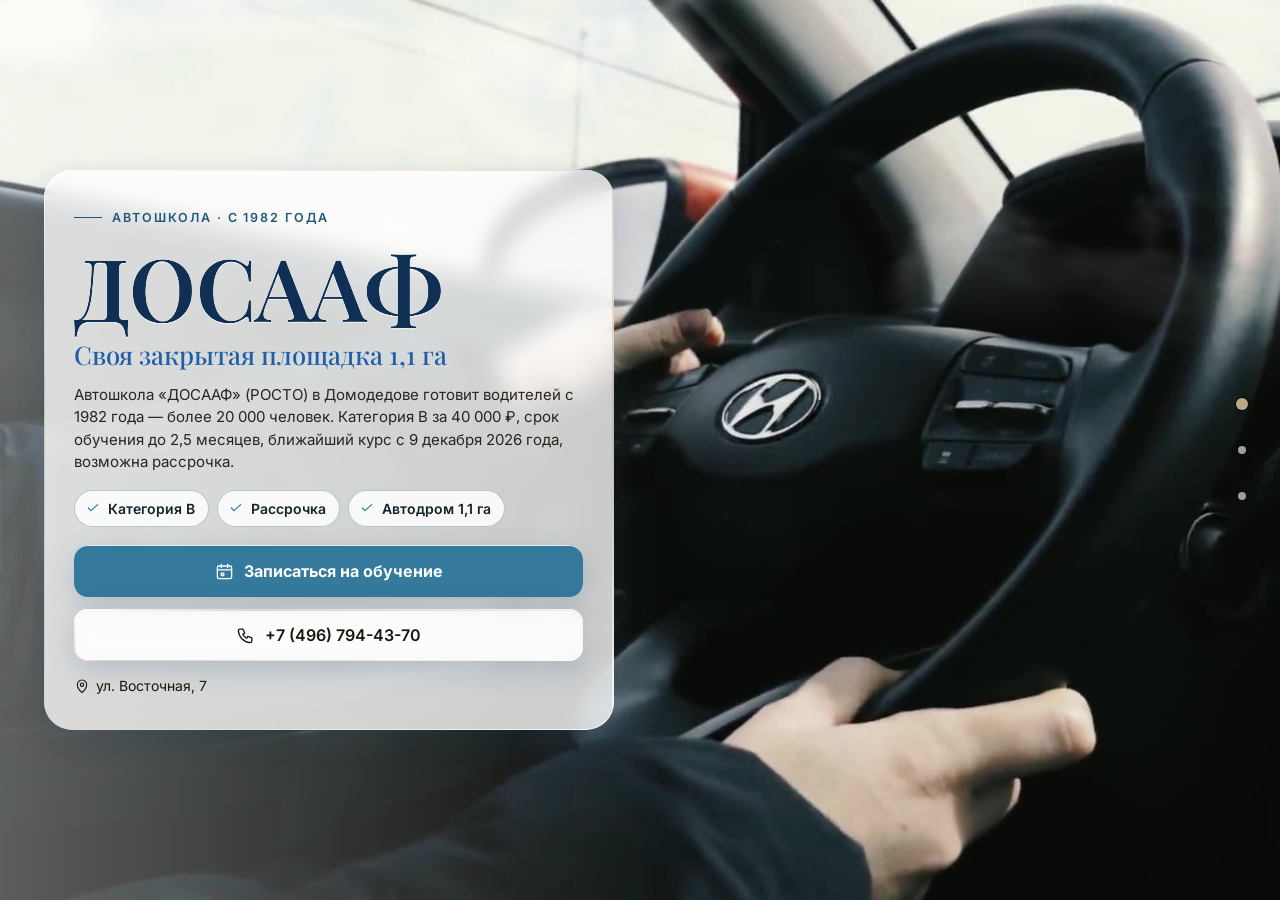
==== commit 06e159d1: "Счётчик заходов без cookies и без IP" ====
--- a/index.html
+++ b/index.html
@@ -1856,5 +1856,7 @@
 <script src="js/title-b.js" defer></script>
 <script src="js/fit-title.js" defer></script>
 <script src="js/diag.js?v=1"></script>
+<!-- visits-counter: заход на сайт школы; без cookies и хранилища, IP не сохраняется; ?k=1 — наш просмотр -->
+<script>(function(){try{var q=location.search,s=(location.pathname.split('/')[1]||'').toLowerCase();if(!s)return;var n=0,done=false,iv=setInterval(function(){if(done)return;if(document.visibilityState==='visible')n++;if(n<3)return;done=true;clearInterval(iv);var u='https://rinazolotareva.ru/vseti-api/avto-hit?s='+encodeURIComponent(s)+'&k='+(/[?&]k=1\b/.test(q)?1:0)+'&w='+(navigator.webdriver?1:0)+'&m='+(/Mobi|Android|iPhone|iPad/i.test(navigator.userAgent)?1:0);if(!(navigator.sendBeacon&&navigator.sendBeacon(u)))new Image().src=u;},1000);}catch(e){}})();</script>
 </body>
 </html>
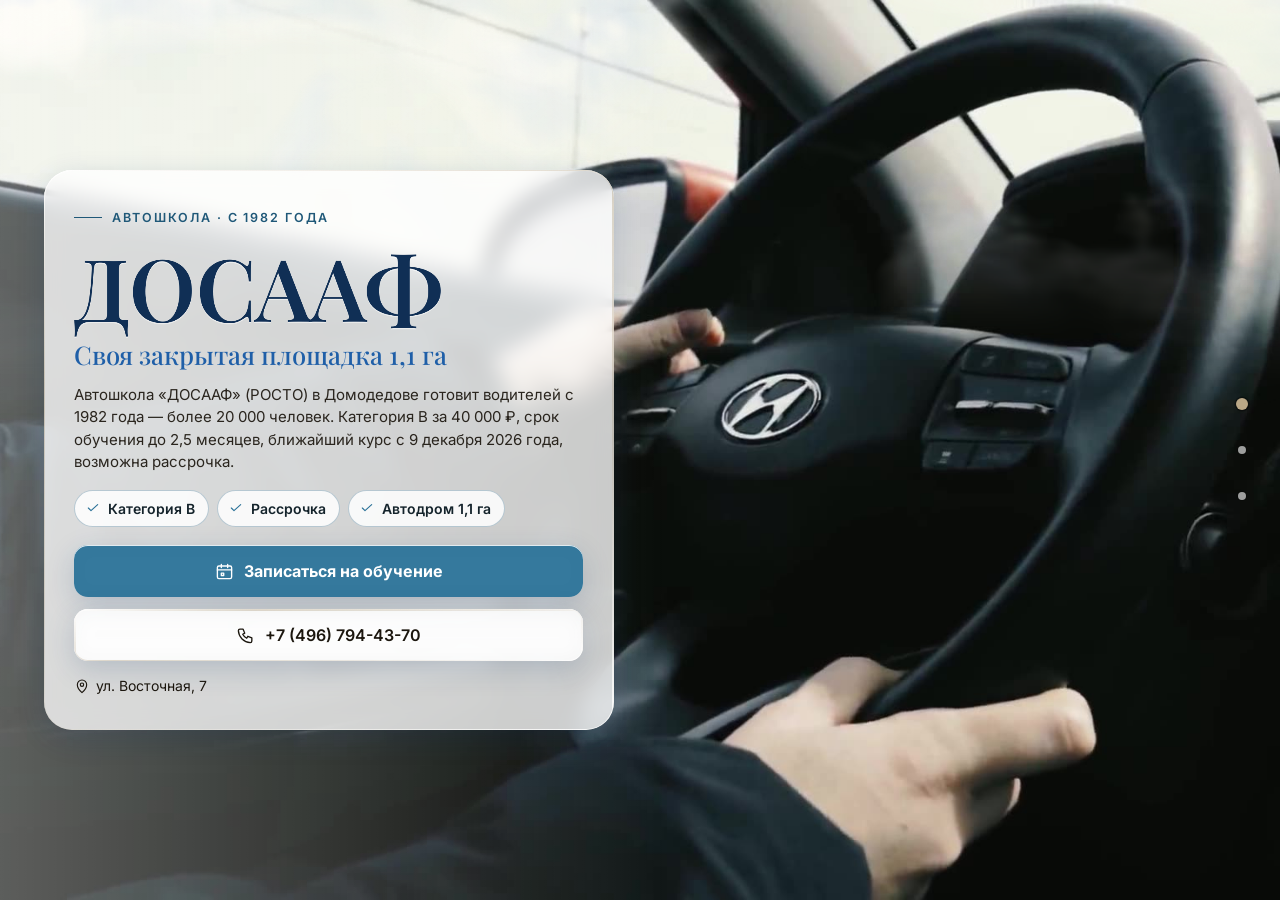
==== commit ea99268c: "Без чаек на первом экране" ====
--- a/index.html
+++ b/index.html
@@ -1852,7 +1852,6 @@
 </script>
 <script src="js/etalon.js" defer></script>
 <script src="js/clouds.js" defer></script>
-<script src="js/gulls.js" defer></script>
 <script src="js/title-b.js" defer></script>
 <script src="js/fit-title.js" defer></script>
 <script src="js/diag.js?v=1"></script>
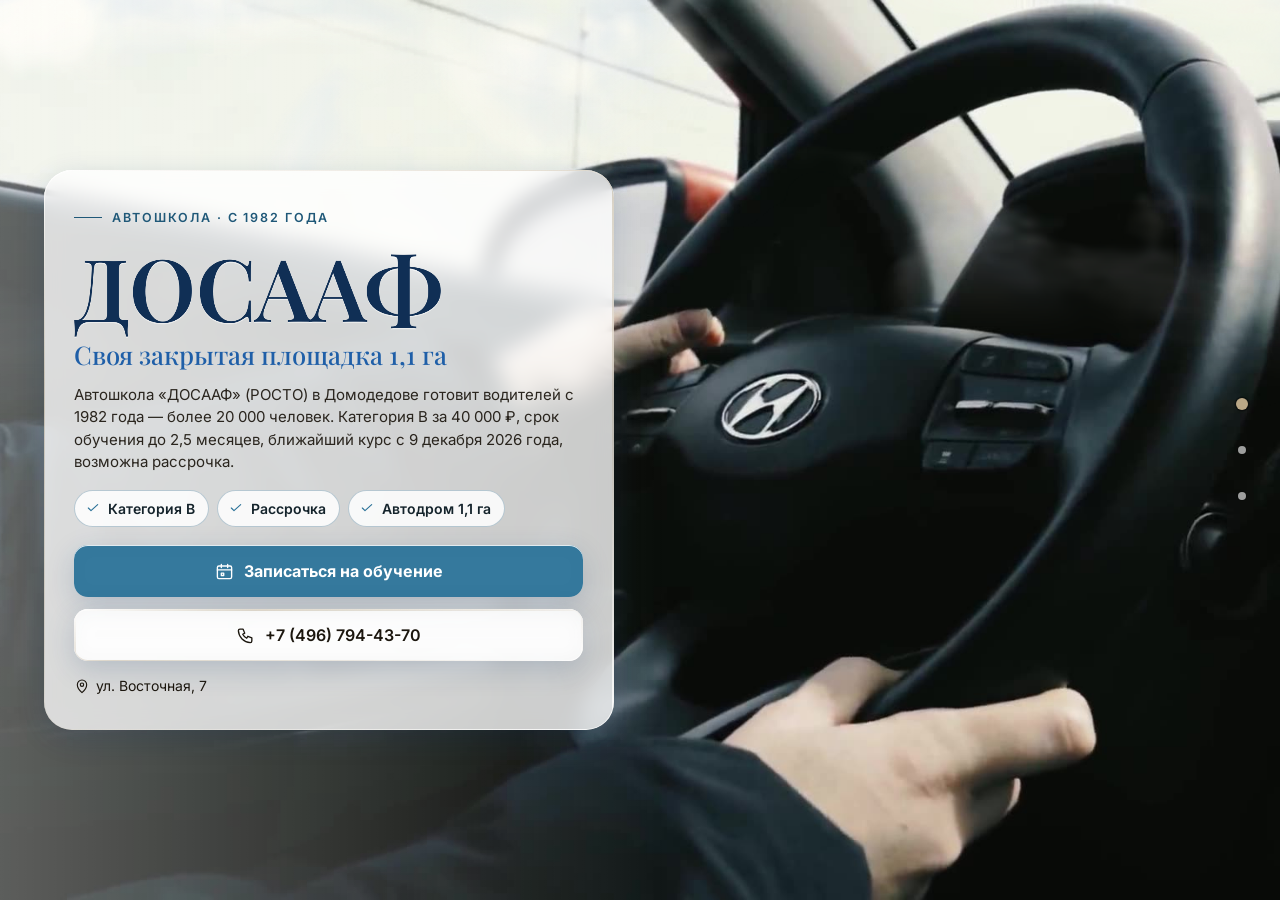
==== commit 1a523228: "«Как нас найти»: за картой картинка города Co-Authored-By: Claude Opus 5.5 <noreply@anthropic.com>" ====
--- a/index.html
+++ b/index.html
@@ -606,6 +606,16 @@
 <link rel="stylesheet" href="css/nevo.css?v=20261112f">
 <link rel="stylesheet" href="css/school.css?v=1">
 <script type="application/ld+json">{"@context": "https://schema.org", "@type": "DrivingSchool", "name": "Автошкола «ДОСААФ»", "telephone": "+7 (496) 794-43-70", "email": "domodedovorosto@yandex.ru", "sameAs": [], "address": {"@type": "PostalAddress", "streetAddress": "ул. Восточная, 7", "addressLocality": "Домодедово", "addressCountry": "RU"}, "geo": {"@type": "GeoCoordinates", "latitude": 55.4329729, "longitude": 37.7730823}, "department": [{"@type": "DrivingSchool", "name": "Автошкола «ДОСААФ» — Учебный центр", "telephone": "+7 (496) 794-43-70", "address": {"@type": "PostalAddress", "streetAddress": "ул. Восточная, 7", "addressLocality": "Домодедово", "addressCountry": "RU"}, "geo": {"@type": "GeoCoordinates", "latitude": 55.4329729, "longitude": 37.7730823}}, {"@type": "DrivingSchool", "name": "Автошкола «ДОСААФ» — Автодром", "telephone": "+7 (496) 794-43-70", "address": {"@type": "PostalAddress", "streetAddress": "Объездной проезд, уч. 1а", "addressLocality": "Домодедово", "addressCountry": "RU"}, "geo": {"@type": "GeoCoordinates", "latitude": 55.4317318, "longitude": 37.7083335}}], "hasOfferCatalog": {"@type": "OfferCatalog", "name": "Обучение вождению", "itemListElement": [{"@type": "Offer", "itemOffered": {"@type": "Course", "name": "B  — механика — Стоимость"}, "price": "40000", "priceCurrency": "RUB"}]}, "legalName": "Автономная некоммерческая организация дополнительного профессионального образования «Учебно-спортивный центр г.Домодедово Московской области»"}</script>
+<style id="city-map-bg">
+/* Фон раздела «Как нас найти» — картинка города школы */
+#contacts .sec-bg{background:#1c2633}
+#contacts .sec-bg .a4bg{display:none}
+#contacts .sec-bg .city-bg{position:absolute;inset:0}
+#contacts .sec-bg .city-bg img{opacity:1;object-fit:cover;object-position:50% 60%}
+#contacts .sec-bg::after,html[data-theme="light"]:not([data-hc="1"]) #contacts .sec-bg::after{background:linear-gradient(180deg,rgba(10,22,40,.10) 0%,rgba(10,22,40,.30) 100%)}
+html[data-theme="dark"] #contacts .sec-bg::after{background:rgba(5,12,24,.55)}
+@media (max-width:760px){#contacts .sec-bg .city-bg img{object-position:50% 50%}}
+</style>
 </head>
 <body data-sec="0">
 <svg xmlns="http://www.w3.org/2000/svg" style="display:none" aria-hidden="true">
@@ -735,7 +745,7 @@
 
 <!-- contacts -->
     <section class="sec nk-sec" id="contacts" data-title="nav_contacts">
-      <div class="sec-bg" aria-hidden="true"><div class="a4bg vl-scheme" aria-hidden="true"><svg viewBox="0 0 1600 900" preserveAspectRatio="xMidYMid slice" focusable="false"><path class="vls-wave" d="M0 820 C 300 790, 700 850, 1000 810 S 1400 780, 1600 820M0 860 C 400 830, 800 890, 1600 850"/><path id="vlr1" class="vls-route" d="M1196 431 Q807 592 404 469"/><circle class="vls-ring" cx="1196" cy="431" r="16" style="animation-delay:-0.00s"/><circle class="vls-pt" cx="1196" cy="431" r="9"/><circle class="vls-ring" cx="404" cy="469" r="16" style="animation-delay:-0.45s"/><circle class="vls-pt" cx="404" cy="469" r="9"/><circle class="vls-hub" cx="1196" cy="431" r="13"/><circle class="vls-dot" r="6"><animateMotion dur="4.9s" begin="-0.7s" repeatCount="indefinite"><mpath href="#vlr1"/></animateMotion></circle></svg></div></div>
+      <div class="sec-bg" aria-hidden="true"><picture class="city-bg"><source media="(max-width:760px)" srcset="img/city-bg-m.jpg"><img src="img/city-bg.jpg" alt="" loading="lazy" decoding="async"></picture><div class="a4bg vl-scheme" aria-hidden="true"><svg viewBox="0 0 1600 900" preserveAspectRatio="xMidYMid slice" focusable="false"><path class="vls-wave" d="M0 820 C 300 790, 700 850, 1000 810 S 1400 780, 1600 820M0 860 C 400 830, 800 890, 1600 850"/><path id="vlr1" class="vls-route" d="M1196 431 Q807 592 404 469"/><circle class="vls-ring" cx="1196" cy="431" r="16" style="animation-delay:-0.00s"/><circle class="vls-pt" cx="1196" cy="431" r="9"/><circle class="vls-ring" cx="404" cy="469" r="16" style="animation-delay:-0.45s"/><circle class="vls-pt" cx="404" cy="469" r="9"/><circle class="vls-hub" cx="1196" cy="431" r="13"/><circle class="vls-dot" r="6"><animateMotion dur="4.9s" begin="-0.7s" repeatCount="indefinite"><mpath href="#vlr1"/></animateMotion></circle></svg></div></div>
       <div class="sec-scroll"><div class="wrap">
         <div class="sec-head glass glow"><span class="kicker rv" style="--i:0">Контакты</span><h2 class="h2 rv" style="--i:1">Как нас найти</h2></div>
         <div class="contacts nk-contacts vl-contacts">
